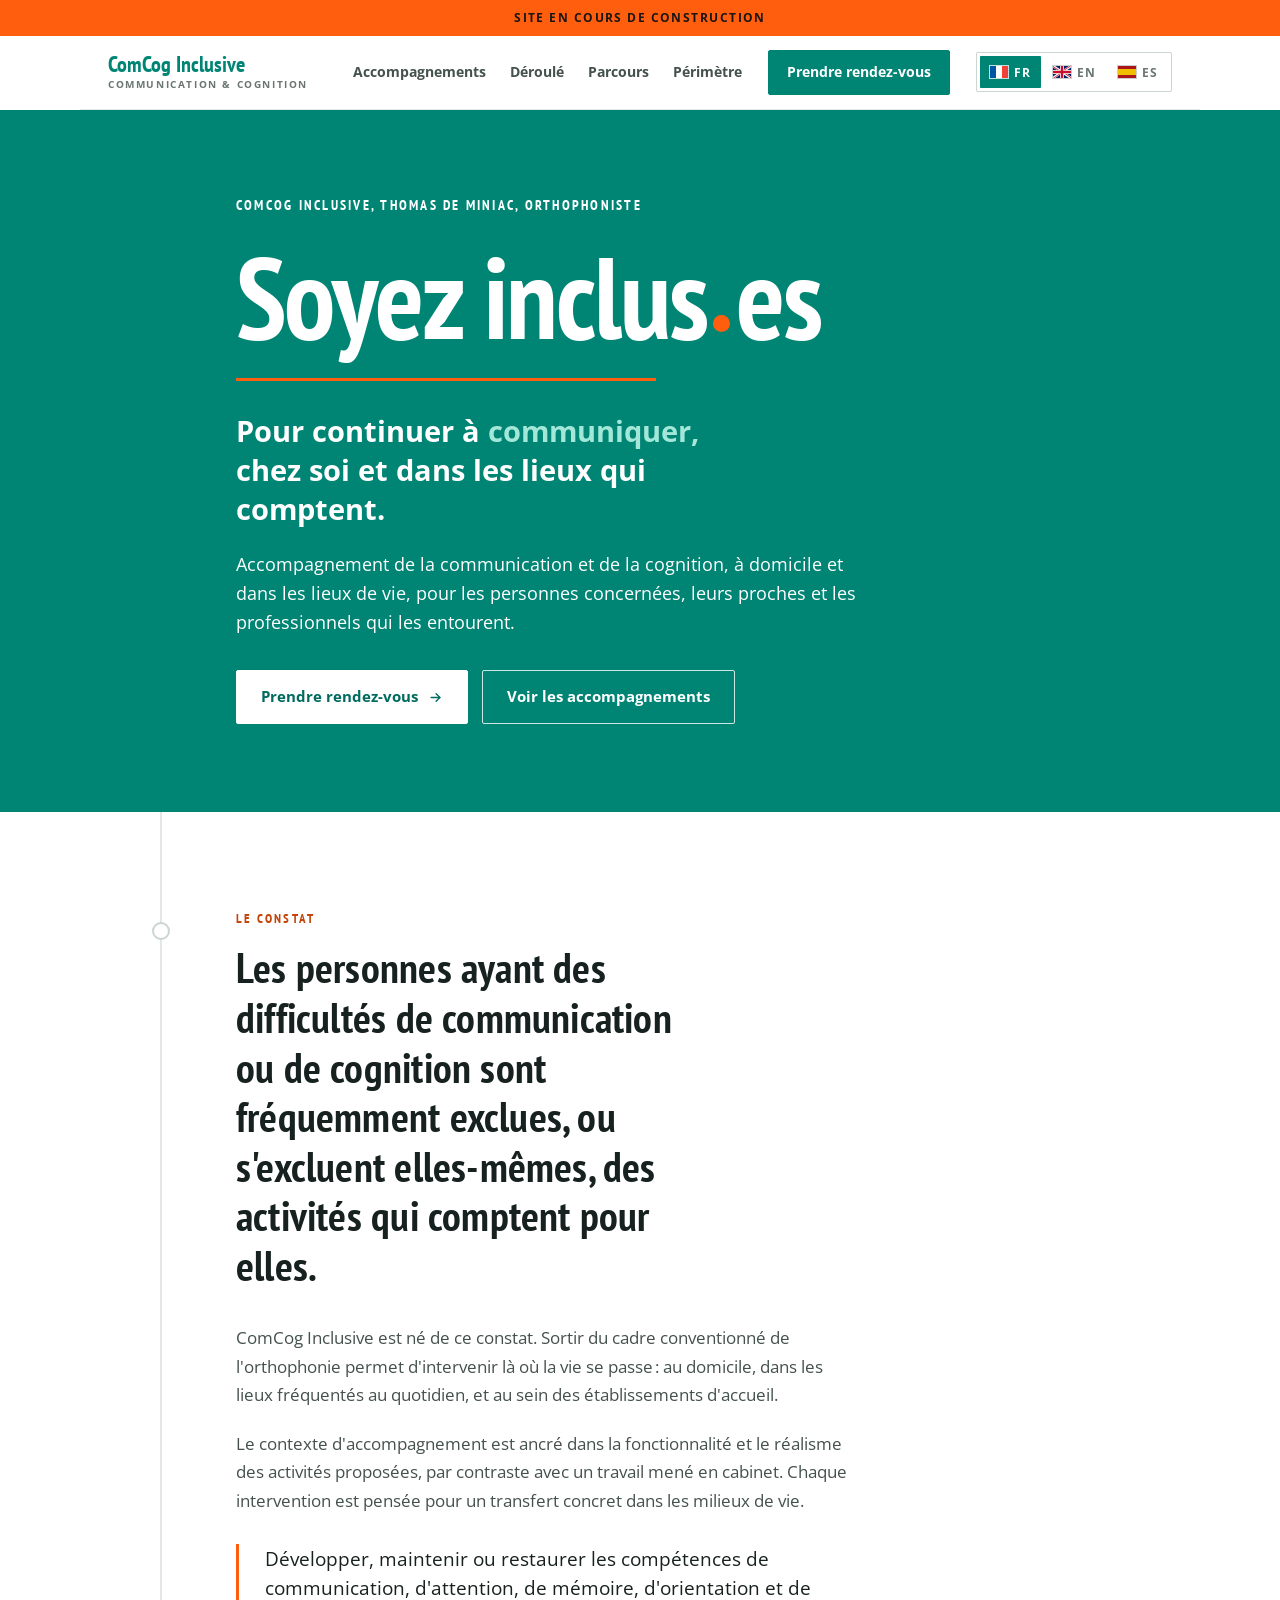
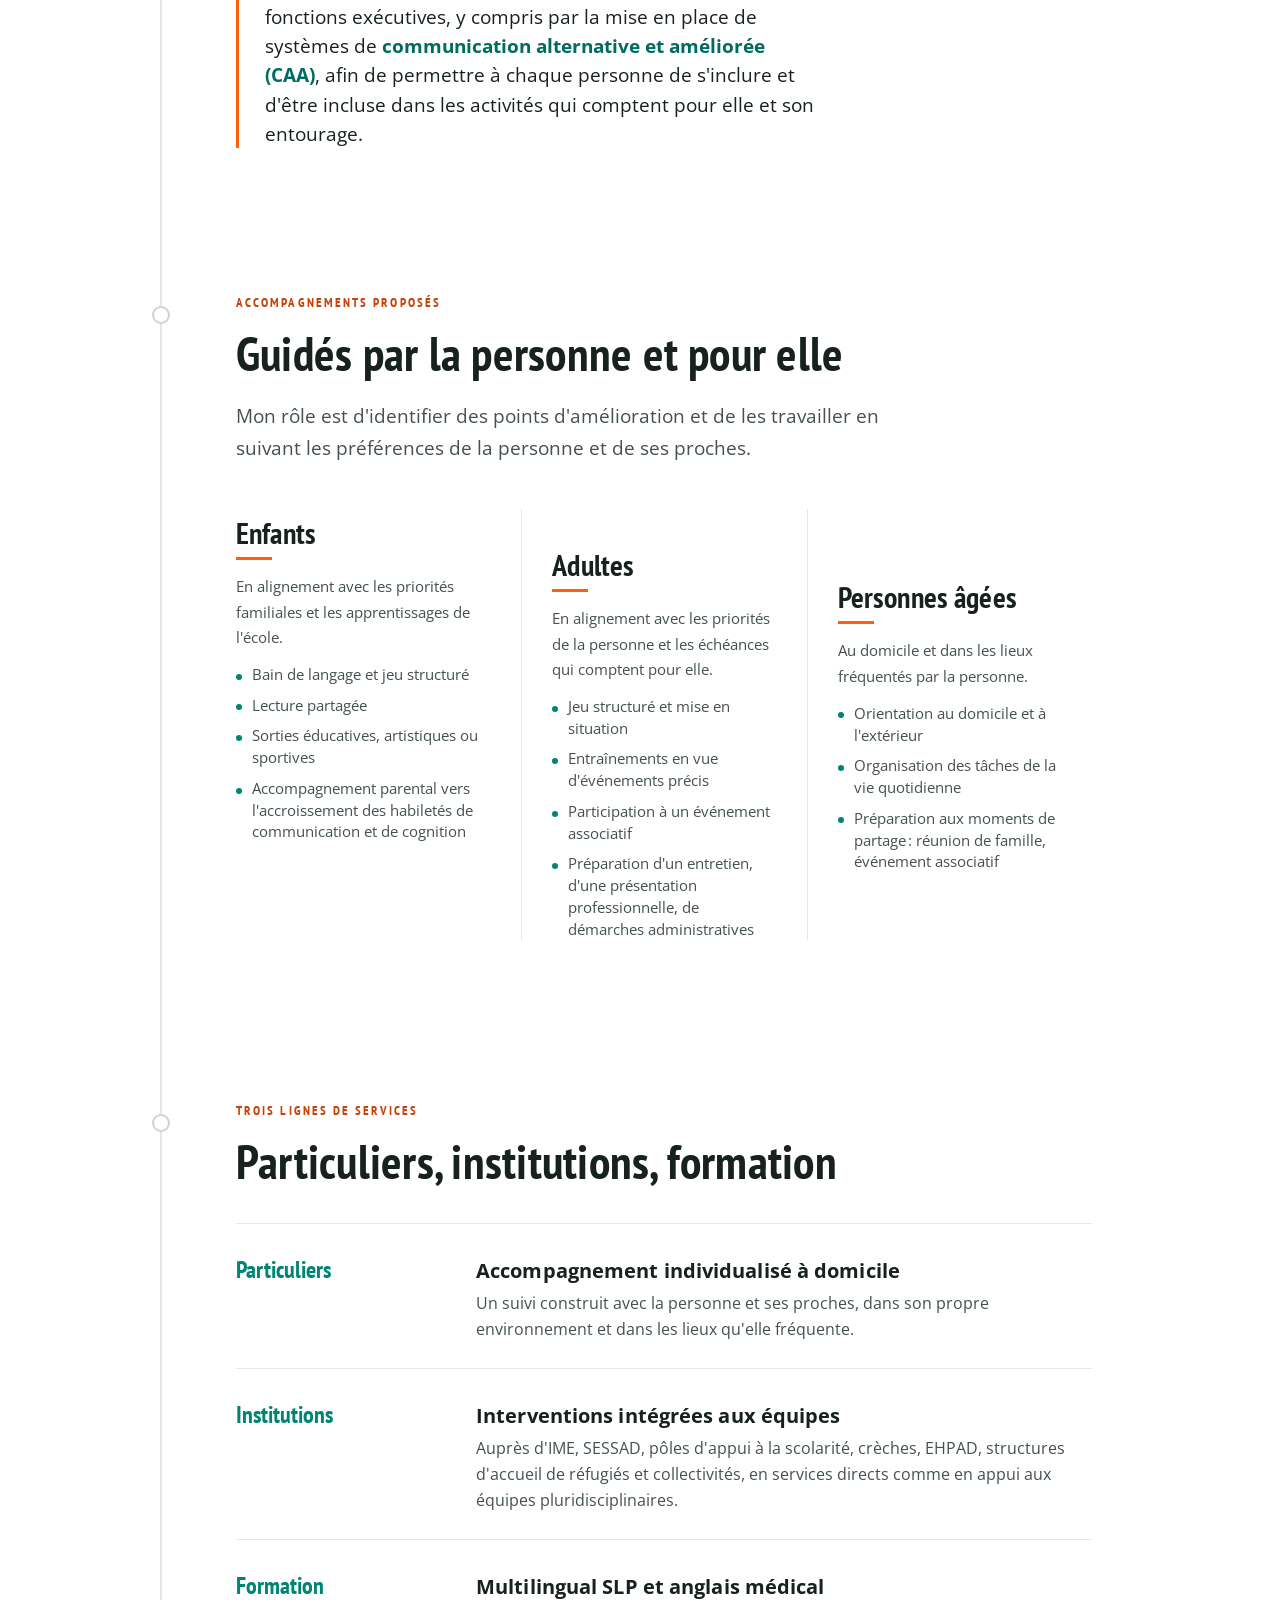
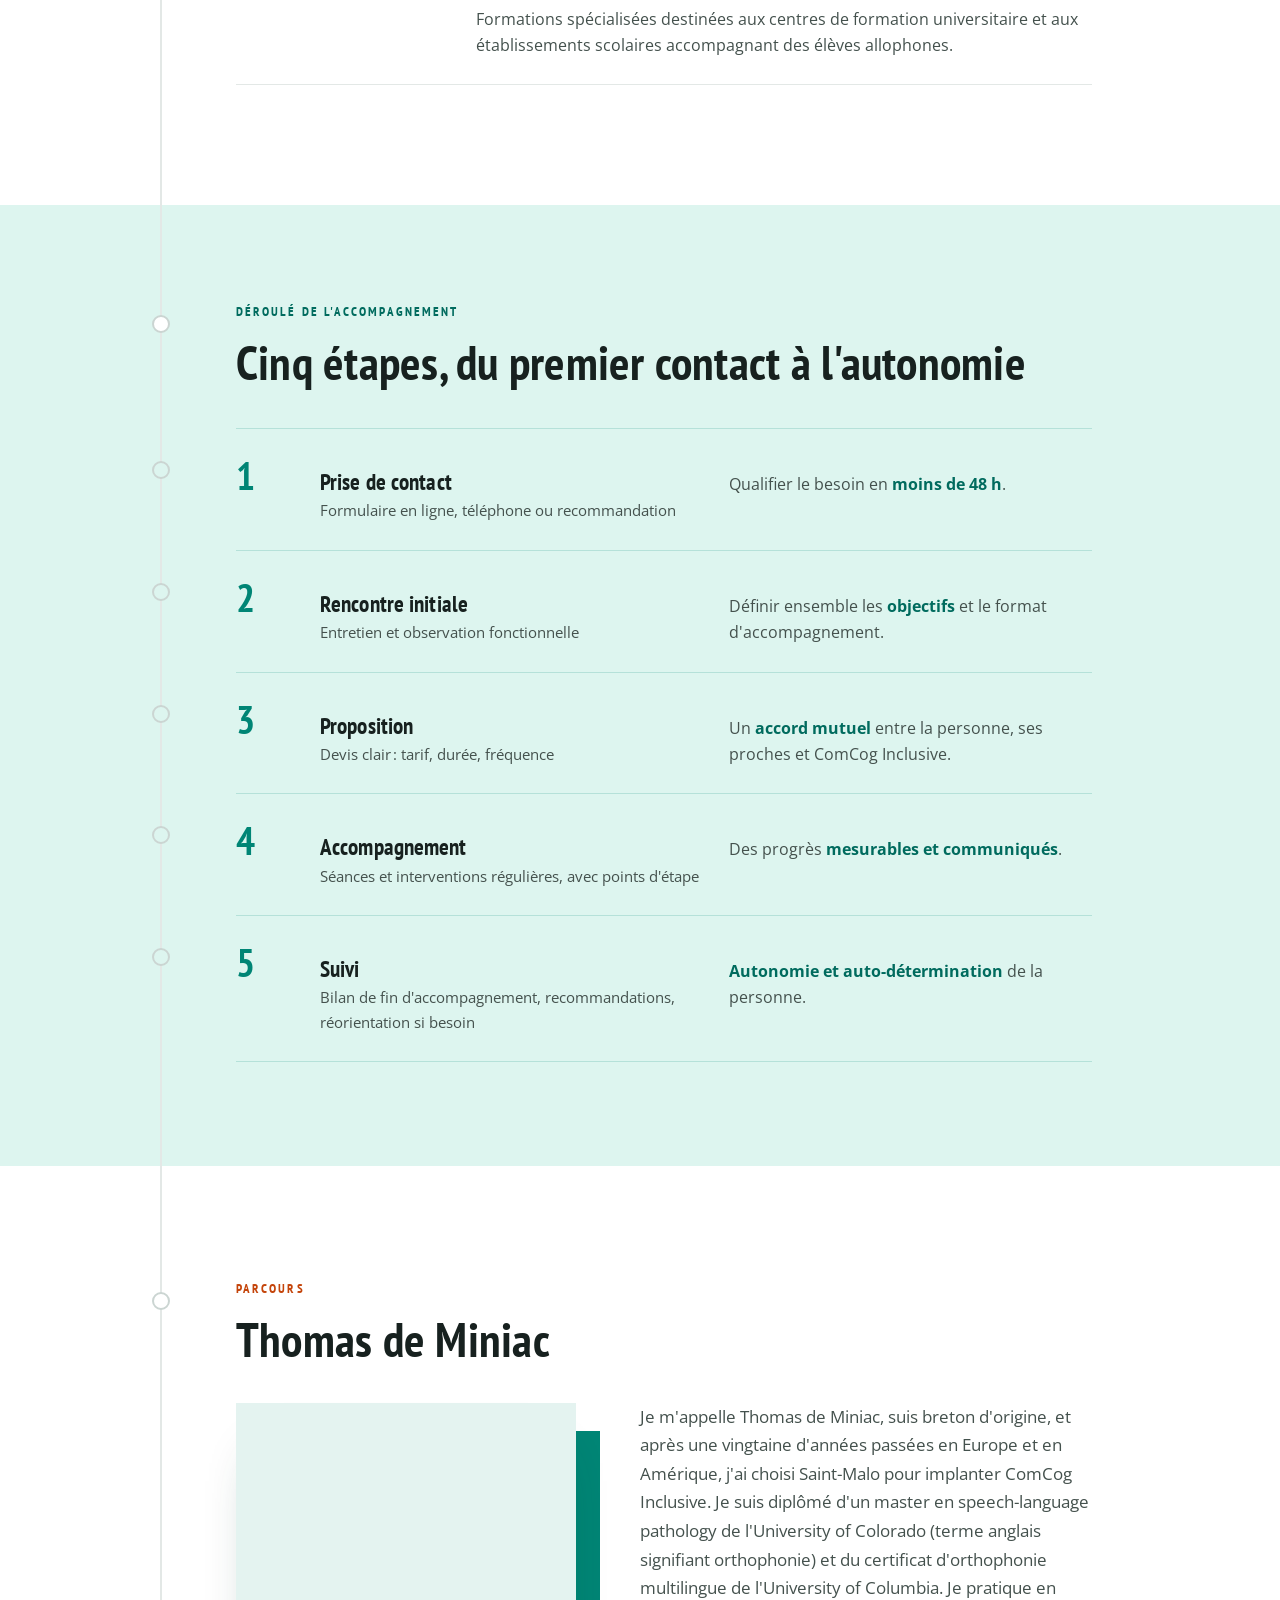
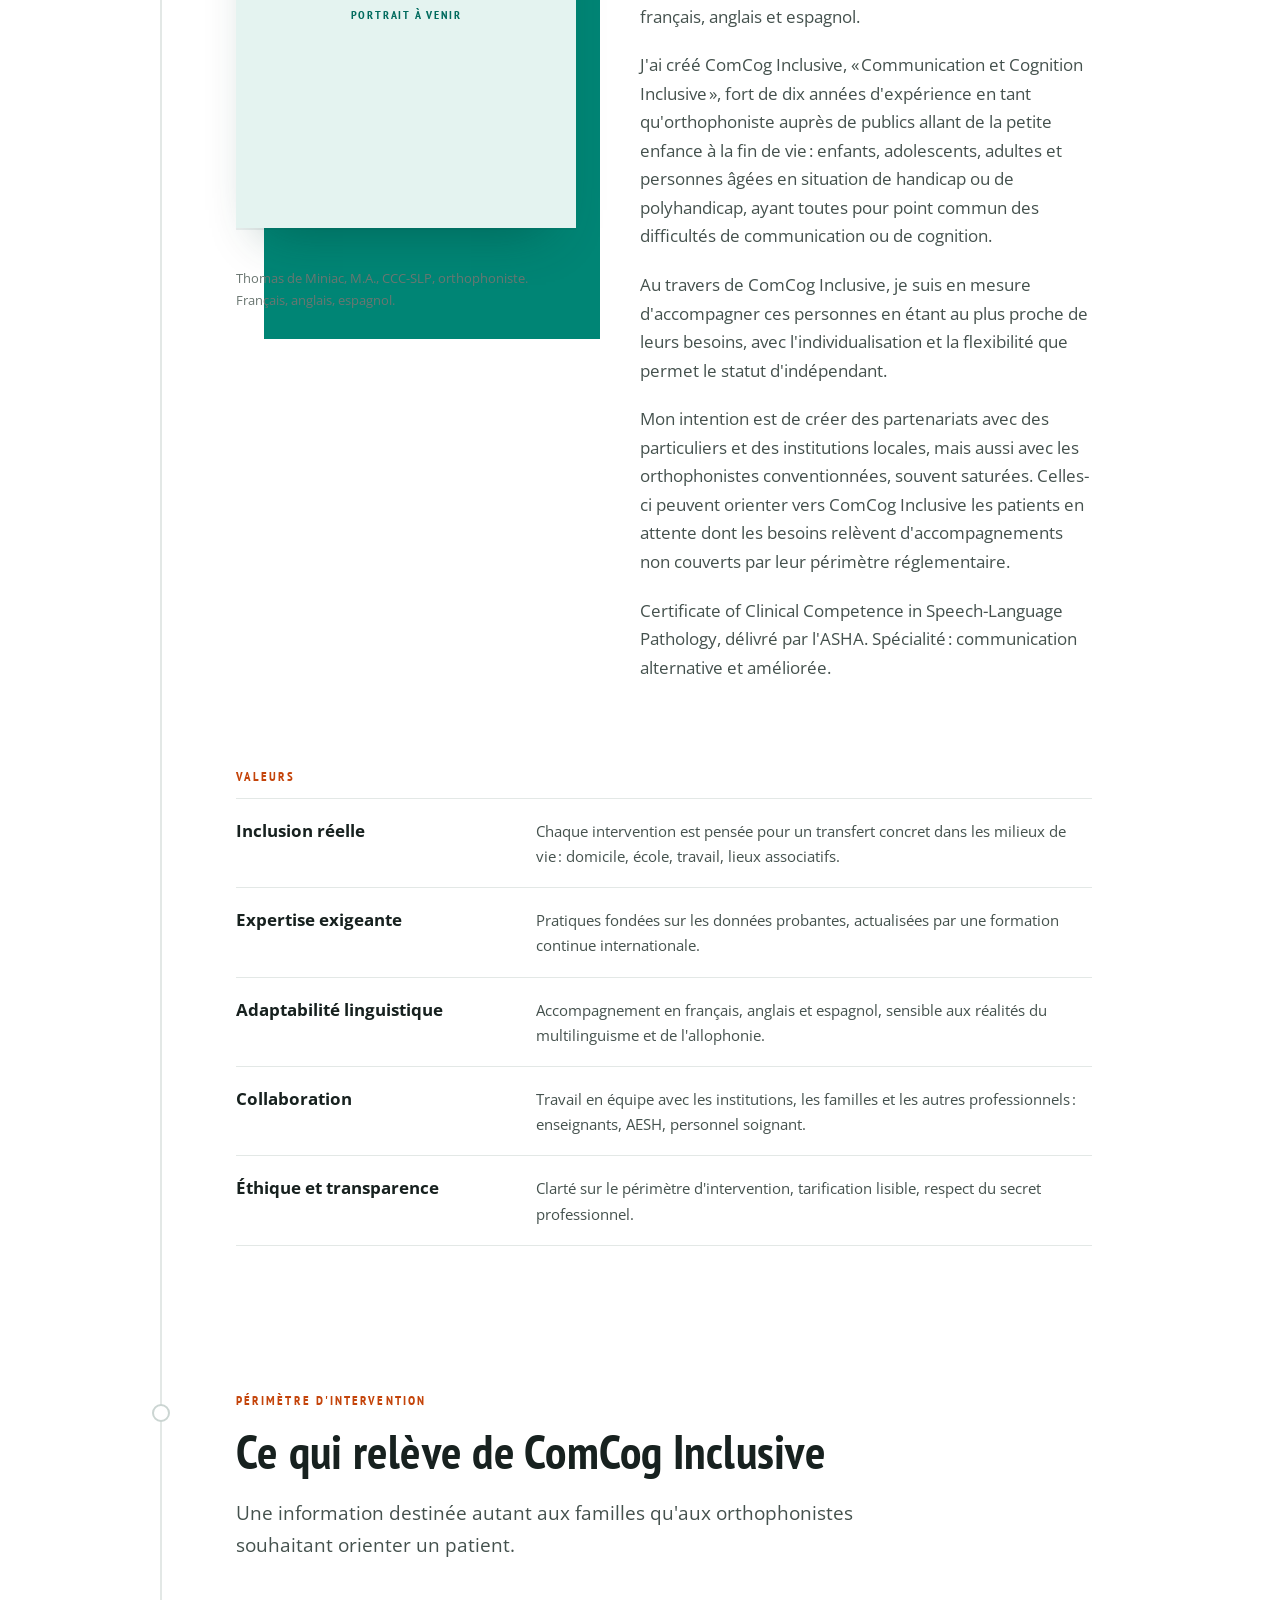
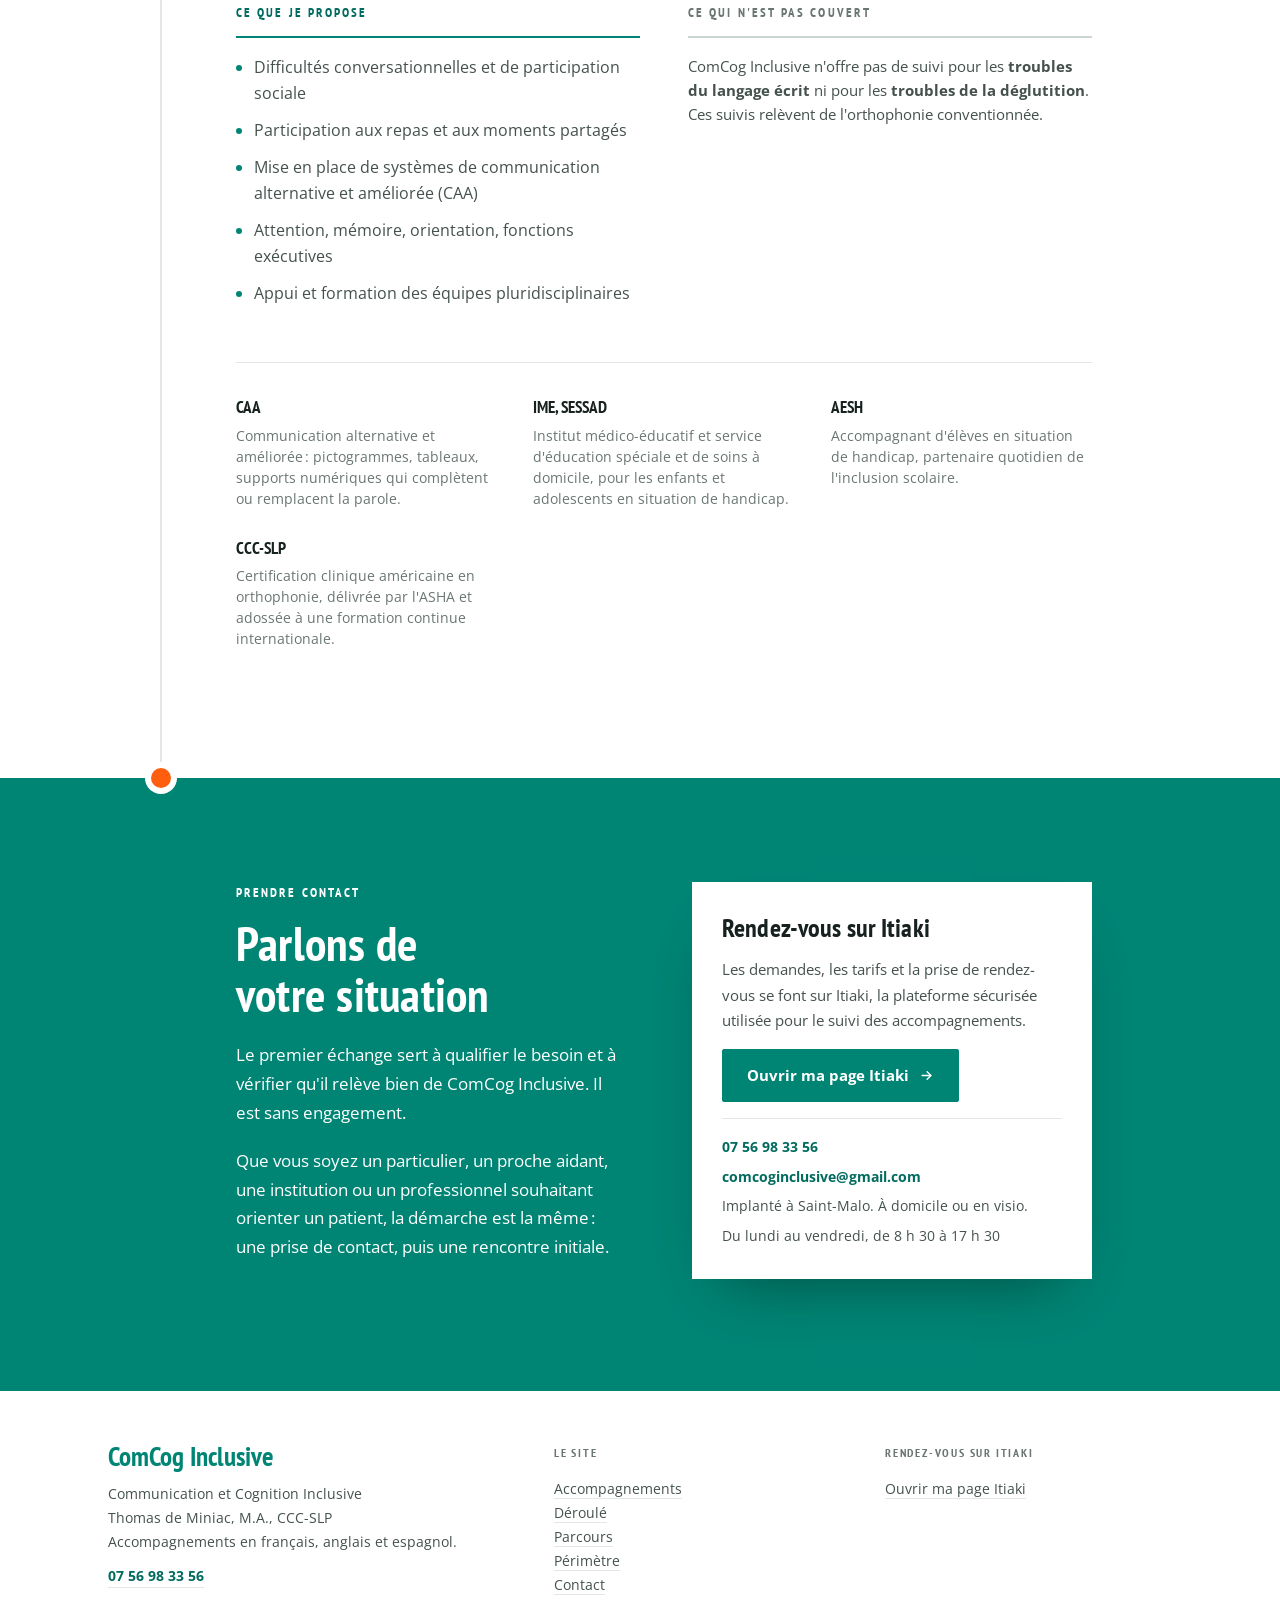
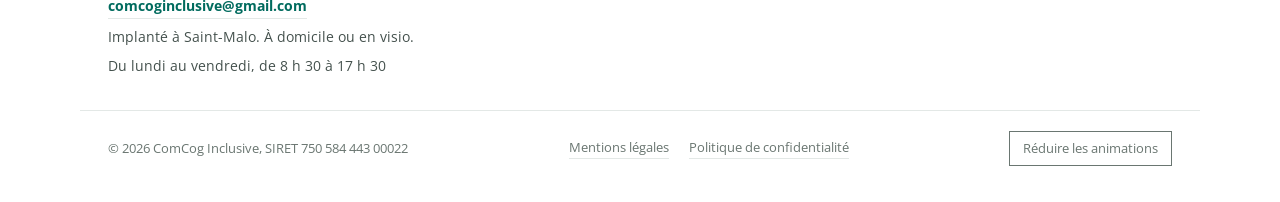
==== index.html @ 43be89d0 "Add files via upload" ====
<!DOCTYPE html>
<html lang="fr">
<head>
<meta charset="utf-8">
<meta name="viewport" content="width=device-width,initial-scale=1">
<title>ComCog Inclusive, communication et cognition à Saint-Malo</title>
<meta name="description" content="Implanté à Saint-Malo, Thomas de Miniac accompagne à domicile ou en visio les personnes ayant des difficultés de communication ou de cognition, leurs proches et les professionnels qui les entourent. En français, anglais et espagnol.">
<meta name="theme-color" content="#008575">
<meta property="og:type" content="website">
<meta property="og:locale" content="fr_FR">
<meta property="og:site_name" content="ComCog Inclusive">
<meta property="og:title" content="ComCog Inclusive, communication et cognition à Saint-Malo">
<meta property="og:description" content="Implanté à Saint-Malo, Thomas de Miniac accompagne à domicile ou en visio les personnes ayant des difficultés de communication ou de cognition, leurs proches et les professionnels qui les entourent. En français, anglais et espagnol.">
<link rel="icon" href="favicon.ico" sizes="32x32">
<link rel="icon" href="favicon.svg" type="image/svg+xml">
<link rel="apple-touch-icon" href="apple-touch-icon.png">
<link rel="preload" href="fonts/PTSansNarrow-Bold.ttf" as="font" type="font/ttf" crossorigin>
<link rel="preload" href="fonts/OpenSans-Regular.ttf" as="font" type="font/ttf" crossorigin>
<link rel="stylesheet" href="css/styles.css">
<script>
  document.documentElement.className += ' js ready';
  try {
    var l = localStorage.getItem('comcog-lang');
    if (l === 'en' || l === 'es' || l === 'fr') document.documentElement.setAttribute('data-lang', l);
    if (localStorage.getItem('comcog-motion') === 'calm') document.documentElement.setAttribute('data-motion', 'calm');
  } catch (e) {}
</script>
</head>
<body>
<a class="skip" href="#top"><span class="l-fr" lang="fr">Aller au contenu</span><span class="l-en" lang="en">Skip to content</span><span class="l-es" lang="es">Ir al contenido</span></a>
<header class="topbar">
  <div class="notice"><span class="l-fr" lang="fr">Site en cours de construction</span><span class="l-en" lang="en">Site under construction</span><span class="l-es" lang="es">Sitio en construcción</span></div>
  <nav class="nav" aria-label="Navigation principale">
    <a class="brand" href="#top"><span class="brand__name">ComCog Inclusive</span><span class="brand__sub">Communication &amp; Cognition</span></a>
    <div class="nav__links"><a href="#accompagnements"><span class="l-fr" lang="fr">Accompagnements</span><span class="l-en" lang="en">Services</span><span class="l-es" lang="es">Acompañamientos</span></a><a href="#deroule"><span class="l-fr" lang="fr">Déroulé</span><span class="l-en" lang="en">Pathway</span><span class="l-es" lang="es">Recorrido</span></a><a href="#parcours"><span class="l-fr" lang="fr">Parcours</span><span class="l-en" lang="en">Background</span><span class="l-es" lang="es">Trayectoria</span></a><a href="#perimetre"><span class="l-fr" lang="fr">Périmètre</span><span class="l-en" lang="en">Scope</span><span class="l-es" lang="es">Alcance</span></a></div>
    <a class="btn btn--teal btn--sm" href="https://rdv.itiaki.com/comcog-inclusive" target="_blank" rel="noopener"><span class="l-fr" lang="fr">Prendre rendez-vous</span><span class="l-en" lang="en">Book an appointment</span><span class="l-es" lang="es">Pedir cita</span><span class="l-fr sr-only" lang="fr"> (ouvre une nouvelle fenêtre)</span><span class="l-en sr-only" lang="en"> (opens in a new window)</span><span class="l-es sr-only" lang="es"> (se abre en una ventana nueva)</span></a>
    <div class="lang" role="group" aria-label="Langue / Language / Idioma"><button type="button" data-lang="fr" lang="fr" aria-pressed="true"><svg class="flag" viewBox="0 0 3 2" aria-hidden="true" focusable="false"><path fill="#0055A4" d="M0 0h1v2H0z"/><path fill="#fff" d="M1 0h1v2H1z"/><path fill="#EF4135" d="M2 0h1v2H2z"/></svg><span class="lang__code">FR</span><span class="sr-only"> Français</span></button><button type="button" data-lang="en" lang="en" aria-pressed="false"><svg class="flag" viewBox="0 0 60 40" aria-hidden="true" focusable="false"><clipPath id="uk-t"><path d="M30,20h30v20zv20h-30zh-30v-20zv-20h30z"/></clipPath><path fill="#012169" d="M0,0v40h60v-40z"/><path stroke="#fff" stroke-width="8" d="M0,0L60,40M60,0L0,40"/><path stroke="#C8102E" stroke-width="5" clip-path="url(#uk-t)" d="M0,0L60,40M60,0L0,40"/><path stroke="#fff" stroke-width="13" d="M30,0v40M0,20h60"/><path stroke="#C8102E" stroke-width="8" d="M30,0v40M0,20h60"/></svg><span class="lang__code">EN</span><span class="sr-only"> English</span></button><button type="button" data-lang="es" lang="es" aria-pressed="false"><svg class="flag" viewBox="0 0 3 2" aria-hidden="true" focusable="false"><path fill="#AA151B" d="M0 0h3v2H0z"/><path fill="#F1BF00" d="M0 .5h3v1H0z"/></svg><span class="lang__code">ES</span><span class="sr-only"> Español</span></button></div>
  </nav>
</header>
<main id="top">
<section class="hero"><div class="shell">
  <p class="l-fr hero__kicker" lang="fr">ComCog Inclusive, Thomas de Miniac, orthophoniste</p><p class="l-en hero__kicker" lang="en">ComCog Inclusive, Thomas de Miniac, speech-language pathologist</p><p class="l-es hero__kicker" lang="es">ComCog Inclusive, Thomas de Miniac, terapista del habla y del lenguaje</p>
  <h1><span class="wipe" data-wipe-delay="60"><span class="l-fr" lang="fr">Soyez inclus<span class="pt" aria-hidden="true"></span>es</span><span class="l-en" lang="en">Be included</span><span class="l-es" lang="es">Sea incluido<span class="pt" aria-hidden="true"></span>a</span></span></h1>
  <div class="hero__rule" aria-hidden="true"></div>
  <p class="hero__phrase"><span class="wipe" data-wipe-delay="500"><span class="l-fr" lang="fr">Pour continuer à </span><span class="l-en" lang="en">To keep on </span><span class="l-es" lang="es">Para seguir </span><span class="cycle" id="cycle">communiquer,</span> <span class="l-fr cycle-tail" lang="fr">chez soi et dans les lieux qui comptent.</span><span class="l-en cycle-tail" lang="en">at home and in the places that matter.</span><span class="l-es cycle-tail" lang="es">en casa y en los lugares que importan.</span></span></p>
  <p class="hero__lede"><span class="wipe" data-wipe-delay="650"><span class="l-fr" lang="fr">Accompagnement de la communication et de la cognition, à domicile et dans les lieux de vie, pour les personnes concernées, leurs proches et les professionnels qui les entourent.</span><span class="l-en" lang="en">Support for communication and cognition, at home and in everyday settings, for the people concerned, their loved ones and the professionals around them.</span><span class="l-es" lang="es">Acompañamiento de la comunicación y la cognición, a domicilio y en los lugares de vida, para las personas afectadas, sus seres queridos y los profesionales que las rodean.</span></span></p>
  <div class="hero__cta">
    <a class="btn btn--white" href="https://rdv.itiaki.com/comcog-inclusive" target="_blank" rel="noopener"><span class="l-fr" lang="fr">Prendre rendez-vous</span><span class="l-en" lang="en">Book an appointment</span><span class="l-es" lang="es">Pedir cita</span><span class="l-fr sr-only" lang="fr"> (ouvre une nouvelle fenêtre)</span><span class="l-en sr-only" lang="en"> (opens in a new window)</span><span class="l-es sr-only" lang="es"> (se abre en una ventana nueva)</span><svg viewBox="0 0 24 24" aria-hidden="true"><path d="M5 12h14"/><path d="M13 6l6 6-6 6"/></svg></a>
    <a class="btn btn--outline-white" href="#accompagnements"><span class="l-fr" lang="fr">Voir les accompagnements</span><span class="l-en" lang="en">See the services</span><span class="l-es" lang="es">Ver los acompañamientos</span></a>
  </div>
</div></section>
<div class="track"><div class="spine" aria-hidden="true"><div class="spine__fill" id="spine"></div></div>
<section class="sec s-constat"><div class="shell">
  <div class="sec__head"><span class="node" aria-hidden="true"></span><p class="l-fr label" lang="fr">Le constat</p><p class="l-en label" lang="en">The observation</p><p class="l-es label" lang="es">La constatación</p></div>
  <h2 class="constat"><span class="wipe"><span class="l-fr" lang="fr">Les personnes ayant des difficultés de communication ou de cognition sont fréquemment exclues, ou s'excluent elles-mêmes, des activités qui comptent pour elles.</span><span class="l-en" lang="en">People with communication or cognitive difficulties are frequently excluded, or exclude themselves, from the activities that matter to them.</span><span class="l-es" lang="es">Las personas con dificultades de comunicación o cognición son frecuentemente excluidas, o se autoexcluyen, de las actividades que les importan.</span></span></h2>
  <div class="stack body"><p class="l-fr" lang="fr">ComCog Inclusive est né de ce constat. Sortir du cadre conventionné de l'orthophonie permet d'intervenir là où la vie se passe : au domicile, dans les lieux fréquentés au quotidien, et au sein des établissements d'accueil.</p><p class="l-en" lang="en">ComCog Inclusive grew out of this observation. Stepping outside the publicly reimbursed speech-language pathology system makes it possible to work where life happens: at home, in everyday activity settings, and within care facilities.</p><p class="l-es" lang="es">ComCog Inclusive nació de esta constatación. Salir del sistema público de patología del habla y el lenguaje permite intervenir donde ocurre la vida: en el domicilio, en los lugares frecuentados a diario y dentro de los centros de acogida.</p><p class="l-fr" lang="fr">Le contexte d'accompagnement est ancré dans la fonctionnalité et le réalisme des activités proposées, par contraste avec un travail mené en cabinet. Chaque intervention est pensée pour un transfert concret dans les milieux de vie.</p><p class="l-en" lang="en">The support model is grounded in functionality and real-world relevance, in contrast to care delivered in a clinical office setting. Every intervention is designed for concrete transfer into daily environments.</p><p class="l-es" lang="es">El enfoque del acompañamiento está anclado en la funcionalidad y el realismo de las actividades propuestas, en contraste con las intervenciones realizadas en consultorio. Cada intervención está pensada para lograr una transferencia concreta a los entornos de vida.</p><div class="mission"><p class="l-fr" lang="fr">Développer, maintenir ou restaurer les compétences de communication, d'attention, de mémoire, d'orientation et de fonctions exécutives, y compris par la mise en place de systèmes de <strong>communication alternative et améliorée (CAA)</strong>, afin de permettre à chaque personne de s'inclure et d'être incluse dans les activités qui comptent pour elle et son entourage.</p><p class="l-en" lang="en">Develop, maintain, or restore communication, attention, memory, orientation, and executive-function skills, including through the implementation of <strong>augmentative and alternative communication (AAC)</strong> systems, so that every person can include themselves, and be included, in the activities that matter to them and to those around them.</p><p class="l-es" lang="es">Desarrollar, mantener o restaurar las competencias de comunicación, atención, memoria, orientación y funciones ejecutivas, incluyendo la implementación de sistemas de <strong>comunicación aumentativa y alternativa (CAA)</strong>, para permitir que cada persona pueda incluirse y ser incluida en las actividades que le importan a ella y a su entorno.</p></div></div>
</div></section>
<section class="sec s-accomp" id="accompagnements"><div class="shell">
  <div class="sec__head"><span class="node" aria-hidden="true"></span><p class="l-fr label" lang="fr">Accompagnements proposés</p><p class="l-en label" lang="en">Services offered</p><p class="l-es label" lang="es">Acompañamientos propuestos</p><h2 class="h-sec"><span class="wipe"><span class="l-fr" lang="fr">Guidés par la personne et pour elle</span><span class="l-en" lang="en">Guided by the person and for the person</span><span class="l-es" lang="es">Guiados por la persona y para ella</span></span></h2></div>
  <p class="l-fr lede" lang="fr">Mon rôle est d'identifier des points d'amélioration et de les travailler en suivant les préférences de la personne et de ses proches.</p><p class="l-en lede" lang="en">My role is to identify areas for improvement and to work on them according to the preferences of the person and their loved ones.</p><p class="l-es lede" lang="es">Mi rol es identificar puntos de mejora y trabajarlos siguiendo las preferencias de la persona y de sus seres queridos.</p>
  <div class="cols">
    <article class="col"><h3><span class="l-fr" lang="fr">Enfants</span><span class="l-en" lang="en">Children</span><span class="l-es" lang="es">Niños</span></h3><p class="l-fr" lang="fr">En alignement avec les priorités familiales et les apprentissages de l'école.</p><p class="l-en" lang="en">Aligned with family priorities and school learning.</p><p class="l-es" lang="es">En alineación con las prioridades familiares y los aprendizajes escolares.</p><ul><li class="l-fr" lang="fr">Bain de langage et jeu structuré</li><li class="l-fr" lang="fr">Lecture partagée</li><li class="l-fr" lang="fr">Sorties éducatives, artistiques ou sportives</li><li class="l-fr" lang="fr">Accompagnement parental vers l'accroissement des habiletés de communication et de cognition</li><li class="l-en" lang="en">Language immersion and structured play</li><li class="l-en" lang="en">Shared reading</li><li class="l-en" lang="en">Educational, artistic or sports outings</li><li class="l-en" lang="en">Parent coaching to build communication and cognitive skills</li><li class="l-es" lang="es">Baño de lenguaje y juego estructurado</li><li class="l-es" lang="es">Lectura compartida</li><li class="l-es" lang="es">Salidas educativas, artísticas o deportivas</li><li class="l-es" lang="es">Acompañamiento parental para fortalecer las habilidades de comunicación y cognición</li></ul></article>
    <article class="col"><h3><span class="l-fr" lang="fr">Adultes</span><span class="l-en" lang="en">Adults</span><span class="l-es" lang="es">Adultos</span></h3><p class="l-fr" lang="fr">En alignement avec les priorités de la personne et les échéances qui comptent pour elle.</p><p class="l-en" lang="en">Aligned with the person's priorities and the events that matter to them.</p><p class="l-es" lang="es">En alineación con las prioridades de la persona y los eventos que le importan.</p><ul><li class="l-fr" lang="fr">Jeu structuré et mise en situation</li><li class="l-fr" lang="fr">Entraînements en vue d'événements précis</li><li class="l-fr" lang="fr">Participation à un événement associatif</li><li class="l-fr" lang="fr">Préparation d'un entretien, d'une présentation professionnelle, de démarches administratives</li><li class="l-en" lang="en">Structured play, role-play and real-life simulations</li><li class="l-en" lang="en">Training geared toward specific events</li><li class="l-en" lang="en">Taking part in a community event</li><li class="l-en" lang="en">Preparing for an interview, a professional presentation or administrative procedures</li><li class="l-es" lang="es">Juego estructurado y simulaciones de situaciones reales</li><li class="l-es" lang="es">Entrenamientos orientados a eventos específicos</li><li class="l-es" lang="es">Participación en un evento comunitario</li><li class="l-es" lang="es">Preparación de una entrevista, una presentación profesional o trámites administrativos</li></ul></article>
    <article class="col"><h3><span class="l-fr" lang="fr">Personnes âgées</span><span class="l-en" lang="en">Older adults</span><span class="l-es" lang="es">Personas mayores</span></h3><p class="l-fr" lang="fr">Au domicile et dans les lieux fréquentés par la personne.</p><p class="l-en" lang="en">At home and in the places the person frequents.</p><p class="l-es" lang="es">En el domicilio y en los lugares que frecuenta la persona.</p><ul><li class="l-fr" lang="fr">Orientation au domicile et à l'extérieur</li><li class="l-fr" lang="fr">Organisation des tâches de la vie quotidienne</li><li class="l-fr" lang="fr">Préparation aux moments de partage : réunion de famille, événement associatif</li><li class="l-en" lang="en">Orientation at home and in frequently visited places</li><li class="l-en" lang="en">Organization of daily living tasks</li><li class="l-en" lang="en">Preparation for shared moments: family gatherings, community events</li><li class="l-es" lang="es">Orientación en el domicilio y en los lugares frecuentados</li><li class="l-es" lang="es">Organización de las tareas de la vida diaria</li><li class="l-es" lang="es">Preparación para momentos de convivencia: reuniones familiares, eventos comunitarios</li></ul></article>
  </div>
</div></section>
<section class="sec s-lignes"><div class="shell">
  <div class="sec__head"><span class="node" aria-hidden="true"></span><p class="l-fr label" lang="fr">Trois lignes de services</p><p class="l-en label" lang="en">Three service lines</p><p class="l-es label" lang="es">Tres líneas de servicio</p><h2 class="h-sec"><span class="wipe"><span class="l-fr" lang="fr">Particuliers, institutions, formation</span><span class="l-en" lang="en">Individuals, institutions, training</span><span class="l-es" lang="es">Particulares, instituciones, formación</span></span></h2></div>
  <div class="lines">
    <div class="line"><div class="line__k"><span class="l-fr" lang="fr">Particuliers</span><span class="l-en" lang="en">Individuals</span><span class="l-es" lang="es">Particulares</span></div><div><h3><span class="l-fr" lang="fr">Accompagnement individualisé à domicile</span><span class="l-en" lang="en">Individualized in-home support</span><span class="l-es" lang="es">Acompañamiento individualizado a domicilio</span></h3><p class="l-fr" lang="fr">Un suivi construit avec la personne et ses proches, dans son propre environnement et dans les lieux qu'elle fréquente.</p><p class="l-en" lang="en">Support built with the person and their loved ones, in their own environment and in the places they frequent.</p><p class="l-es" lang="es">Un seguimiento construido con la persona y sus seres queridos, en su propio entorno y en los lugares que frecuenta.</p></div></div>
    <div class="line"><div class="line__k"><span class="l-fr" lang="fr">Institutions</span><span class="l-en" lang="en">Institutions</span><span class="l-es" lang="es">Instituciones</span></div><div><h3><span class="l-fr" lang="fr">Interventions intégrées aux équipes</span><span class="l-en" lang="en">Interventions integrated within teams</span><span class="l-es" lang="es">Intervenciones integradas en los equipos</span></h3><p class="l-fr" lang="fr">Auprès d'IME, SESSAD, pôles d'appui à la scolarité, crèches, EHPAD, structures d'accueil de réfugiés et collectivités, en services directs comme en appui aux équipes pluridisciplinaires.</p><p class="l-en" lang="en">Within specialized day centers, early-intervention services, school-support hubs, childcare centers, long-term care facilities, refugee reception centers and local government bodies, in direct services as well as in support of multidisciplinary teams.</p><p class="l-es" lang="es">En centros especializados para la infancia, servicios de atención temprana, dispositivos de apoyo escolar, guarderías, residencias de larga estancia, centros de acogida para refugiados y organismos públicos locales, en servicios directos y en apoyo a los equipos multidisciplinarios.</p></div></div>
    <div class="line"><div class="line__k"><span class="l-fr" lang="fr">Formation</span><span class="l-en" lang="en">Training</span><span class="l-es" lang="es">Formación</span></div><div><h3><span class="l-fr" lang="fr">Multilingual SLP et anglais médical</span><span class="l-en" lang="en">Multilingual SLP and medical English</span><span class="l-es" lang="es">Multilingual SLP e inglés médico</span></h3><p class="l-fr" lang="fr">Formations spécialisées destinées aux centres de formation universitaire et aux établissements scolaires accompagnant des élèves allophones.</p><p class="l-en" lang="en">Specialized training for university training centers and schools supporting multilingual and language-minority students.</p><p class="l-es" lang="es">Formaciones especializadas dirigidas a centros de formación universitaria y establecimientos escolares que acompañan a estudiantes alófonos.</p></div></div>
  </div>
</div></section>
<section class="sec s-deroule" id="deroule"><div class="shell">
  <div class="sec__head"><span class="node" aria-hidden="true"></span><p class="l-fr label" lang="fr">Déroulé de l'accompagnement</p><p class="l-en label" lang="en">Support pathway</p><p class="l-es label" lang="es">Recorrido del acompañamiento</p><h2 class="h-sec"><span class="wipe"><span class="l-fr" lang="fr">Cinq étapes, du premier contact à l'autonomie</span><span class="l-en" lang="en">Five stages, from first contact to autonomy</span><span class="l-es" lang="es">Cinco etapas, del primer contacto a la autonomía</span></span></h2></div>
  <div class="steps">
    <div class="step"><span class="node" aria-hidden="true"></span><div class="step__row"><div class="step__n">1</div><div><h3><span class="l-fr" lang="fr">Prise de contact</span><span class="l-en" lang="en">First contact</span><span class="l-es" lang="es">Primer contacto</span></h3><div class="l-fr step__action" lang="fr">Formulaire en ligne, téléphone ou recommandation</div><div class="l-en step__action" lang="en">Online form, phone call or referral</div><div class="l-es step__action" lang="es">Formulario en línea, llamada telefónica o recomendación</div></div><div class="l-fr step__goal" lang="fr">Qualifier le besoin en <strong>moins de 48 h</strong>.</div><div class="l-en step__goal" lang="en">Qualify the need in <strong>under 48 hours</strong>.</div><div class="l-es step__goal" lang="es">Calificar la necesidad en <strong>menos de 48 horas</strong>.</div></div></div>
    <div class="step"><span class="node" aria-hidden="true"></span><div class="step__row"><div class="step__n">2</div><div><h3><span class="l-fr" lang="fr">Rencontre initiale</span><span class="l-en" lang="en">Initial meeting</span><span class="l-es" lang="es">Encuentro inicial</span></h3><div class="l-fr step__action" lang="fr">Entretien et observation fonctionnelle</div><div class="l-en step__action" lang="en">Interview and functional observation</div><div class="l-es step__action" lang="es">Entrevista y observación funcional</div></div><div class="l-fr step__goal" lang="fr">Définir ensemble les <strong>objectifs</strong> et le format d'accompagnement.</div><div class="l-en step__goal" lang="en">Define the <strong>goals</strong> and support format together.</div><div class="l-es step__goal" lang="es">Definir juntos los <strong>objetivos</strong> y el formato de acompañamiento.</div></div></div>
    <div class="step"><span class="node" aria-hidden="true"></span><div class="step__row"><div class="step__n">3</div><div><h3><span class="l-fr" lang="fr">Proposition</span><span class="l-en" lang="en">Proposal</span><span class="l-es" lang="es">Propuesta</span></h3><div class="l-fr step__action" lang="fr">Devis clair : tarif, durée, fréquence</div><div class="l-en step__action" lang="en">Clear quote: rate, duration, frequency</div><div class="l-es step__action" lang="es">Presupuesto claro: tarifa, duración y frecuencia</div></div><div class="l-fr step__goal" lang="fr">Un <strong>accord mutuel</strong> entre la personne, ses proches et ComCog Inclusive.</div><div class="l-en step__goal" lang="en">A <strong>mutual agreement</strong> between the person, their loved ones and ComCog Inclusive.</div><div class="l-es step__goal" lang="es">Un <strong>acuerdo mutuo</strong> entre la persona, sus seres queridos y ComCog Inclusive.</div></div></div>
    <div class="step"><span class="node" aria-hidden="true"></span><div class="step__row"><div class="step__n">4</div><div><h3><span class="l-fr" lang="fr">Accompagnement</span><span class="l-en" lang="en">Support</span><span class="l-es" lang="es">Acompañamiento</span></h3><div class="l-fr step__action" lang="fr">Séances et interventions régulières, avec points d'étape</div><div class="l-en step__action" lang="en">Regular sessions and interventions, with progress check-ins</div><div class="l-es step__action" lang="es">Sesiones e intervenciones regulares, con puntos de seguimiento</div></div><div class="l-fr step__goal" lang="fr">Des progrès <strong>mesurables et communiqués</strong>.</div><div class="l-en step__goal" lang="en"><strong>Measurable, communicated</strong> progress.</div><div class="l-es step__goal" lang="es">Progreso <strong>medible y comunicado</strong>.</div></div></div>
    <div class="step"><span class="node" aria-hidden="true"></span><div class="step__row"><div class="step__n">5</div><div><h3><span class="l-fr" lang="fr">Suivi</span><span class="l-en" lang="en">Follow-up</span><span class="l-es" lang="es">Seguimiento</span></h3><div class="l-fr step__action" lang="fr">Bilan de fin d'accompagnement, recommandations, réorientation si besoin</div><div class="l-en step__action" lang="en">Closing observations, recommendations, referral if needed</div><div class="l-es step__action" lang="es">Evaluación de cierre, recomendación, reorientación si es necesario</div></div><div class="l-fr step__goal" lang="fr"><strong>Autonomie et auto-détermination</strong> de la personne.</div><div class="l-en step__goal" lang="en"><strong>Autonomy and self-determination</strong> of the person.</div><div class="l-es step__goal" lang="es"><strong>Autonomía y autodeterminación</strong> de la persona.</div></div></div>
  </div>
</div></section>
<section class="sec s-parcours" id="parcours"><div class="shell">
  <div class="sec__head"><span class="node" aria-hidden="true"></span><p class="l-fr label" lang="fr">Parcours</p><p class="l-en label" lang="en">Background</p><p class="l-es label" lang="es">Trayectoria</p><h2 class="h-sec"><span class="wipe">Thomas de Miniac</span></h2></div>
  <div class="about">
    <figure class="portrait"><div class="portrait__panel" aria-hidden="true"></div>
      <div class="portrait__frame"><div class="portrait__ph"><span class="l-fr portrait__note" lang="fr">Portrait à venir</span><span class="l-en portrait__note" lang="en">Portrait to come</span><span class="l-es portrait__note" lang="es">Retrato próximamente</span></div></div>
      <figcaption class="portrait__cap"><span class="l-fr" lang="fr">Thomas de Miniac, M.A., CCC-SLP, orthophoniste. Français, anglais, espagnol.</span><span class="l-en" lang="en">Thomas de Miniac, M.A., CCC-SLP, speech-language pathologist. French, English, Spanish.</span><span class="l-es" lang="es">Thomas de Miniac, M.A., CCC-SLP, terapista del habla y del lenguaje. Francés, inglés, español.</span></figcaption>
    </figure>
    <div class="stack body"><p class="l-fr" lang="fr">Je m'appelle Thomas de Miniac, suis breton d'origine, et après une vingtaine d'années passées en Europe et en Amérique, j'ai choisi Saint-Malo pour implanter ComCog Inclusive. Je suis diplômé d'un master en speech-language pathology de l'University of Colorado (terme anglais signifiant orthophonie) et du certificat d'orthophonie multilingue de l'University of Columbia. Je pratique en français, anglais et espagnol.</p><p class="l-en" lang="en">My name is Thomas de Miniac. I am originally from Brittany, and after some twenty years spent in Europe and the Americas, I chose Saint-Malo as the place to establish ComCog Inclusive. I hold a master's degree in speech-language pathology from the University of Colorado and a certificate in multilingual speech-language pathology from the University of Columbia. I practice in French, English, and Spanish.</p><p class="l-es" lang="es">Me llamo Thomas de Miniac, soy de origen bretón y, luego de unos veinte años en Europa y en América, elegí Saint-Malo para establecer ComCog Inclusive. Tengo una maestría en speech-language pathology (término en inglés que designa la patología del habla y el lenguaje) de la University of Colorado y el certificado de patología del habla y el lenguaje multilingüe de la University of Columbia. Ejerzo en francés, inglés y español.</p><p class="l-fr" lang="fr">J'ai créé ComCog Inclusive, « Communication et Cognition Inclusive », fort de dix années d'expérience en tant qu'orthophoniste auprès de publics allant de la petite enfance à la fin de vie : enfants, adolescents, adultes et personnes âgées en situation de handicap ou de polyhandicap, ayant toutes pour point commun des difficultés de communication ou de cognition.</p><p class="l-en" lang="en">I founded ComCog Inclusive, “Inclusive Communication and Cognition”, after ten years of practice as a speech-language pathologist, working with people from early childhood to end of life: children, adolescents, adults and older people with disabilities or multiple disabilities, all of whom shared communication or cognitive difficulties in common.</p><p class="l-es" lang="es">Creé ComCog Inclusive, «Comunicación y Cognición Inclusiva», luego de diez años de experiencia como speech-language pathologist, atendiendo a personas desde la primera infancia hasta el final de la vida: niños, adolescentes, adultos y personas mayores en situación de discapacidad o discapacidad múltiple, todas ellas con dificultades de comunicación o cognición en común.</p><p class="l-fr" lang="fr">Au travers de ComCog Inclusive, je suis en mesure d'accompagner ces personnes en étant au plus proche de leurs besoins, avec l'individualisation et la flexibilité que permet le statut d'indépendant.</p><p class="l-en" lang="en">Through ComCog Inclusive, I am able to support these people by staying as close as possible to their needs, with the individualization and flexibility that working as an independent practitioner allows.</p><p class="l-es" lang="es">A través de ComCog Inclusive, puedo acompañar a estas personas estando lo más cerca posible de sus necesidades, con la individualización y la flexibilidad que permite el estatus de profesional independiente.</p><p class="l-fr" lang="fr">Mon intention est de créer des partenariats avec des particuliers et des institutions locales, mais aussi avec les orthophonistes conventionnées, souvent saturées. Celles-ci peuvent orienter vers ComCog Inclusive les patients en attente dont les besoins relèvent d'accompagnements non couverts par leur périmètre réglementaire.</p><p class="l-en" lang="en">My intention is to build partnerships with private individuals and local institutions, as well as with publicly reimbursed speech-language pathologists, who are often overbooked or who cannot support English speakers. They can refer waitlisted patients to ComCog Inclusive when those patients' needs fall outside their regulatory scope of practice.</p><p class="l-es" lang="es">Mi intención es crear alianzas con particulares e instituciones locales, así como con terapistas del habla y del lenguaje del sistema público, que suelen estar saturadas o que no pueden acompañar a los hispanohablantes. Ellas pueden derivar hacia ComCog Inclusive a los pacientes en lista de espera cuyas necesidades no estén cubiertas por su alcance regulatorio.</p><p class="l-fr" lang="fr">Certificate of Clinical Competence in Speech-Language Pathology, délivré par l'ASHA. Spécialité : communication alternative et améliorée.</p><p class="l-en" lang="en">Certificate of Clinical Competence in Speech-Language Pathology, issued by ASHA. Specialty: augmentative and alternative communication.</p><p class="l-es" lang="es">Certificate of Clinical Competence in Speech-Language Pathology, otorgado por la ASHA. Especialidad: comunicación aumentativa y alternativa.</p></div>
  </div>
  <h3 class="label values__label"><span class="l-fr" lang="fr">Valeurs</span><span class="l-en" lang="en">Values</span><span class="l-es" lang="es">Valores</span></h3>
  <div class="values"><div class="value"><b><span class="l-fr" lang="fr">Inclusion réelle</span><span class="l-en" lang="en">Real-world inclusion</span><span class="l-es" lang="es">Inclusión real</span></b><p class="l-fr" lang="fr">Chaque intervention est pensée pour un transfert concret dans les milieux de vie : domicile, école, travail, lieux associatifs.</p><p class="l-en" lang="en">Every intervention is designed for concrete transfer into daily environments: home, school, workplace, community settings.</p><p class="l-es" lang="es">Cada intervención está pensada para lograr una transferencia concreta a los entornos de vida: hogar, escuela, trabajo, espacios comunitarios.</p></div><div class="value"><b><span class="l-fr" lang="fr">Expertise exigeante</span><span class="l-en" lang="en">Rigorous expertise</span><span class="l-es" lang="es">Excelencia exigente</span></b><p class="l-fr" lang="fr">Pratiques fondées sur les données probantes, actualisées par une formation continue internationale.</p><p class="l-en" lang="en">Evidence-based practice, kept current through ongoing international professional development.</p><p class="l-es" lang="es">Prácticas basadas en evidencia, actualizadas mediante formación continua internacional.</p></div><div class="value"><b><span class="l-fr" lang="fr">Adaptabilité linguistique</span><span class="l-en" lang="en">Linguistic adaptability</span><span class="l-es" lang="es">Adaptabilidad lingüística</span></b><p class="l-fr" lang="fr">Accompagnement en français, anglais et espagnol, sensible aux réalités du multilinguisme et de l'allophonie.</p><p class="l-en" lang="en">Services delivered in French, English and Spanish, attentive to the realities of multilingualism and language-minority populations.</p><p class="l-es" lang="es">Atención en francés, inglés y español, sensible a las realidades del multilingüismo y la alofonía.</p></div><div class="value"><b><span class="l-fr" lang="fr">Collaboration</span><span class="l-en" lang="en">Collaboration</span><span class="l-es" lang="es">Colaboración</span></b><p class="l-fr" lang="fr">Travail en équipe avec les institutions, les familles et les autres professionnels : enseignants, AESH, personnel soignant.</p><p class="l-en" lang="en">Teamwork with institutions, families and other professionals: teachers, classroom aides, care staff.</p><p class="l-es" lang="es">Trabajo en equipo con instituciones, familias y otros profesionales: docentes, auxiliares escolares, personal de cuidado.</p></div><div class="value"><b><span class="l-fr" lang="fr">Éthique et transparence</span><span class="l-en" lang="en">Ethics and transparency</span><span class="l-es" lang="es">Ética y transparencia</span></b><p class="l-fr" lang="fr">Clarté sur le périmètre d'intervention, tarification lisible, respect du secret professionnel.</p><p class="l-en" lang="en">Clear scope of practice, transparent pricing, strict professional confidentiality.</p><p class="l-es" lang="es">Claridad sobre el alcance de la intervención, tarificación clara, estricta confidencialidad profesional.</p></div></div>
</div></section>
<section class="sec s-perimetre" id="perimetre"><div class="shell">
  <div class="sec__head"><span class="node" aria-hidden="true"></span><p class="l-fr label" lang="fr">Périmètre d'intervention</p><p class="l-en label" lang="en">Scope of practice</p><p class="l-es label" lang="es">Alcance de la intervención</p><h2 class="h-sec"><span class="wipe"><span class="l-fr" lang="fr">Ce qui relève de ComCog Inclusive</span><span class="l-en" lang="en">What ComCog Inclusive covers</span><span class="l-es" lang="es">Lo que abarca ComCog Inclusive</span></span></h2></div>
  <p class="l-fr lede" lang="fr">Une information destinée autant aux familles qu'aux orthophonistes souhaitant orienter un patient.</p><p class="l-en lede" lang="en">Information intended for families as well as for speech-language pathologists wishing to refer a patient.</p><p class="l-es lede" lang="es">Una información dirigida tanto a las familias como a los terapistas que deseen derivar a un paciente.</p>
  <div class="scope">
    <div class="scope__col"><div class="scope__head"><span class="l-fr" lang="fr">Ce que je propose</span><span class="l-en" lang="en">What I offer</span><span class="l-es" lang="es">Lo que ofrezco</span></div><ul><li class="l-fr" lang="fr">Difficultés conversationnelles et de participation sociale</li><li class="l-fr" lang="fr">Participation aux repas et aux moments partagés</li><li class="l-fr" lang="fr">Mise en place de systèmes de communication alternative et améliorée (CAA)</li><li class="l-fr" lang="fr">Attention, mémoire, orientation, fonctions exécutives</li><li class="l-fr" lang="fr">Appui et formation des équipes pluridisciplinaires</li><li class="l-en" lang="en">Conversational difficulties and social participation</li><li class="l-en" lang="en">Participation in mealtimes and shared moments</li><li class="l-en" lang="en">Implementation of augmentative and alternative communication (AAC) systems</li><li class="l-en" lang="en">Attention, memory, orientation, executive functions</li><li class="l-en" lang="en">Support and training for multidisciplinary teams</li><li class="l-es" lang="es">Dificultades conversacionales y de participación social</li><li class="l-es" lang="es">Participación en las comidas y en los momentos compartidos</li><li class="l-es" lang="es">Implementación de sistemas de comunicación aumentativa y alternativa (CAA)</li><li class="l-es" lang="es">Atención, memoria, orientación, funciones ejecutivas</li><li class="l-es" lang="es">Apoyo y formación de los equipos multidisciplinarios</li></ul></div>
    <div class="scope__col scope__col--out"><div class="scope__head"><span class="l-fr" lang="fr">Ce qui n'est pas couvert</span><span class="l-en" lang="en">What is not covered</span><span class="l-es" lang="es">Lo que no está cubierto</span></div><p class="l-fr scope__note" lang="fr">ComCog Inclusive n'offre pas de suivi pour les <strong>troubles du langage écrit</strong> ni pour les <strong>troubles de la déglutition</strong>. Ces suivis relèvent de l'orthophonie conventionnée.</p><p class="l-en scope__note" lang="en">ComCog Inclusive does not provide services for <strong>literacy-based disorders</strong> or <strong>swallowing disorders</strong>. These fall under publicly reimbursed speech-language pathology.</p><p class="l-es scope__note" lang="es">ComCog Inclusive no ofrece seguimiento para los <strong>trastornos del lenguaje escrito</strong> ni de la <strong>deglución</strong>. Estos corresponden al sistema público.</p></div>
  </div>
  <div class="gloss"><div><b><span class="l-fr" lang="fr">CAA</span><span class="l-en" lang="en">AAC</span><span class="l-es" lang="es">CAA</span></b><p class="l-fr" lang="fr">Communication alternative et améliorée : pictogrammes, tableaux, supports numériques qui complètent ou remplacent la parole.</p><p class="l-en" lang="en">Augmentative and alternative communication: pictograms, boards and digital tools that complement or replace speech.</p><p class="l-es" lang="es">Comunicación aumentativa y alternativa: pictogramas, tableros y soportes digitales que complementan o reemplazan el habla.</p></div><div><b><span class="l-fr" lang="fr">IME, SESSAD</span><span class="l-en" lang="en">IME, SESSAD</span><span class="l-es" lang="es">IME, SESSAD</span></b><p class="l-fr" lang="fr">Institut médico-éducatif et service d'éducation spéciale et de soins à domicile, pour les enfants et adolescents en situation de handicap.</p><p class="l-en" lang="en">French specialized day centers and early-intervention services for children and adolescents with disabilities.</p><p class="l-es" lang="es">Centros especializados y servicios de atención temprana franceses para niños y adolescentes en situación de discapacidad.</p></div><div><b><span class="l-fr" lang="fr">AESH</span><span class="l-en" lang="en">AESH</span><span class="l-es" lang="es">AESH</span></b><p class="l-fr" lang="fr">Accompagnant d'élèves en situation de handicap, partenaire quotidien de l'inclusion scolaire.</p><p class="l-en" lang="en">Classroom aide for students with disabilities, a daily partner in inclusive education.</p><p class="l-es" lang="es">Auxiliar escolar para alumnos en situación de discapacidad, aliado cotidiano de la educación inclusiva.</p></div><div><b><span class="l-fr" lang="fr">CCC-SLP</span><span class="l-en" lang="en">CCC-SLP</span><span class="l-es" lang="es">CCC-SLP</span></b><p class="l-fr" lang="fr">Certification clinique américaine en orthophonie, délivrée par l'ASHA et adossée à une formation continue internationale.</p><p class="l-en" lang="en">American clinical certification in speech-language pathology, issued by ASHA and backed by ongoing international professional development.</p><p class="l-es" lang="es">Certificación clínica estadounidense en patología del habla y el lenguaje, otorgada por la ASHA y respaldada por una formación continua internacional.</p></div></div>
</div></section>
<span class="track__end" aria-hidden="true"></span>
</div>
<section class="s-contact" id="contact"><div class="shell"><div class="contact">
  <div><p class="l-fr label" lang="fr">Prendre contact</p><p class="l-en label" lang="en">Get in touch</p><p class="l-es label" lang="es">Ponerse en contacto</p><h2 class="h-sec"><span class="wipe"><span class="l-fr" lang="fr">Parlons de votre situation</span><span class="l-en" lang="en">Let's talk about your situation</span><span class="l-es" lang="es">Hablemos de su situación</span></span></h2>
    <div class="stack body"><p class="l-fr" lang="fr">Le premier échange sert à qualifier le besoin et à vérifier qu'il relève bien de ComCog Inclusive. Il est sans engagement.</p><p class="l-en" lang="en">The first conversation is there to qualify the need and check that it falls within ComCog Inclusive's scope. It is without obligation.</p><p class="l-es" lang="es">El primer intercambio sirve para calificar la necesidad y verificar que corresponde al alcance de ComCog Inclusive. No implica compromiso.</p><p class="l-fr" lang="fr">Que vous soyez un particulier, un proche aidant, une institution ou un professionnel souhaitant orienter un patient, la démarche est la même : une prise de contact, puis une rencontre initiale.</p><p class="l-en" lang="en">Whether you are a private individual, a family caregiver, an institution or a professional wishing to refer a patient, the process is the same: a first contact, then an initial meeting.</p><p class="l-es" lang="es">Ya sea usted un particular, un cuidador familiar, una institución o un profesional que desea derivar a un paciente, el proceso es el mismo: un primer contacto y luego un encuentro inicial.</p></div></div>
  <aside class="booking"><h3><span class="l-fr" lang="fr">Rendez-vous sur Itiaki</span><span class="l-en" lang="en">Appointments on Itiaki</span><span class="l-es" lang="es">Citas en Itiaki</span></h3><p class="l-fr" lang="fr">Les demandes, les tarifs et la prise de rendez-vous se font sur Itiaki, la plateforme sécurisée utilisée pour le suivi des accompagnements.</p><p class="l-en" lang="en">Requests, rates and appointments are handled through Itiaki, the secure platform used to follow each support plan.</p><p class="l-es" lang="es">Las solicitudes, tarifas y citas se gestionan a través de Itiaki, la plataforma segura utilizada para el seguimiento de los acompañamientos.</p>
    <a class="btn btn--teal" href="https://rdv.itiaki.com/comcog-inclusive" target="_blank" rel="noopener"><span class="l-fr" lang="fr">Ouvrir ma page Itiaki</span><span class="l-en" lang="en">Open my Itiaki page</span><span class="l-es" lang="es">Abrir mi página Itiaki</span><span class="l-fr sr-only" lang="fr"> (ouvre une nouvelle fenêtre)</span><span class="l-en sr-only" lang="en"> (opens in a new window)</span><span class="l-es sr-only" lang="es"> (se abre en una ventana nueva)</span><svg viewBox="0 0 24 24" aria-hidden="true"><path d="M5 12h14"/><path d="M13 6l6 6-6 6"/></svg></a>
    <div class="contactlist"><a href="tel:+33756983356">07 56 98 33 56</a><a href="mailto:comcoginclusive@gmail.com">comcoginclusive@gmail.com</a><span class="l-fr" lang="fr">Implanté à Saint-Malo. À domicile ou en visio.</span><span class="l-en" lang="en">Based in Saint-Malo, France. At home or by video call.</span><span class="l-es" lang="es">Con sede en Saint-Malo, Francia. A domicilio o por videollamada.</span><span class="l-fr" lang="fr">Du lundi au vendredi, de 8 h 30 à 17 h 30</span><span class="l-en" lang="en">Monday to Friday, 8:30 am to 5:30 pm</span><span class="l-es" lang="es">De lunes a viernes, de 8:30 a 17:30</span></div>
  </aside>
</div></div></section>
</main>
<footer class="foot"><div class="foot__inner">
  <div><div class="foot__brand">ComCog Inclusive</div><p class="l-fr" lang="fr">Communication et Cognition Inclusive<br>Thomas de Miniac, M.A., CCC-SLP<br>Accompagnements en français, anglais et espagnol.</p><p class="l-en" lang="en">Inclusive Communication and Cognition<br>Thomas de Miniac, M.A., CCC-SLP<br>Services in French, English and Spanish.</p><p class="l-es" lang="es">Comunicación y Cognición Inclusiva<br>Thomas de Miniac, M.A., CCC-SLP<br>Acompañamientos en francés, inglés y español.</p><div class="contactlist"><a href="tel:+33756983356">07 56 98 33 56</a><a href="mailto:comcoginclusive@gmail.com">comcoginclusive@gmail.com</a><span class="l-fr" lang="fr">Implanté à Saint-Malo. À domicile ou en visio.</span><span class="l-en" lang="en">Based in Saint-Malo, France. At home or by video call.</span><span class="l-es" lang="es">Con sede en Saint-Malo, Francia. A domicilio o por videollamada.</span><span class="l-fr" lang="fr">Du lundi au vendredi, de 8 h 30 à 17 h 30</span><span class="l-en" lang="en">Monday to Friday, 8:30 am to 5:30 pm</span><span class="l-es" lang="es">De lunes a viernes, de 8:30 a 17:30</span></div></div>
  <div><h4><span class="l-fr" lang="fr">Le site</span><span class="l-en" lang="en">The site</span><span class="l-es" lang="es">El sitio</span></h4><ul><li><a href="#accompagnements"><span class="l-fr" lang="fr">Accompagnements</span><span class="l-en" lang="en">Services</span><span class="l-es" lang="es">Acompañamientos</span></a></li><li><a href="#deroule"><span class="l-fr" lang="fr">Déroulé</span><span class="l-en" lang="en">Pathway</span><span class="l-es" lang="es">Recorrido</span></a></li><li><a href="#parcours"><span class="l-fr" lang="fr">Parcours</span><span class="l-en" lang="en">Background</span><span class="l-es" lang="es">Trayectoria</span></a></li><li><a href="#perimetre"><span class="l-fr" lang="fr">Périmètre</span><span class="l-en" lang="en">Scope</span><span class="l-es" lang="es">Alcance</span></a></li><li><a href="#contact"><span class="l-fr" lang="fr">Contact</span><span class="l-en" lang="en">Contact</span><span class="l-es" lang="es">Contacto</span></a></li></ul></div>
  <div><h4><span class="l-fr" lang="fr">Rendez-vous sur Itiaki</span><span class="l-en" lang="en">Appointments on Itiaki</span><span class="l-es" lang="es">Citas en Itiaki</span></h4><ul><li><a href="https://rdv.itiaki.com/comcog-inclusive" target="_blank" rel="noopener"><span class="l-fr" lang="fr">Ouvrir ma page Itiaki</span><span class="l-en" lang="en">Open my Itiaki page</span><span class="l-es" lang="es">Abrir mi página Itiaki</span><span class="l-fr sr-only" lang="fr"> (ouvre une nouvelle fenêtre)</span><span class="l-en sr-only" lang="en"> (opens in a new window)</span><span class="l-es sr-only" lang="es"> (se abre en una ventana nueva)</span></a></li></ul></div>
</div>
<div class="foot__legal"><span>© 2026 ComCog Inclusive, SIRET 750 584 443 00022</span><span class="foot__links"><a href="mentions-legales.html"><span class="l-fr" lang="fr">Mentions légales</span><span class="l-en" lang="en">Legal notice</span><span class="l-es" lang="es">Aviso legal</span></a><a href="politique-confidentialite.html"><span class="l-fr" lang="fr">Politique de confidentialité</span><span class="l-en" lang="en">Privacy policy</span><span class="l-es" lang="es">Política de privacidad</span></a></span><button class="motion-toggle" type="button" id="motion-toggle">Réduire les animations</button></div>
</footer>
<script src="js/main.js" onerror="document.documentElement.classList.remove(&#39;js&#39;)"></script>
</body>
</html>
---- css/styles.css ----
/* ---------- polices hébergées sur le site : aucune requête vers un tiers ---------- */
@font-face{font-family:"Open Sans";src:url("../fonts/OpenSans-Regular.ttf") format("truetype");font-weight:400;font-style:normal;font-display:swap}
@font-face{font-family:"Open Sans";src:url("../fonts/OpenSans-Bold.ttf") format("truetype");font-weight:600 700;font-style:normal;font-display:swap}
@font-face{font-family:"PT Sans Narrow";src:url("../fonts/PTSansNarrow-Bold.ttf") format("truetype");font-weight:700;font-style:normal;font-display:swap}

/* ============================================================
   ComCog Inclusive, maquette B « Le fil »
   Un seul trait orange continu traverse la page et se dessine au fil
   du défilement, à partir du bloc blanc. Blocs de couleur pleine largeur.
   ============================================================ */
:root{
  color-scheme:light;
  --ink:#17211F;--ink-soft:#44514D;--ink-mute:#6A7671;
  --teal:#008575;--teal-deep:#006B5E;--teal-pale:#E4F3F0;
  --menthe:#A3E7D9;--menthe-band:#DDF5EF;
  --orange:#FF5E0E;--orange-ink:#C4440A;
  --sable:#CFC194;--brun:#695D46;
  --rule:#E3E8E6;--rule-firm:#CBD5D2;
  --shell:960px;--gutter:76px;--measure:62ch;
  --ease-out:cubic-bezier(.22,1,.36,1);--ease-soft:cubic-bezier(.2,.7,.3,1);--wipe:.7s;
}
*{box-sizing:border-box}
html{scroll-behavior:smooth;overflow-x:clip}
body{margin:0;background:#fff;color:var(--ink);font-family:"Open Sans","Segoe UI",system-ui,-apple-system,sans-serif;font-size:17px;line-height:1.68;-webkit-font-smoothing:antialiased}
h1,h2,h3{font-family:"PT Sans Narrow","Arial Narrow",Arial,system-ui,sans-serif;font-weight:700;line-height:1.06;letter-spacing:.005em;text-wrap:balance;margin:0}
p{margin:0}
a{color:inherit}
:focus-visible{outline:2.5px solid var(--orange);outline-offset:3px;border-radius:2px}
.hero :focus-visible,.s-contact :focus-visible{outline-color:#fff}
.booking :focus-visible{outline-color:var(--orange-ink)}

/* ---------- révélation par balayage : le texte est à sa place dès la première image,
   seul le masque bouge. Les deux états sont des inset() interpolables ; l'état de repos
   déborde un peu pour ne jamais rogner les jambages. Sans JS, jamais masqué. ---------- */
.wipe{display:inline-block;clip-path:inset(-.25em -.25em -.25em -.25em);transition:clip-path var(--wipe) var(--ease-out)}
.js .wipe:not(.seen){clip-path:inset(-.25em 100% -.25em -.25em)}

/* ---------- bannière + navigation ---------- */
.topbar{position:sticky;top:0;z-index:60;background:#fff}
.notice{background:var(--orange);color:#1A1512;text-align:center;padding:8px 20px;font-size:12px;font-weight:700;letter-spacing:.12em;text-transform:uppercase}
.nav{max-width:1120px;margin:0 auto;padding:14px 28px;display:flex;align-items:center;gap:26px;border-bottom:1px solid var(--rule)}
.brand{text-decoration:none;margin-right:auto;display:flex;flex-direction:column;gap:1px}
.brand__name{font-family:"PT Sans Narrow",sans-serif;font-size:22px;font-weight:700;color:var(--teal);line-height:1}
.brand__sub{font-size:10px;letter-spacing:.16em;text-transform:uppercase;color:var(--ink-mute);font-weight:700}
.nav__links{display:flex;gap:24px}
.nav__links a{text-decoration:none;font-size:13.5px;font-weight:600;color:var(--ink-soft);position:relative;padding-block:4px}
.nav__links a::after{content:"";position:absolute;left:0;right:0;bottom:0;height:2px;background:var(--orange);transform:scaleX(0);transform-origin:center;transition:transform .3s var(--ease-out)}
.nav__links a:hover{color:var(--ink)}
.nav__links a:hover::after,.nav__links a:focus-visible::after{transform:scaleX(1)}

/* ---------- boutons : ils se remplissent depuis la gauche ---------- */
.btn{position:relative;isolation:isolate;overflow:hidden;display:inline-flex;align-items:center;gap:10px;font-family:"Open Sans",sans-serif;font-size:15px;font-weight:700;text-decoration:none;padding:13px 24px;border-radius:2px;border:1.5px solid transparent;cursor:pointer;transition:color .22s var(--ease-soft),border-color .22s var(--ease-soft)}
.btn::before{content:"";position:absolute;inset:0;z-index:-1;transform:scaleX(0);transform-origin:left;transition:transform .32s var(--ease-out)}
.btn:hover::before,.btn:focus-visible::before{transform:scaleX(1)}
.btn svg{width:1em;height:1em;flex:0 0 auto;fill:none;stroke:currentColor;stroke-width:2.2;stroke-linecap:round;stroke-linejoin:round}
.btn--teal{background:var(--teal);color:#fff;border-color:var(--teal)}
.btn--teal::before{background:var(--teal-deep)}
.btn--white{background:#fff;color:var(--teal-deep);border-color:#fff}
.btn--white::before{background:var(--menthe)}
.btn--outline-white{background:transparent;color:#fff;border-color:rgba(255,255,255,.8)}
.btn--outline-white::before{background:var(--teal-deep)}
.btn--outline-white:hover{border-color:#fff}
.btn--sm{padding:10px 18px;font-size:13.5px}
.motion-toggle{font:inherit;font-size:12.5px;color:var(--ink-mute);background:none;border:1px solid var(--ink-mute);padding:6px 13px;cursor:pointer;transition:border-color .18s,color .18s}
.motion-toggle:hover{border-color:var(--teal);color:var(--teal)}

/* ---------- gabarit et fil ---------- */
.shell{position:relative;max-width:var(--shell);margin:0 auto;padding:0 28px 0 var(--gutter)}
.track{position:relative}
.spine{position:absolute;top:0;bottom:0;left:calc(50% - 480px);width:2px;background:var(--rule);z-index:1}
.spine__fill{position:absolute;inset:0;background:var(--orange);transform-origin:top;transform:scaleY(0)}
html:not(.js) .spine__fill{transform:none}
.node{position:absolute;z-index:2;left:calc(-1 * var(--gutter) - 8px);width:18px;height:18px;border-radius:50%;background:#fff;border:2px solid var(--rule-firm);transition:border-color .35s var(--ease-soft),background .35s var(--ease-soft),transform .35s var(--ease-out)}
.node.lit{border-color:var(--orange);background:var(--orange);transform:scale(1.15)}
html:not(.js) .node{border-color:var(--orange);background:var(--orange)}
.sec{position:relative}
.sec__head{position:relative}
.sec__head .node{top:14px}
.label{font-family:"PT Sans Narrow",sans-serif;font-size:13px;font-weight:700;letter-spacing:.16em;text-transform:uppercase;color:var(--orange-ink);margin-bottom:14px}
.h-sec{font-size:clamp(34px,4.8vw,48px);color:var(--ink);margin-bottom:22px}
.lede{font-size:19px;color:var(--ink-soft);max-width:var(--measure)}
.body{max-width:var(--measure);color:var(--ink-soft)}
.stack{display:flex;flex-direction:column;gap:20px}
section,main{scroll-margin-top:118px}

/* ---------- héros : bloc teal, typographique ---------- */
.hero{background:var(--teal);color:#fff;padding-block:84px 88px;position:relative;overflow:hidden}
.hero__kicker{font-family:"PT Sans Narrow",sans-serif;font-size:14px;font-weight:700;letter-spacing:.16em;text-transform:uppercase;color:#fff;margin-bottom:26px}
.hero h1{font-size:clamp(60px,9vw,118px);letter-spacing:-.018em;line-height:.94;color:#fff}
.hero h1 .pt{display:inline-block;width:.15em;height:.15em;border-radius:50%;background:var(--orange);vertical-align:.06em;margin-inline:.05em}
.hero__rule{width:min(420px,60%);height:3px;background:var(--orange);margin:26px 0 30px;transform-origin:left;transform:scaleX(0)}
html:not(.js) .hero__rule{transform:none}
.hero__phrase{font-size:clamp(22px,2.6vw,29px);line-height:1.35;font-weight:600;max-width:30ch;color:#fff;margin-bottom:22px}
.hero__phrase .cycle{color:var(--menthe);display:inline-block;transition:opacity .38s var(--ease-soft),clip-path .38s var(--ease-out);clip-path:inset(-.25em -.25em -.25em -.25em)}
.hero__phrase .cycle.is-out{opacity:0;clip-path:inset(-.25em -.25em -.25em 100%)}
/* la suite de la phrase passe à la ligne : le mot peut changer de longueur sans rien déplacer */
.cycle-tail{display:block}
.hero__lede{font-size:18px;line-height:1.6;max-width:var(--measure);color:#fff}
.hero__cta{display:flex;gap:14px;flex-wrap:wrap;margin-top:34px}

/* chorégraphie d'entrée : un seul geste, close à ~1,2 s, armée avant le premier paint */
html.js.ready .hero__rule{animation:sweep .6s var(--ease-out) .35s both}
html.js.ready .hero__cta .btn{animation:fill-in .5s var(--ease-out) .75s backwards}
html.js.ready .hero__cta .btn:nth-child(2){animation-delay:.85s}
@keyframes sweep{from{transform:scaleX(0)}to{transform:scaleX(1)}}
@keyframes fill-in{from{clip-path:inset(0 100% 0 0)}to{clip-path:inset(0 0 0 0)}}

/* ---------- le constat ---------- */
.s-constat{padding-block:96px 104px}
.constat{font-family:"PT Sans Narrow",sans-serif;font-size:clamp(28px,3.8vw,42px);line-height:1.18;color:var(--ink);max-width:22ch;margin-bottom:34px}
.mission{border-left:3px solid var(--orange);padding-left:26px;max-width:58ch;margin-top:8px}
.mission p{font-size:18.5px;line-height:1.58;color:var(--ink)}
.mission strong{color:var(--teal-deep)}

/* ---------- accompagnements : trois colonnes sans boîte, en escalier ---------- */
.s-accomp{padding-block:40px 120px}
.cols{display:grid;grid-template-columns:repeat(3,minmax(0,1fr));gap:0;margin-top:44px}
.col{padding:8px 30px 0 0;display:flex;flex-direction:column;gap:14px}
.col+.col{padding-left:30px;border-left:1px solid var(--rule)}
.col:nth-child(2){padding-top:40px}
.col:nth-child(3){padding-top:72px}
.col h3{font-size:30px;color:var(--ink);position:relative;padding-bottom:12px}
.col h3::after{content:"";position:absolute;left:0;bottom:0;width:36px;height:3px;background:var(--orange);transition:width .4s var(--ease-out)}
.col:hover h3::after{width:100%}
.col>p{font-size:15px;color:var(--ink-soft)}
.col ul{margin:0;padding:0;list-style:none;display:flex;flex-direction:column;gap:9px}
.col li{font-size:14.5px;color:var(--ink-soft);padding-left:16px;position:relative;line-height:1.5}
.col li::before{content:"";position:absolute;left:0;top:.66em;width:6px;height:6px;border-radius:50%;background:var(--teal)}

/* ---------- lignes de service ---------- */
.s-lignes{padding-block:40px 120px}
.lines{margin-top:36px;border-top:1px solid var(--rule)}
.line{display:grid;grid-template-columns:minmax(0,200px) minmax(0,1fr);gap:8px 40px;padding:26px 0;border-bottom:1px solid var(--rule);align-items:baseline}
.line__k{font-family:"PT Sans Narrow",sans-serif;font-size:24px;font-weight:700;color:var(--teal)}
.line h3{font-size:20px;color:var(--ink);margin-bottom:6px;font-family:"Open Sans",sans-serif;font-weight:700;line-height:1.3}
.line p{font-size:15.5px;color:var(--ink-soft)}

/* ---------- déroulé : bande menthe, les étapes sont les perles du fil ---------- */
.s-deroule{background:var(--menthe-band);padding-block:96px 104px}
.s-deroule .label{color:var(--teal-deep)}
.steps{margin-top:40px;display:flex;flex-direction:column}
.step{position:relative;padding:26px 0;border-top:1px solid rgba(0,133,117,.18)}
.step:last-child{border-bottom:1px solid rgba(0,133,117,.18)}
.step .node{top:32px;background:var(--menthe-band)}
.step .node.lit{background:var(--orange)}
.step__row{display:grid;grid-template-columns:56px minmax(0,1.05fr) minmax(0,1fr);gap:8px 28px;align-items:baseline}
.step__n{font-family:"PT Sans Narrow",sans-serif;font-size:40px;font-weight:700;color:var(--teal);line-height:1;font-variant-numeric:tabular-nums}
.step h3{font-size:23px;color:var(--ink);margin-bottom:5px}
.step__action{font-size:14.5px;color:var(--ink-soft)}
.step__goal{font-size:15.5px;color:var(--ink-soft)}
.step__goal strong{color:var(--teal-deep)}

/* ---------- parcours : portrait posé sur un panneau teal ---------- */
.s-parcours{padding-block:112px 104px}
.about{display:grid;grid-template-columns:minmax(0,340px) minmax(0,1fr);gap:64px;align-items:start;margin-top:38px}
.portrait{position:relative;margin:0}
.portrait__panel{position:absolute;inset:28px -24px -28px 28px;background:var(--teal);z-index:0}
.portrait__frame{position:relative;z-index:1;aspect-ratio:4/5;background:var(--teal-pale);overflow:hidden;box-shadow:0 2px 0 rgba(0,60,52,.08),0 30px 50px -30px rgba(0,60,52,.45)}
.portrait__frame img{width:100%;height:100%;object-fit:cover;display:block}
.portrait__ph{position:absolute;inset:0;display:flex;align-items:center;justify-content:center;text-align:center;padding:28px}
.portrait__note{font-family:"PT Sans Narrow",sans-serif;font-size:12px;font-weight:700;letter-spacing:.15em;text-transform:uppercase;color:var(--teal-deep)}
.portrait__cap{position:relative;z-index:2;margin-top:40px;font-size:13px;color:var(--ink-mute)}
.values__label{margin-top:88px}
.values{border-top:1px solid var(--rule)}
.value{display:grid;grid-template-columns:minmax(0,260px) minmax(0,1fr);gap:6px 40px;padding:18px 0;border-bottom:1px solid var(--rule);align-items:baseline}
.value b{font-size:16.5px;color:var(--ink)}
.value p{font-size:15px;color:var(--ink-soft)}

/* ---------- périmètre ---------- */
.s-perimetre{padding-block:40px 128px}
.scope{display:grid;grid-template-columns:repeat(2,minmax(0,1fr));gap:48px;margin-top:40px}
.scope__col{display:flex;flex-direction:column;gap:16px}
.scope__head{font-family:"PT Sans Narrow",sans-serif;font-size:13px;font-weight:700;letter-spacing:.16em;text-transform:uppercase;padding-bottom:12px;border-bottom:2px solid var(--teal);color:var(--teal-deep)}
.scope__col--out .scope__head{border-bottom-color:var(--rule-firm);color:var(--ink-mute)}
.scope ul{margin:0;padding:0;list-style:none;display:flex;flex-direction:column;gap:11px}
.scope li{font-size:15.5px;color:var(--ink-soft);padding-left:18px;position:relative}
.scope li::before{content:"";position:absolute;left:0;top:.7em;width:6px;height:6px;border-radius:50%;background:var(--teal)}
.scope__note{font-size:15px;color:var(--ink-soft);line-height:1.6}
.gloss{display:grid;grid-template-columns:repeat(auto-fit,minmax(200px,1fr));gap:24px 36px;margin-top:56px;padding-top:30px;border-top:1px solid var(--rule)}
.gloss div{display:flex;flex-direction:column;gap:4px}
.gloss b{font-family:"PT Sans Narrow",sans-serif;font-size:17px;font-weight:700;color:var(--ink)}
.gloss p{font-size:13.5px;color:var(--ink-mute);line-height:1.55}
.track__end{position:absolute;z-index:2;left:calc(50% - 480px - 9px);bottom:-10px;width:20px;height:20px;border-radius:50%;background:var(--orange);box-shadow:0 0 0 6px #fff}

/* ---------- contact : bande teal ---------- */
.s-contact{background:var(--teal);color:#fff;padding-block:104px 112px}
.s-contact .label{color:#fff}
.s-contact .h-sec{color:#fff}
.contact{display:grid;grid-template-columns:minmax(0,1fr) minmax(0,400px);gap:64px;align-items:start}
.contact .body{color:#fff}
.booking{background:#fff;color:var(--ink);padding:32px 30px;display:flex;flex-direction:column;gap:16px;align-items:flex-start;box-shadow:0 30px 60px -30px rgba(0,40,35,.6)}
.booking h3{font-size:26px;color:var(--ink)}
.booking p{font-size:15px;color:var(--ink-soft)}
.booking__meta{font-size:13px;color:var(--ink-mute);width:100%;padding-top:16px;border-top:1px solid var(--rule)}
.todo{display:inline-flex;align-items:center;gap:6px;font-size:10.5px;font-weight:700;letter-spacing:.1em;text-transform:uppercase;color:var(--orange-ink);border:1px dashed var(--orange);padding:3px 8px;max-width:100%}

/* ---------- pied de page ---------- */
.foot{padding-block:52px 36px}
.foot__inner{max-width:1120px;margin:0 auto;padding-inline:28px;display:grid;grid-template-columns:minmax(0,1.4fr) minmax(0,1fr) minmax(0,1fr);gap:44px}
.foot h4{font-family:"PT Sans Narrow",sans-serif;font-size:12px;letter-spacing:.15em;text-transform:uppercase;color:var(--ink-mute);margin:0 0 14px;font-weight:700}
.foot p,.foot li{font-size:14px;color:var(--ink-soft);line-height:1.7}
.foot ul{margin:0;padding:0;list-style:none}
.foot a{color:var(--ink-soft);text-decoration:none;border-bottom:1px solid var(--rule)}
.foot a:hover{color:var(--teal);border-bottom-color:var(--teal)}
.foot__brand{font-family:"PT Sans Narrow",sans-serif;font-size:27px;font-weight:700;color:var(--teal);line-height:1;margin-bottom:12px}
.foot__legal{max-width:1120px;margin:32px auto 0;padding:20px 28px 0;border-top:1px solid var(--rule);display:flex;justify-content:space-between;gap:18px;flex-wrap:wrap;align-items:center;font-size:12.5px;color:var(--ink-mute)}

/* ---------- retrait complet du mouvement ---------- */
@media (prefers-reduced-motion:reduce){
  *,*::before,*::after{animation-duration:.01ms !important;animation-delay:0s !important;animation-iteration-count:1 !important;transition-duration:.01ms !important;scroll-behavior:auto !important}
  .js .wipe:not(.seen){clip-path:inset(-.25em -.25em -.25em -.25em)}
  .hero__rule{transform:none}
  .spine__fill{transform:none !important}
  .node{border-color:var(--orange);background:var(--orange)}
}
html[data-motion="calm"]{scroll-behavior:auto}
html[data-motion="calm"] *,html[data-motion="calm"] *::before,html[data-motion="calm"] *::after{animation-duration:.01ms !important;animation-delay:0s !important;animation-iteration-count:1 !important;transition-duration:.01ms !important}
html[data-motion="calm"] .wipe:not(.seen){clip-path:inset(-.25em -.25em -.25em -.25em)}
html[data-motion="calm"] .hero__rule{transform:none}
html[data-motion="calm"] .spine__fill{transform:none !important}
html[data-motion="calm"] .node{border-color:var(--orange);background:var(--orange)}
@media (hover:none){.btn:hover::before{transform:scaleX(0)}.col:hover h3::after{width:36px}}

/* ---------- adaptatif ---------- */
/* la barre du haut ne passe jamais sur deux lignes : libellés insécables, et on resserre dès qu'il y a moins de place */
.nav .btn,.nav__links a{white-space:nowrap}
@media (max-width:1180px){.nav{gap:18px}.nav__links{gap:16px}.brand__sub{display:none}}
@media (max-width:1023px){
  :root{--gutter:30px}
  .shell{max-width:none;margin:0 0 0 22px;padding:0 20px 0 var(--gutter)}
  .spine{left:22px}
  .track__end{left:13px}
  .cols{grid-template-columns:1fr;gap:28px}
  .col{padding-right:0}
  .col+.col{padding-left:0;border-left:0;border-top:1px solid var(--rule)}
  .col:nth-child(2),.col:nth-child(3){padding-top:24px}
  .about,.contact,.scope{grid-template-columns:1fr;gap:40px}
  .portrait{max-width:320px}
  .portrait__panel{inset:22px -10px -22px 22px}
  .line{grid-template-columns:1fr;gap:4px}
  .value{grid-template-columns:1fr;gap:3px}
  .step__row{grid-template-columns:44px 1fr;gap:6px 18px}
  .step__goal{grid-column:2}
  .nav__links{display:none}
  .foot__inner{grid-template-columns:1fr 1fr}
}
@media (max-width:620px){
  .nav,.foot__inner,.foot__legal{padding-inline:20px}
  .nav{gap:12px}
  .nav>.btn{display:none}
  .hero{padding-block:56px 64px}
  .s-constat,.s-deroule,.s-parcours,.s-contact{padding-block:64px}
  .s-accomp,.s-lignes,.s-perimetre{padding-block:24px 72px}
  .foot__inner{grid-template-columns:1fr}
  .foot__legal{flex-direction:column;align-items:flex-start}
}

/* ---------- langues : trois versions dans la page, une seule affichée ; sans JS, le français ---------- */
html:not([data-lang]) .l-en,html:not([data-lang]) .l-es,
html[data-lang="fr"] .l-en,html[data-lang="fr"] .l-es,
html[data-lang="en"] .l-fr,html[data-lang="en"] .l-es,
html[data-lang="es"] .l-fr,html[data-lang="es"] .l-en{display:none !important}
.lang{display:inline-flex;align-items:center;padding:3px;border:1px solid var(--rule-firm);border-radius:2px;gap:2px;flex:0 0 auto;background:#fff}
.lang button{font:700 11.5px/1 "Open Sans",sans-serif;letter-spacing:.08em;color:var(--ink-mute);background:none;border:0;border-radius:1px;padding:10px 10px;cursor:pointer;display:inline-flex;align-items:center;gap:6px;transition:background .18s,color .18s}
.lang button:hover{color:var(--ink)}
.lang button[aria-pressed="true"]{background:var(--teal);color:#fff}
.flag{display:block;width:18px;height:12px;flex:0 0 auto;box-shadow:0 0 0 1px rgba(23,33,31,.22)}
.lang button[aria-pressed="true"] .flag{box-shadow:0 0 0 1px rgba(255,255,255,.75)}
@media (max-width:620px){.lang button{padding:9px 7px;gap:5px}}
/* très petits écrans : drapeaux seuls, le code reste lu par les lecteurs d'écran */
@media (max-width:359px){.lang button{padding:10px 9px}.lang__code{position:absolute;width:1px;height:1px;overflow:hidden;clip:rect(0,0,0,0);white-space:nowrap}}
.sr-only{position:absolute;width:1px;height:1px;padding:0;margin:-1px;overflow:hidden;clip:rect(0,0,0,0);white-space:nowrap;border:0}
html:not(.js) .motion-toggle,html:not(.js) .lang{display:none}
@media (prefers-reduced-motion:reduce){.motion-toggle{display:none}}

.contactlist{display:flex;flex-direction:column;gap:6px;width:100%;padding-top:16px;border-top:1px solid var(--rule);font-size:14px;color:var(--ink-soft)}
.contactlist a{color:var(--teal-deep);font-weight:700;text-decoration:none;align-self:flex-start}
.contactlist a:hover{text-decoration:underline}
.foot .contactlist{border-top:0;padding-top:10px}

/* ---------- liens légaux du pied de page ---------- */
.foot__links{display:flex;gap:8px 20px;flex-wrap:wrap}
.foot__links a{color:var(--ink-mute);text-decoration:none;border-bottom:1px solid var(--rule)}
.foot__links a:hover{color:var(--teal);border-bottom-color:var(--teal)}

/* ---------- pages légales et page 404 ---------- */
.legal{max-width:780px;margin:0 auto;padding:72px 28px 104px}
.legal h1{font-size:clamp(40px,6vw,60px);color:var(--teal);letter-spacing:-.012em;margin-bottom:18px}
.legal__intro{font-size:19px;color:var(--ink);max-width:56ch;margin-bottom:12px}
.legal__note{font-size:14px;color:var(--ink-mute);margin-bottom:8px}
.legal h2{font-size:27px;color:var(--ink);margin:52px 0 14px;padding-top:22px;border-top:1px solid var(--rule)}
.legal p,.legal li{font-size:16px;line-height:1.7;color:var(--ink-soft)}
.legal p+p{margin-top:12px}
.legal ul{margin:12px 0 0;padding-left:20px;display:flex;flex-direction:column;gap:8px}
.legal a{color:var(--teal-deep);font-weight:600}
.legal strong{color:var(--ink)}
.legal code{font-family:ui-monospace,Consolas,monospace;font-size:.92em;background:var(--teal-pale);padding:1px 5px}
.legal__maj{margin-top:56px;font-size:13.5px;color:var(--ink-mute)}
.legal__back{margin-top:28px}
.legal .todo{margin-inline:2px;vertical-align:1px}
.btn--outline{background:transparent;color:var(--ink);border-color:var(--ink-mute)}
.btn--outline::before{background:var(--teal-pale)}
.btn--outline:hover{border-color:var(--teal);color:var(--teal-deep)}
.e404{min-height:52vh;display:flex;flex-direction:column;justify-content:center;align-items:flex-start;gap:18px}
@media (max-width:620px){.legal{padding:48px 20px 72px}}

/* ---------- lien d'évitement ---------- */
.skip{position:absolute;left:-9999px;top:0;z-index:300;background:#fff;color:var(--ink);padding:10px 16px;font-weight:700}
.skip:focus{left:8px;top:8px}

/* ---------- impression et export PDF ---------- */
@media print{
  .wipe{clip-path:none !important}
  .topbar{position:static}
  .notice,.lang,.motion-toggle,.spine,.node,.track__end,.hero__cta,.skip{display:none !important}
  .hero,.s-contact,.s-deroule{background:#fff !important;color:#000}
  .hero *,.s-contact *{color:#000 !important}
}
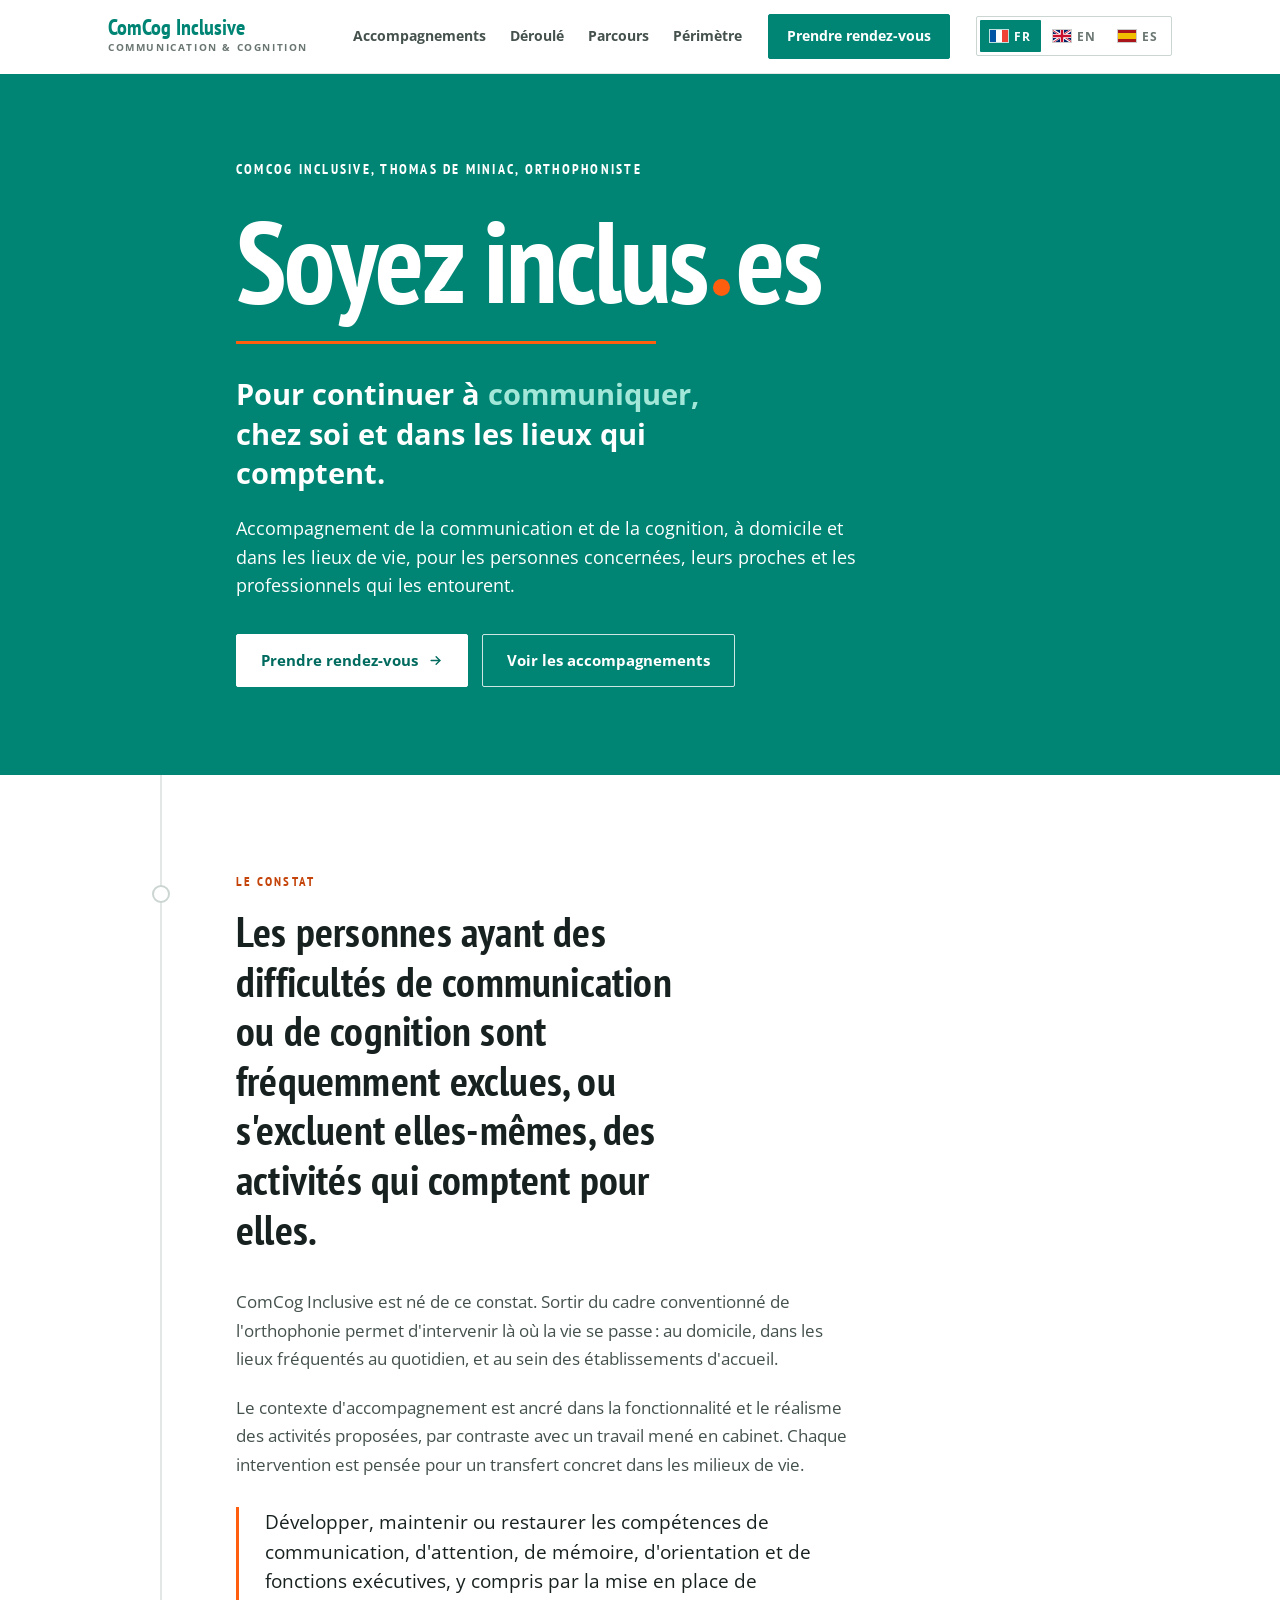
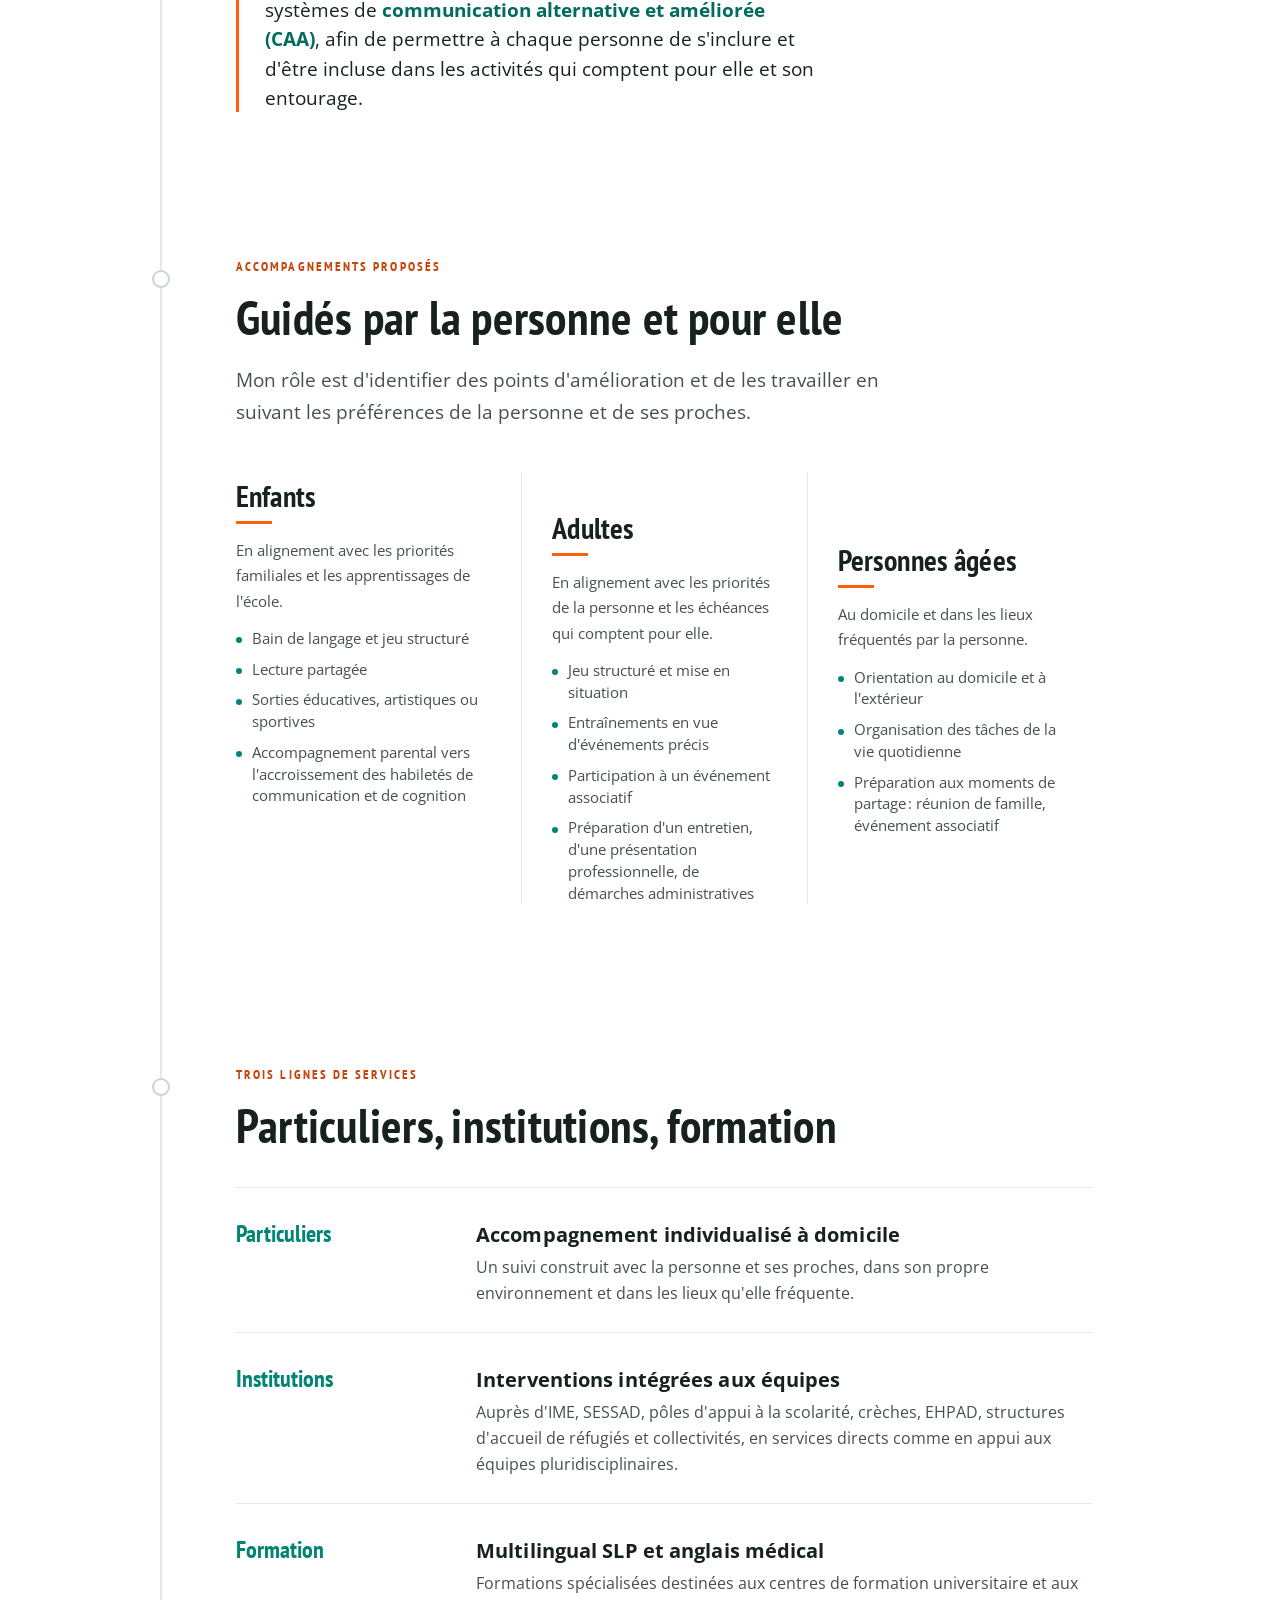
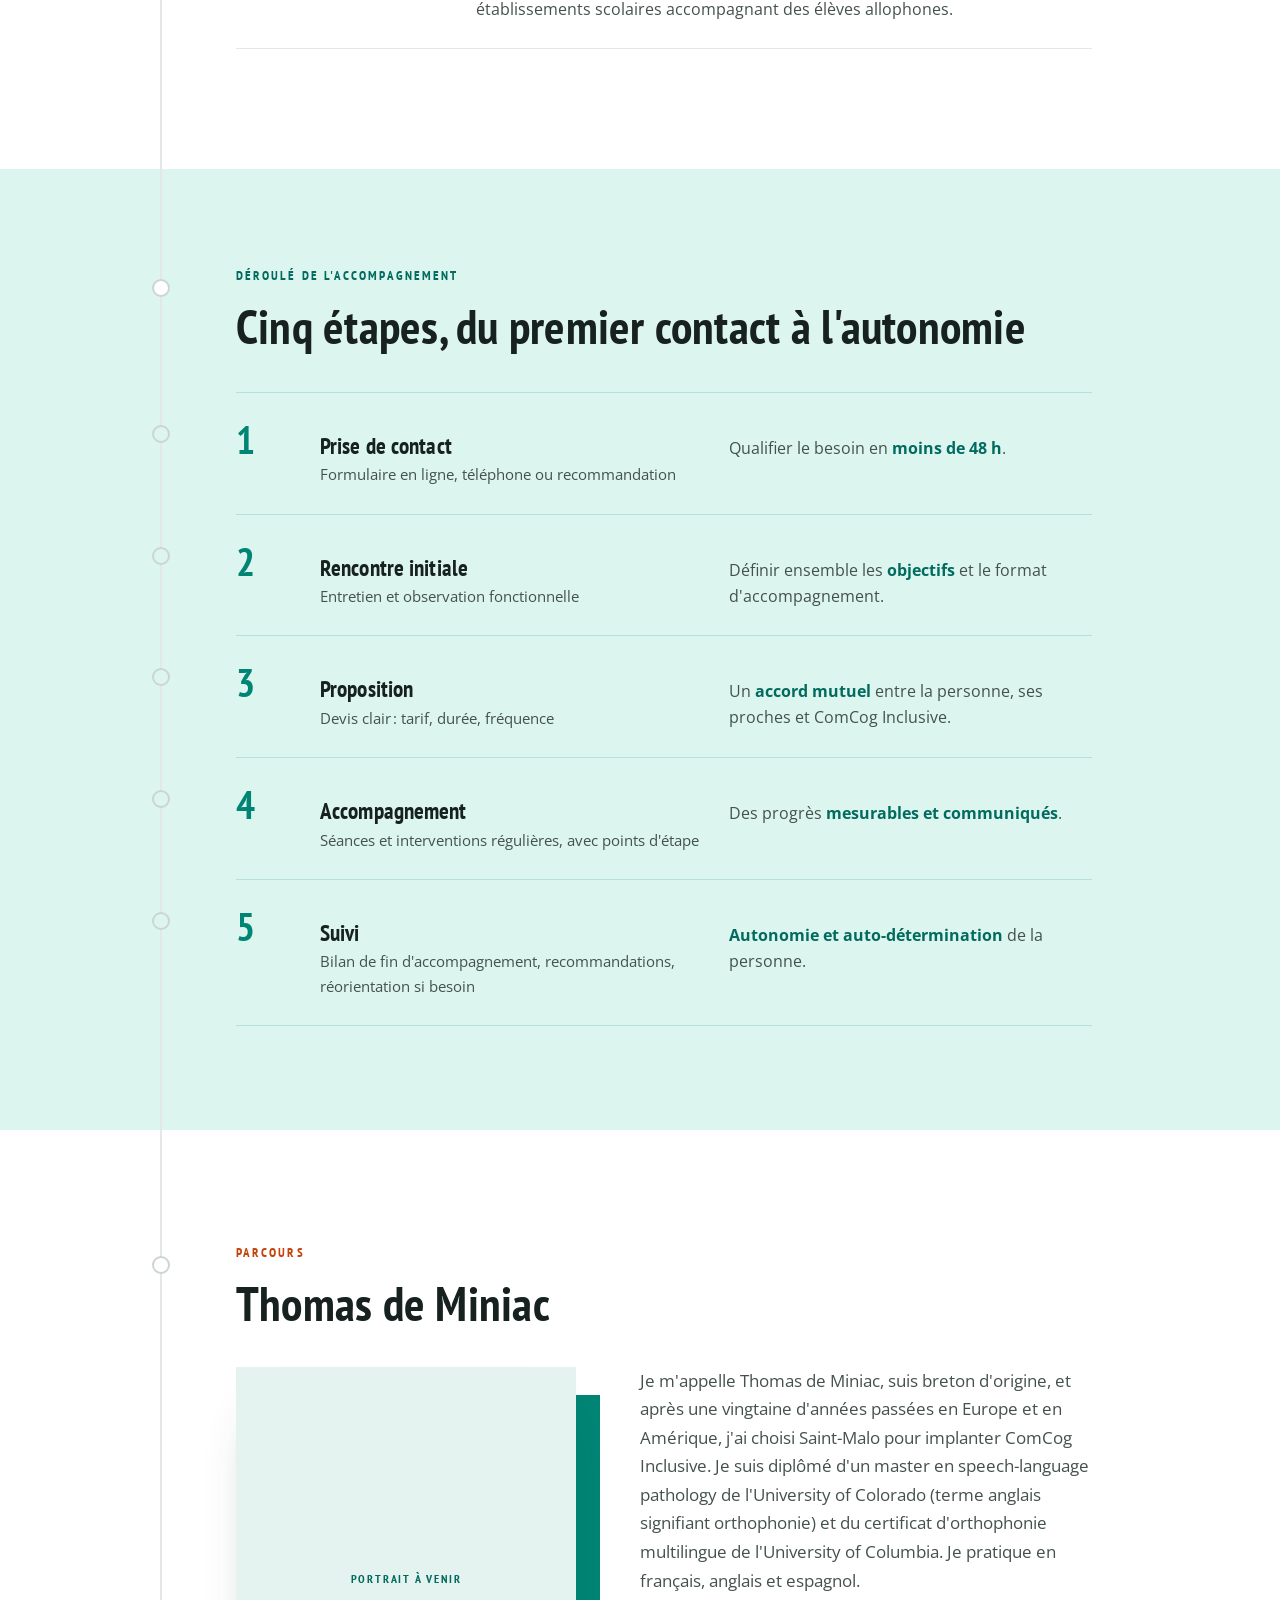
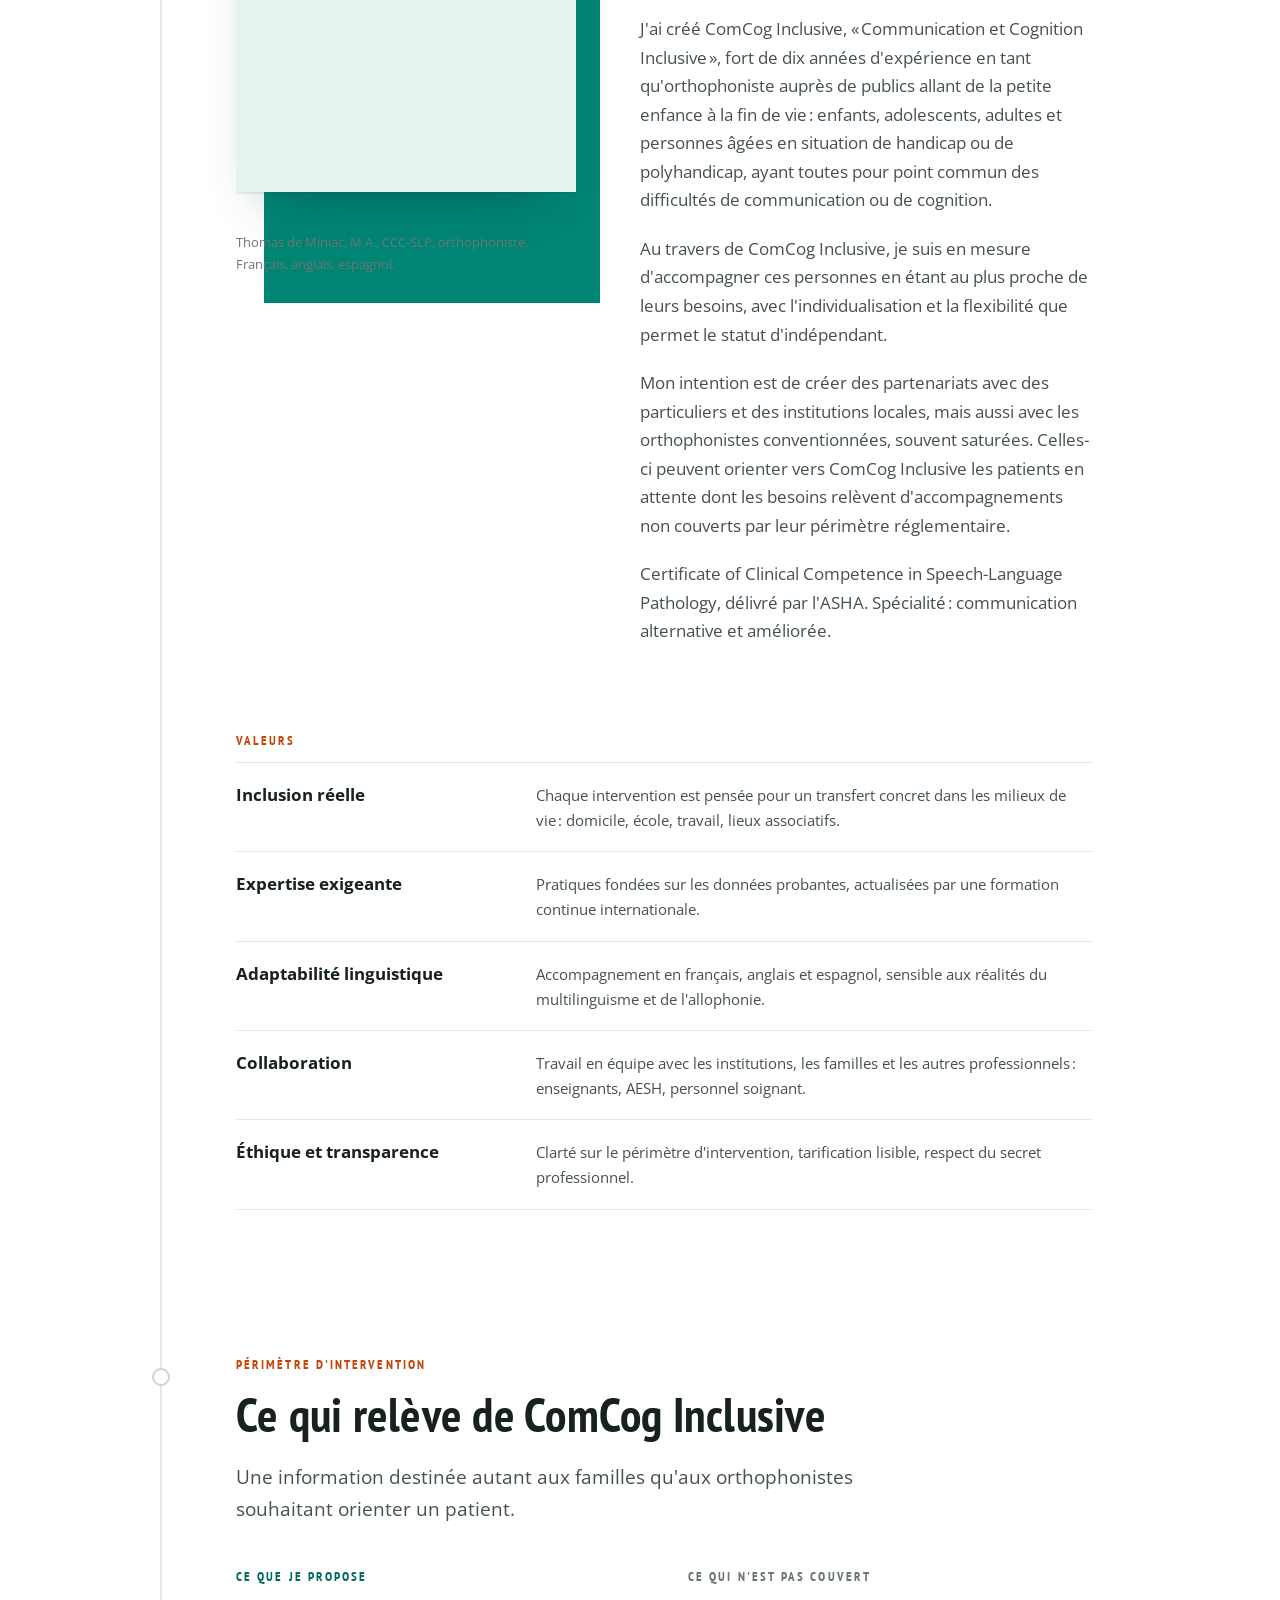
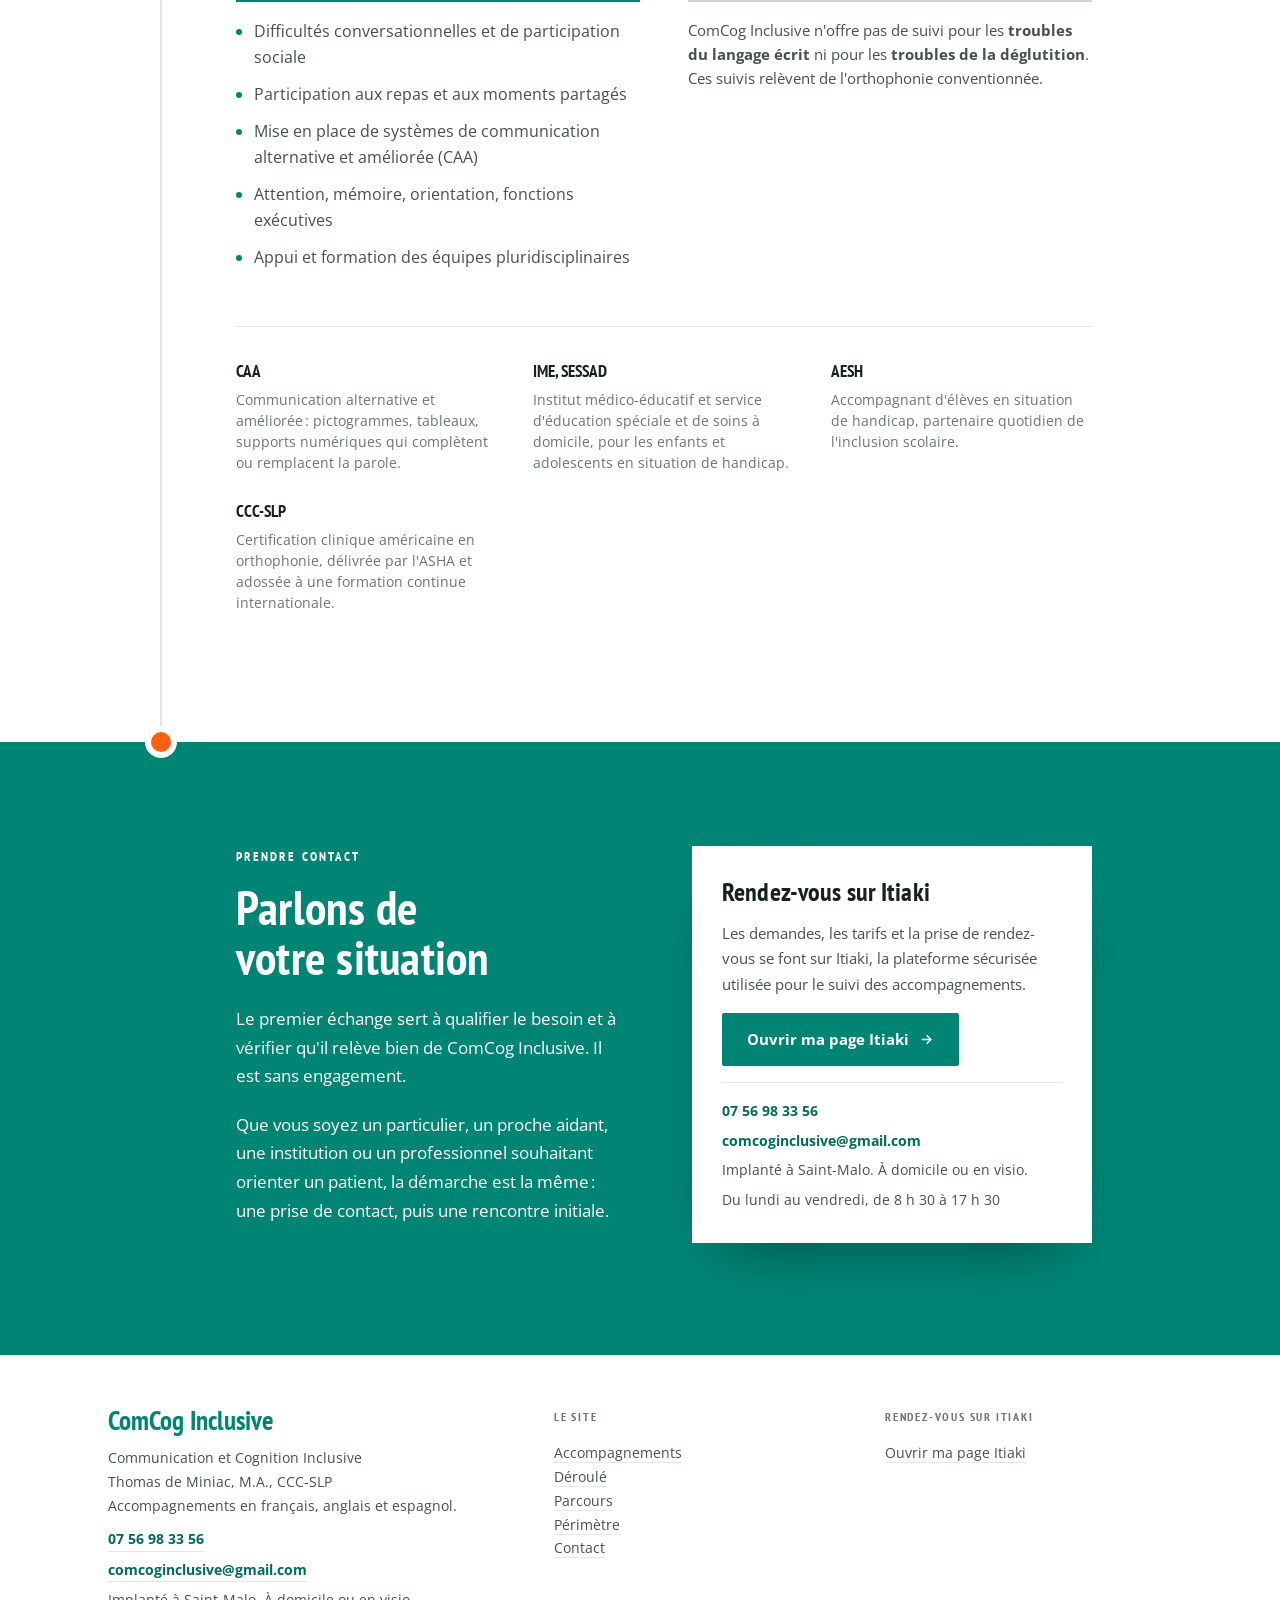
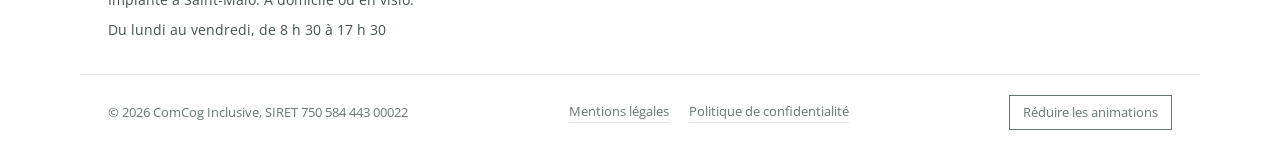
==== commit 9ae60ce4: "Add files via upload" ====
--- a/index.html
+++ b/index.html
@@ -29,7 +29,7 @@
 <body>
 <a class="skip" href="#top"><span class="l-fr" lang="fr">Aller au contenu</span><span class="l-en" lang="en">Skip to content</span><span class="l-es" lang="es">Ir al contenido</span></a>
 <header class="topbar">
-  <div class="notice"><span class="l-fr" lang="fr">Site en cours de construction</span><span class="l-en" lang="en">Site under construction</span><span class="l-es" lang="es">Sitio en construcción</span></div>
+  
   <nav class="nav" aria-label="Navigation principale">
     <a class="brand" href="#top"><span class="brand__name">ComCog Inclusive</span><span class="brand__sub">Communication &amp; Cognition</span></a>
     <div class="nav__links"><a href="#accompagnements"><span class="l-fr" lang="fr">Accompagnements</span><span class="l-en" lang="en">Services</span><span class="l-es" lang="es">Acompañamientos</span></a><a href="#deroule"><span class="l-fr" lang="fr">Déroulé</span><span class="l-en" lang="en">Pathway</span><span class="l-es" lang="es">Recorrido</span></a><a href="#parcours"><span class="l-fr" lang="fr">Parcours</span><span class="l-en" lang="en">Background</span><span class="l-es" lang="es">Trayectoria</span></a><a href="#perimetre"><span class="l-fr" lang="fr">Périmètre</span><span class="l-en" lang="en">Scope</span><span class="l-es" lang="es">Alcance</span></a></div>
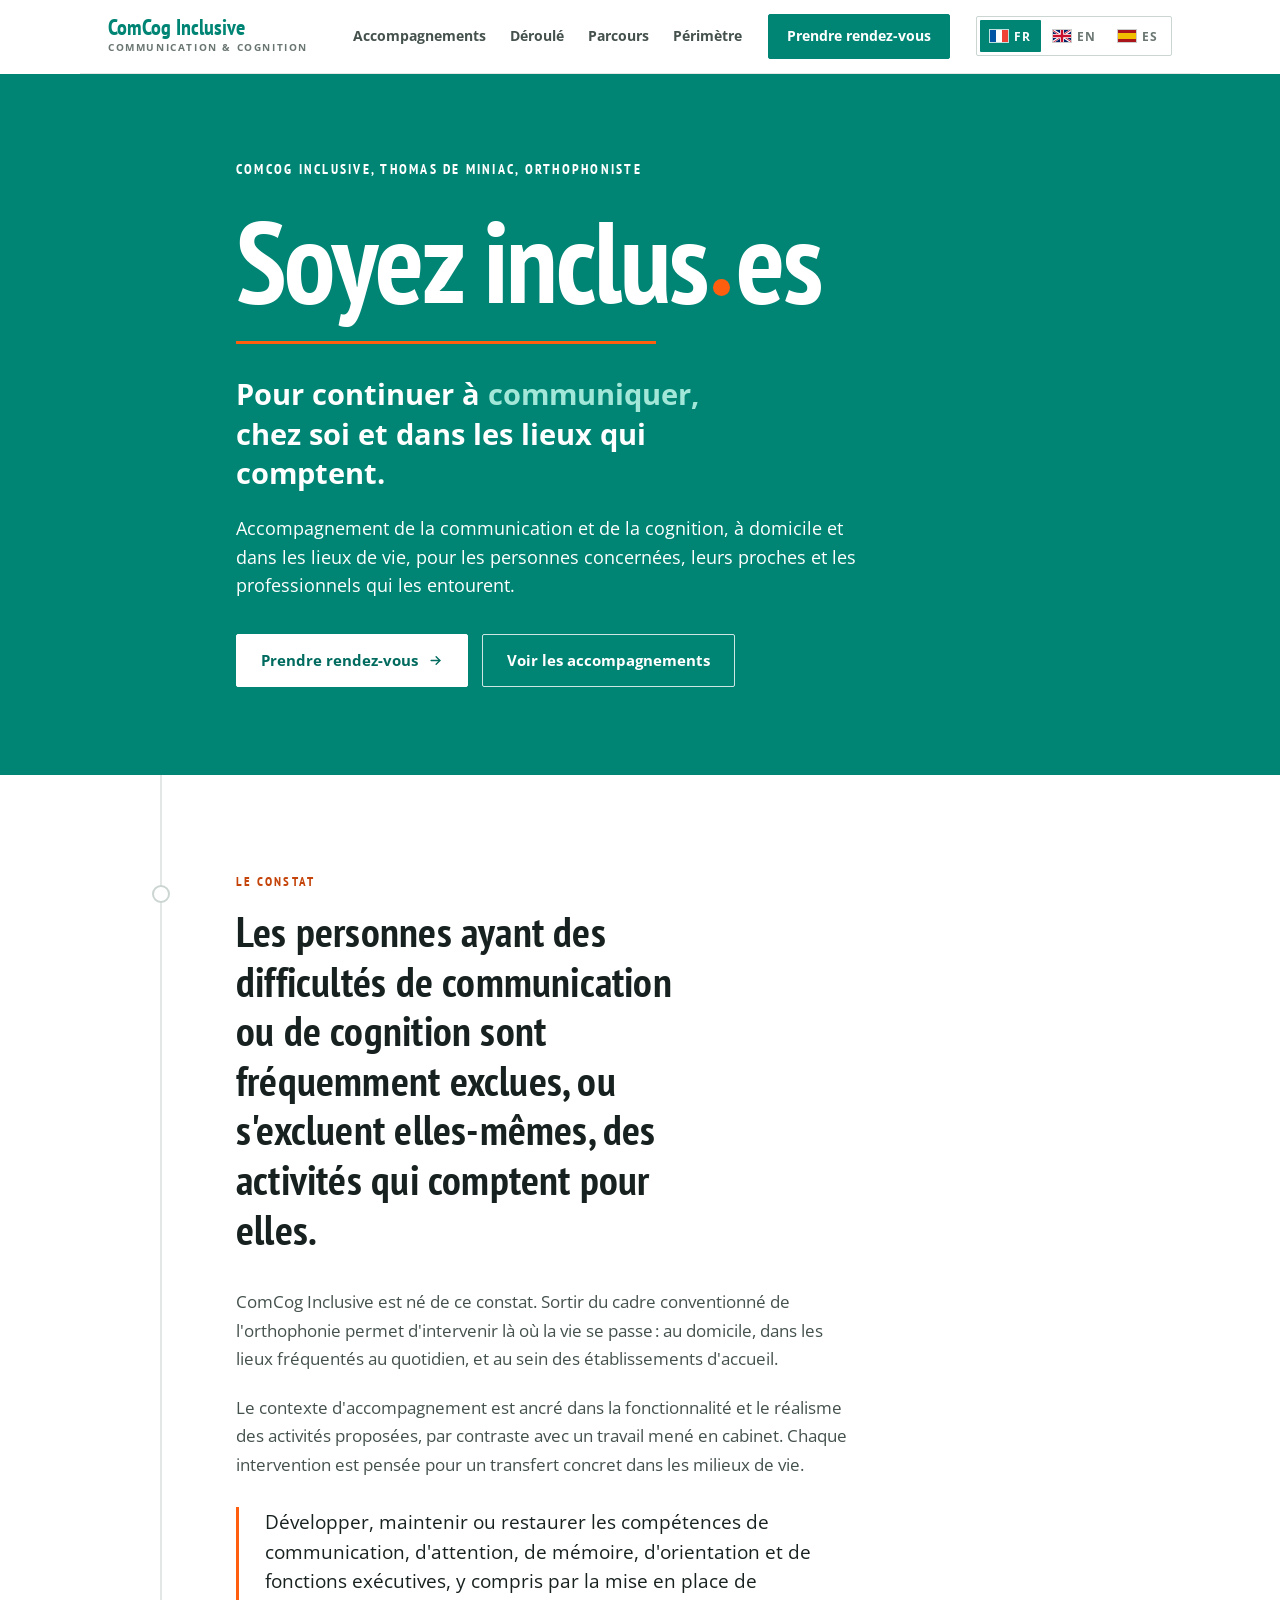
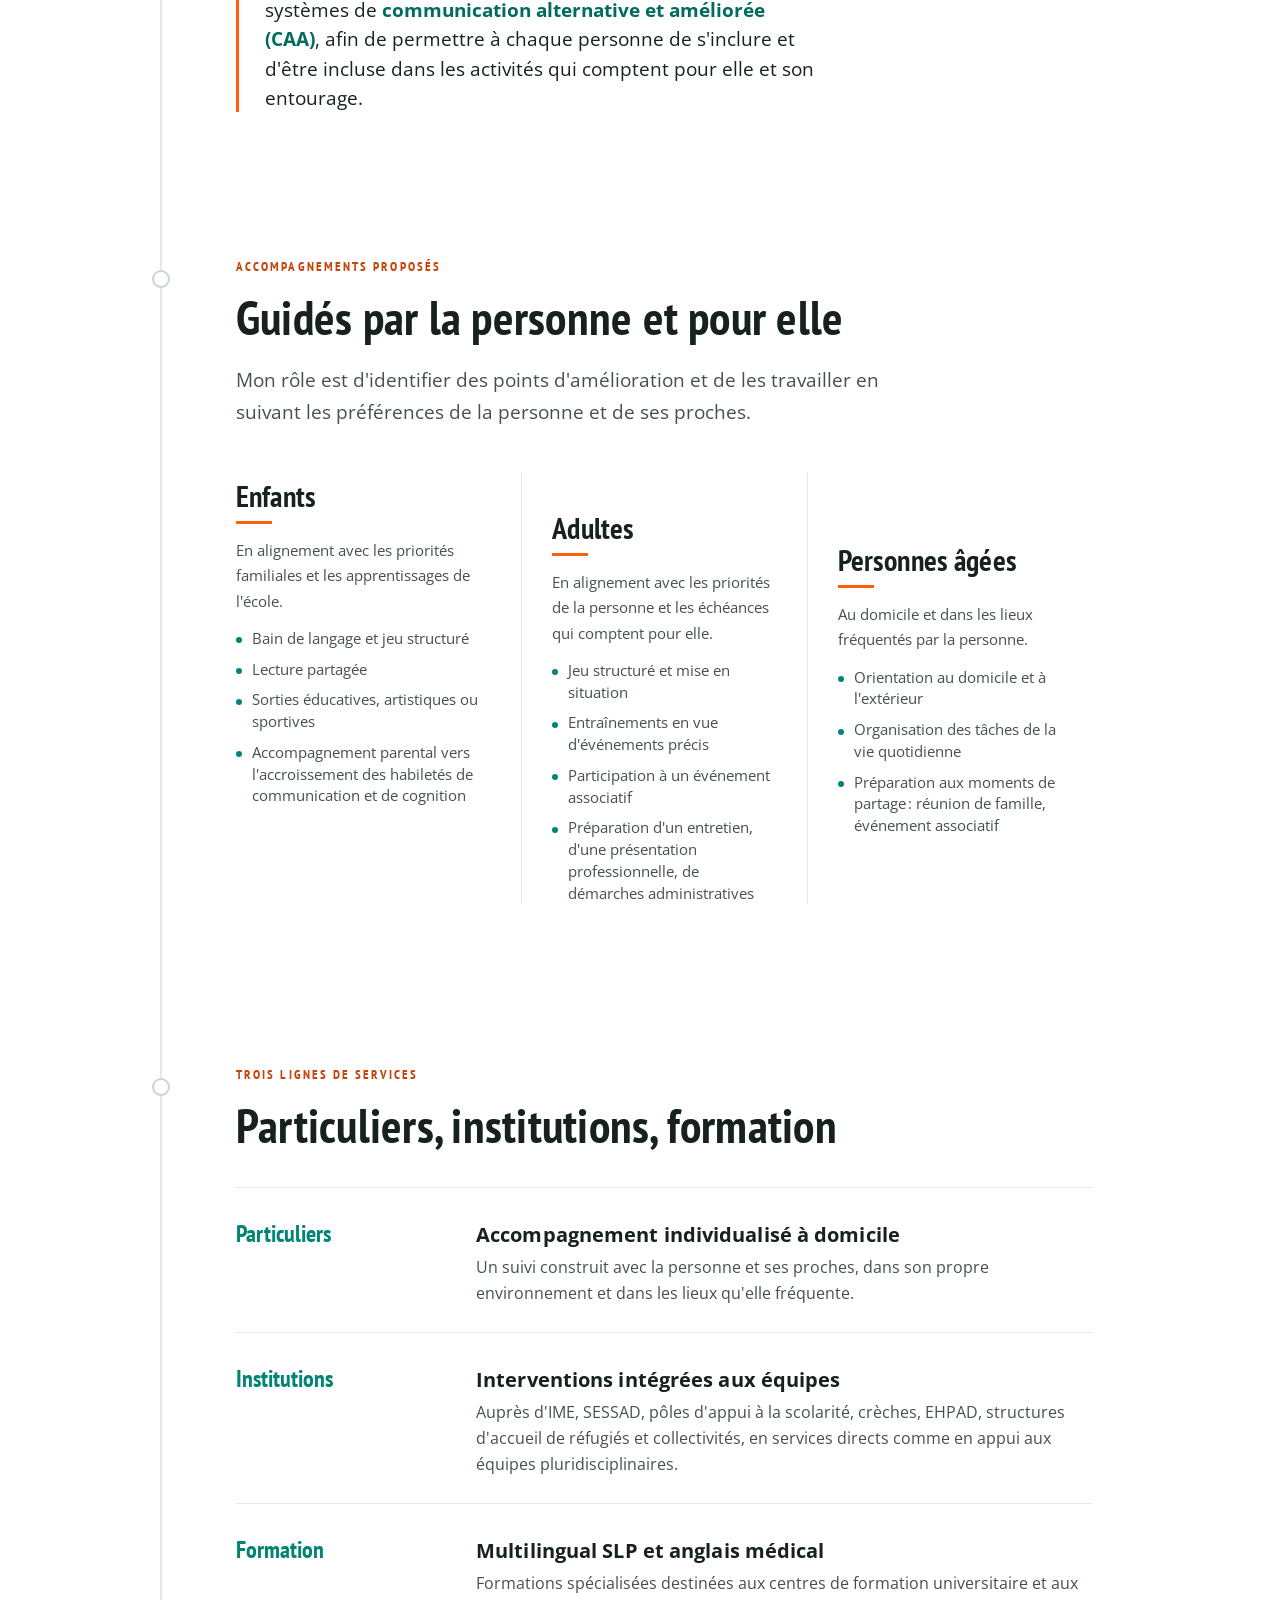
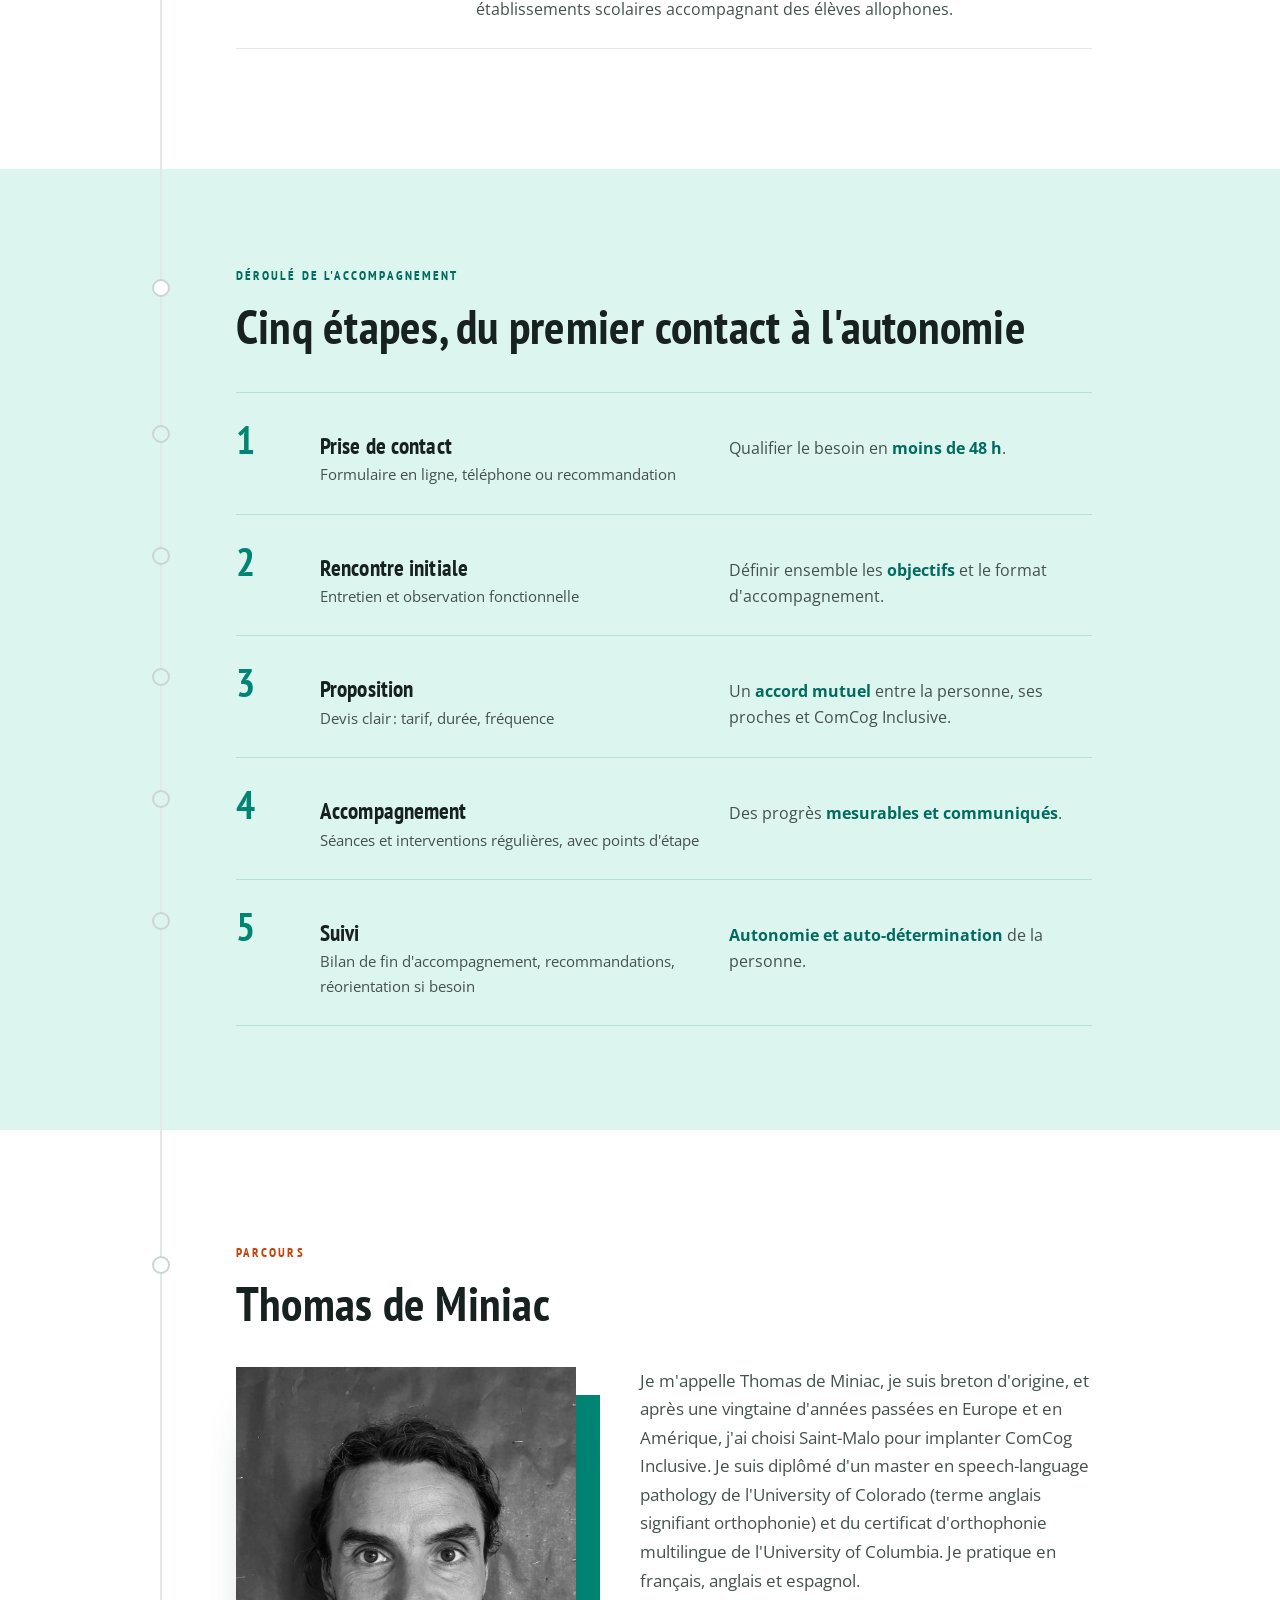
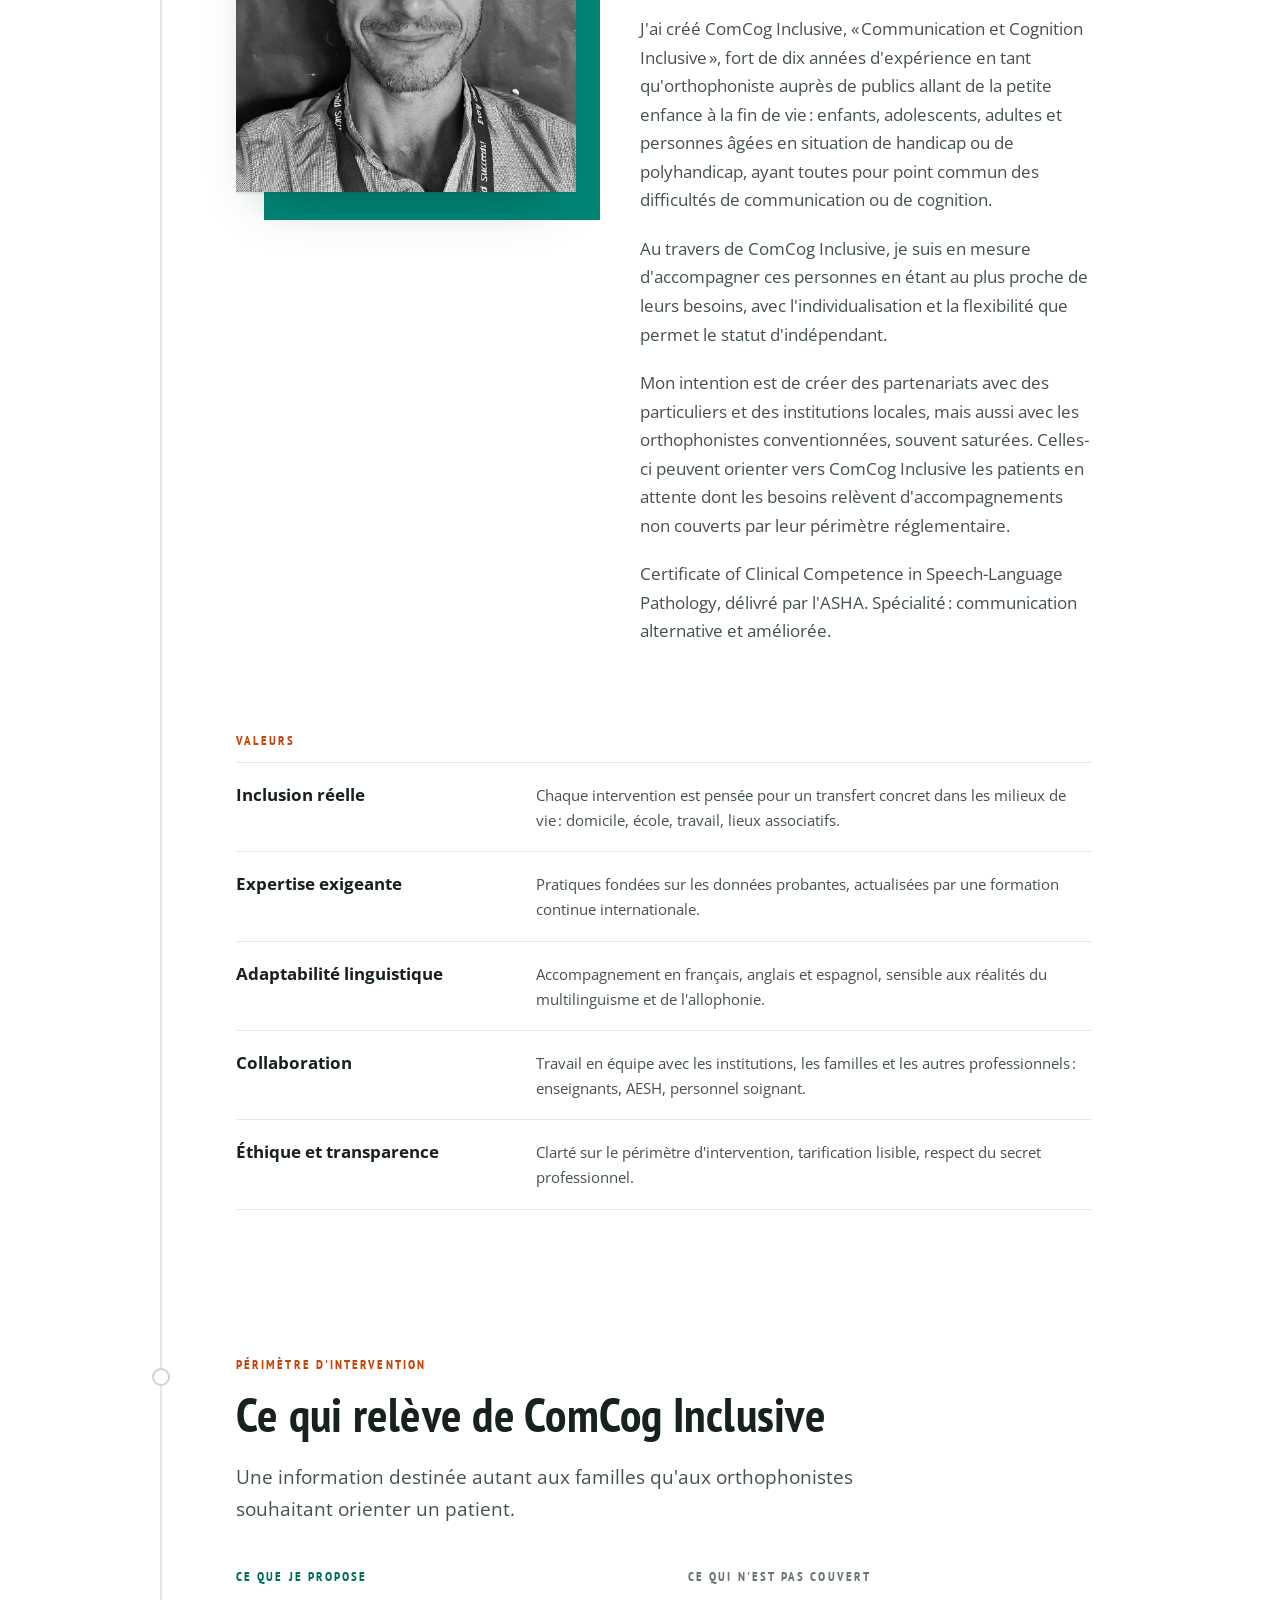
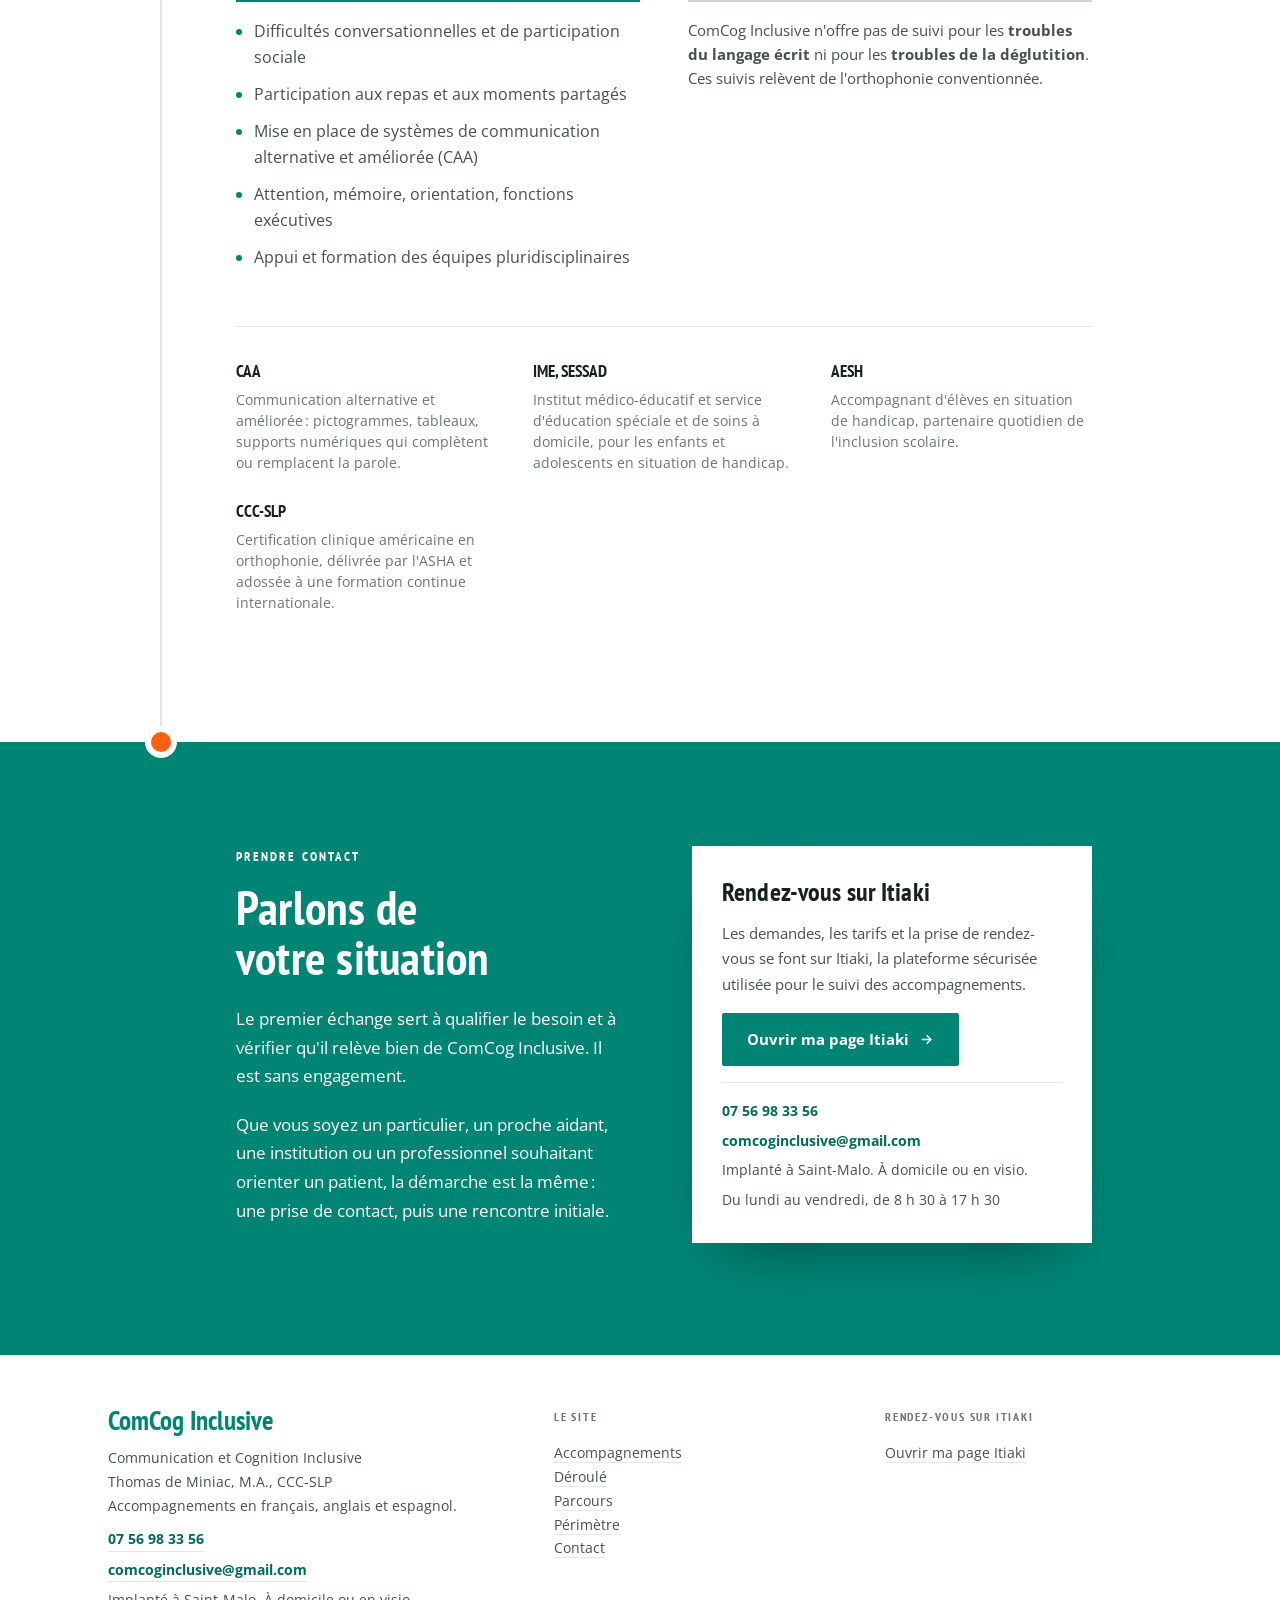
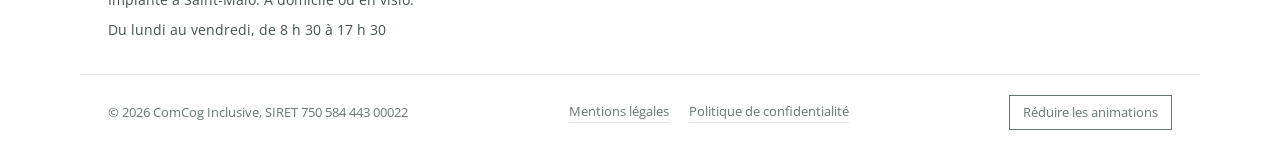
==== commit afc5b89f: "Add files via upload" ====
--- a/index.html
+++ b/index.html
@@ -86,10 +86,9 @@
   <div class="sec__head"><span class="node" aria-hidden="true"></span><p class="l-fr label" lang="fr">Parcours</p><p class="l-en label" lang="en">Background</p><p class="l-es label" lang="es">Trayectoria</p><h2 class="h-sec"><span class="wipe">Thomas de Miniac</span></h2></div>
   <div class="about">
     <figure class="portrait"><div class="portrait__panel" aria-hidden="true"></div>
-      <div class="portrait__frame"><div class="portrait__ph"><span class="l-fr portrait__note" lang="fr">Portrait à venir</span><span class="l-en portrait__note" lang="en">Portrait to come</span><span class="l-es portrait__note" lang="es">Retrato próximamente</span></div></div>
-      <figcaption class="portrait__cap"><span class="l-fr" lang="fr">Thomas de Miniac, M.A., CCC-SLP, orthophoniste. Français, anglais, espagnol.</span><span class="l-en" lang="en">Thomas de Miniac, M.A., CCC-SLP, speech-language pathologist. French, English, Spanish.</span><span class="l-es" lang="es">Thomas de Miniac, M.A., CCC-SLP, terapista del habla y del lenguaje. Francés, inglés, español.</span></figcaption>
+      <div class="portrait__frame"><img src="images/thomas.jpg" alt="Portrait de Thomas de Miniac" width="1000" height="1250" loading="lazy"></div>
     </figure>
-    <div class="stack body"><p class="l-fr" lang="fr">Je m'appelle Thomas de Miniac, suis breton d'origine, et après une vingtaine d'années passées en Europe et en Amérique, j'ai choisi Saint-Malo pour implanter ComCog Inclusive. Je suis diplômé d'un master en speech-language pathology de l'University of Colorado (terme anglais signifiant orthophonie) et du certificat d'orthophonie multilingue de l'University of Columbia. Je pratique en français, anglais et espagnol.</p><p class="l-en" lang="en">My name is Thomas de Miniac. I am originally from Brittany, and after some twenty years spent in Europe and the Americas, I chose Saint-Malo as the place to establish ComCog Inclusive. I hold a master's degree in speech-language pathology from the University of Colorado and a certificate in multilingual speech-language pathology from the University of Columbia. I practice in French, English, and Spanish.</p><p class="l-es" lang="es">Me llamo Thomas de Miniac, soy de origen bretón y, luego de unos veinte años en Europa y en América, elegí Saint-Malo para establecer ComCog Inclusive. Tengo una maestría en speech-language pathology (término en inglés que designa la patología del habla y el lenguaje) de la University of Colorado y el certificado de patología del habla y el lenguaje multilingüe de la University of Columbia. Ejerzo en francés, inglés y español.</p><p class="l-fr" lang="fr">J'ai créé ComCog Inclusive, « Communication et Cognition Inclusive », fort de dix années d'expérience en tant qu'orthophoniste auprès de publics allant de la petite enfance à la fin de vie : enfants, adolescents, adultes et personnes âgées en situation de handicap ou de polyhandicap, ayant toutes pour point commun des difficultés de communication ou de cognition.</p><p class="l-en" lang="en">I founded ComCog Inclusive, “Inclusive Communication and Cognition”, after ten years of practice as a speech-language pathologist, working with people from early childhood to end of life: children, adolescents, adults and older people with disabilities or multiple disabilities, all of whom shared communication or cognitive difficulties in common.</p><p class="l-es" lang="es">Creé ComCog Inclusive, «Comunicación y Cognición Inclusiva», luego de diez años de experiencia como speech-language pathologist, atendiendo a personas desde la primera infancia hasta el final de la vida: niños, adolescentes, adultos y personas mayores en situación de discapacidad o discapacidad múltiple, todas ellas con dificultades de comunicación o cognición en común.</p><p class="l-fr" lang="fr">Au travers de ComCog Inclusive, je suis en mesure d'accompagner ces personnes en étant au plus proche de leurs besoins, avec l'individualisation et la flexibilité que permet le statut d'indépendant.</p><p class="l-en" lang="en">Through ComCog Inclusive, I am able to support these people by staying as close as possible to their needs, with the individualization and flexibility that working as an independent practitioner allows.</p><p class="l-es" lang="es">A través de ComCog Inclusive, puedo acompañar a estas personas estando lo más cerca posible de sus necesidades, con la individualización y la flexibilidad que permite el estatus de profesional independiente.</p><p class="l-fr" lang="fr">Mon intention est de créer des partenariats avec des particuliers et des institutions locales, mais aussi avec les orthophonistes conventionnées, souvent saturées. Celles-ci peuvent orienter vers ComCog Inclusive les patients en attente dont les besoins relèvent d'accompagnements non couverts par leur périmètre réglementaire.</p><p class="l-en" lang="en">My intention is to build partnerships with private individuals and local institutions, as well as with publicly reimbursed speech-language pathologists, who are often overbooked or who cannot support English speakers. They can refer waitlisted patients to ComCog Inclusive when those patients' needs fall outside their regulatory scope of practice.</p><p class="l-es" lang="es">Mi intención es crear alianzas con particulares e instituciones locales, así como con terapistas del habla y del lenguaje del sistema público, que suelen estar saturadas o que no pueden acompañar a los hispanohablantes. Ellas pueden derivar hacia ComCog Inclusive a los pacientes en lista de espera cuyas necesidades no estén cubiertas por su alcance regulatorio.</p><p class="l-fr" lang="fr">Certificate of Clinical Competence in Speech-Language Pathology, délivré par l'ASHA. Spécialité : communication alternative et améliorée.</p><p class="l-en" lang="en">Certificate of Clinical Competence in Speech-Language Pathology, issued by ASHA. Specialty: augmentative and alternative communication.</p><p class="l-es" lang="es">Certificate of Clinical Competence in Speech-Language Pathology, otorgado por la ASHA. Especialidad: comunicación aumentativa y alternativa.</p></div>
+    <div class="stack body"><p class="l-fr" lang="fr">Je m'appelle Thomas de Miniac, je suis breton d'origine, et après une vingtaine d'années passées en Europe et en Amérique, j'ai choisi Saint-Malo pour implanter ComCog Inclusive. Je suis diplômé d'un master en speech-language pathology de l'University of Colorado (terme anglais signifiant orthophonie) et du certificat d'orthophonie multilingue de l'University of Columbia. Je pratique en français, anglais et espagnol.</p><p class="l-en" lang="en">My name is Thomas de Miniac. I am originally from Brittany, and after some twenty years spent in Europe and the Americas, I chose Saint-Malo as the place to establish ComCog Inclusive. I hold a master's degree in speech-language pathology from the University of Colorado and a certificate in multilingual speech-language pathology from the University of Columbia. I practice in French, English, and Spanish.</p><p class="l-es" lang="es">Me llamo Thomas de Miniac, soy de origen bretón y, luego de unos veinte años en Europa y en América, elegí Saint-Malo para establecer ComCog Inclusive. Tengo una maestría en speech-language pathology (término en inglés que designa la patología del habla y el lenguaje) de la University of Colorado y el certificado de patología del habla y el lenguaje multilingüe de la University of Columbia. Ejerzo en francés, inglés y español.</p><p class="l-fr" lang="fr">J'ai créé ComCog Inclusive, « Communication et Cognition Inclusive », fort de dix années d'expérience en tant qu'orthophoniste auprès de publics allant de la petite enfance à la fin de vie : enfants, adolescents, adultes et personnes âgées en situation de handicap ou de polyhandicap, ayant toutes pour point commun des difficultés de communication ou de cognition.</p><p class="l-en" lang="en">I founded ComCog Inclusive, “Inclusive Communication and Cognition”, after ten years of practice as a speech-language pathologist, working with people from early childhood to end of life: children, adolescents, adults and older people with disabilities or multiple disabilities, all of whom shared communication or cognitive difficulties in common.</p><p class="l-es" lang="es">Creé ComCog Inclusive, «Comunicación y Cognición Inclusiva», luego de diez años de experiencia como speech-language pathologist, atendiendo a personas desde la primera infancia hasta el final de la vida: niños, adolescentes, adultos y personas mayores en situación de discapacidad o discapacidad múltiple, todas ellas con dificultades de comunicación o cognición en común.</p><p class="l-fr" lang="fr">Au travers de ComCog Inclusive, je suis en mesure d'accompagner ces personnes en étant au plus proche de leurs besoins, avec l'individualisation et la flexibilité que permet le statut d'indépendant.</p><p class="l-en" lang="en">Through ComCog Inclusive, I am able to support these people by staying as close as possible to their needs, with the individualization and flexibility that working as an independent practitioner allows.</p><p class="l-es" lang="es">A través de ComCog Inclusive, puedo acompañar a estas personas estando lo más cerca posible de sus necesidades, con la individualización y la flexibilidad que permite el estatus de profesional independiente.</p><p class="l-fr" lang="fr">Mon intention est de créer des partenariats avec des particuliers et des institutions locales, mais aussi avec les orthophonistes conventionnées, souvent saturées. Celles-ci peuvent orienter vers ComCog Inclusive les patients en attente dont les besoins relèvent d'accompagnements non couverts par leur périmètre réglementaire.</p><p class="l-en" lang="en">My intention is to build partnerships with private individuals and local institutions, as well as with publicly reimbursed speech-language pathologists, who are often overbooked or who cannot support English speakers. They can refer waitlisted patients to ComCog Inclusive when those patients' needs fall outside their regulatory scope of practice.</p><p class="l-es" lang="es">Mi intención es crear alianzas con particulares e instituciones locales, así como con terapistas del habla y del lenguaje del sistema público, que suelen estar saturadas o que no pueden acompañar a los hispanohablantes. Ellas pueden derivar hacia ComCog Inclusive a los pacientes en lista de espera cuyas necesidades no estén cubiertas por su alcance regulatorio.</p><p class="l-fr" lang="fr">Certificate of Clinical Competence in Speech-Language Pathology, délivré par l'ASHA. Spécialité : communication alternative et améliorée.</p><p class="l-en" lang="en">Certificate of Clinical Competence in Speech-Language Pathology, issued by ASHA. Specialty: augmentative and alternative communication.</p><p class="l-es" lang="es">Certificate of Clinical Competence in Speech-Language Pathology, otorgado por la ASHA. Especialidad: comunicación aumentativa y alternativa.</p></div>
   </div>
   <h3 class="label values__label"><span class="l-fr" lang="fr">Valeurs</span><span class="l-en" lang="en">Values</span><span class="l-es" lang="es">Valores</span></h3>
   <div class="values"><div class="value"><b><span class="l-fr" lang="fr">Inclusion réelle</span><span class="l-en" lang="en">Real-world inclusion</span><span class="l-es" lang="es">Inclusión real</span></b><p class="l-fr" lang="fr">Chaque intervention est pensée pour un transfert concret dans les milieux de vie : domicile, école, travail, lieux associatifs.</p><p class="l-en" lang="en">Every intervention is designed for concrete transfer into daily environments: home, school, workplace, community settings.</p><p class="l-es" lang="es">Cada intervención está pensada para lograr una transferencia concreta a los entornos de vida: hogar, escuela, trabajo, espacios comunitarios.</p></div><div class="value"><b><span class="l-fr" lang="fr">Expertise exigeante</span><span class="l-en" lang="en">Rigorous expertise</span><span class="l-es" lang="es">Excelencia exigente</span></b><p class="l-fr" lang="fr">Pratiques fondées sur les données probantes, actualisées par une formation continue internationale.</p><p class="l-en" lang="en">Evidence-based practice, kept current through ongoing international professional development.</p><p class="l-es" lang="es">Prácticas basadas en evidencia, actualizadas mediante formación continua internacional.</p></div><div class="value"><b><span class="l-fr" lang="fr">Adaptabilité linguistique</span><span class="l-en" lang="en">Linguistic adaptability</span><span class="l-es" lang="es">Adaptabilidad lingüística</span></b><p class="l-fr" lang="fr">Accompagnement en français, anglais et espagnol, sensible aux réalités du multilinguisme et de l'allophonie.</p><p class="l-en" lang="en">Services delivered in French, English and Spanish, attentive to the realities of multilingualism and language-minority populations.</p><p class="l-es" lang="es">Atención en francés, inglés y español, sensible a las realidades del multilingüismo y la alofonía.</p></div><div class="value"><b><span class="l-fr" lang="fr">Collaboration</span><span class="l-en" lang="en">Collaboration</span><span class="l-es" lang="es">Colaboración</span></b><p class="l-fr" lang="fr">Travail en équipe avec les institutions, les familles et les autres professionnels : enseignants, AESH, personnel soignant.</p><p class="l-en" lang="en">Teamwork with institutions, families and other professionals: teachers, classroom aides, care staff.</p><p class="l-es" lang="es">Trabajo en equipo con instituciones, familias y otros profesionales: docentes, auxiliares escolares, personal de cuidado.</p></div><div class="value"><b><span class="l-fr" lang="fr">Éthique et transparence</span><span class="l-en" lang="en">Ethics and transparency</span><span class="l-es" lang="es">Ética y transparencia</span></b><p class="l-fr" lang="fr">Clarté sur le périmètre d'intervention, tarification lisible, respect du secret professionnel.</p><p class="l-en" lang="en">Clear scope of practice, transparent pricing, strict professional confidentiality.</p><p class="l-es" lang="es">Claridad sobre el alcance de la intervención, tarificación clara, estricta confidencialidad profesional.</p></div></div>
--- a/css/styles.css
+++ b/css/styles.css
@@ -160,7 +160,6 @@
 .portrait__frame img{width:100%;height:100%;object-fit:cover;display:block}
 .portrait__ph{position:absolute;inset:0;display:flex;align-items:center;justify-content:center;text-align:center;padding:28px}
 .portrait__note{font-family:"PT Sans Narrow",sans-serif;font-size:12px;font-weight:700;letter-spacing:.15em;text-transform:uppercase;color:var(--teal-deep)}
-.portrait__cap{position:relative;z-index:2;margin-top:40px;font-size:13px;color:var(--ink-mute)}
 .values__label{margin-top:88px}
 .values{border-top:1px solid var(--rule)}
 .value{display:grid;grid-template-columns:minmax(0,260px) minmax(0,1fr);gap:6px 40px;padding:18px 0;border-bottom:1px solid var(--rule);align-items:baseline}
@@ -236,7 +235,7 @@
   .col+.col{padding-left:0;border-left:0;border-top:1px solid var(--rule)}
   .col:nth-child(2),.col:nth-child(3){padding-top:24px}
   .about,.contact,.scope{grid-template-columns:1fr;gap:40px}
-  .portrait{max-width:320px}
+  .portrait{max-width:320px;margin-bottom:22px}
   .portrait__panel{inset:22px -10px -22px 22px}
   .line{grid-template-columns:1fr;gap:4px}
   .value{grid-template-columns:1fr;gap:3px}
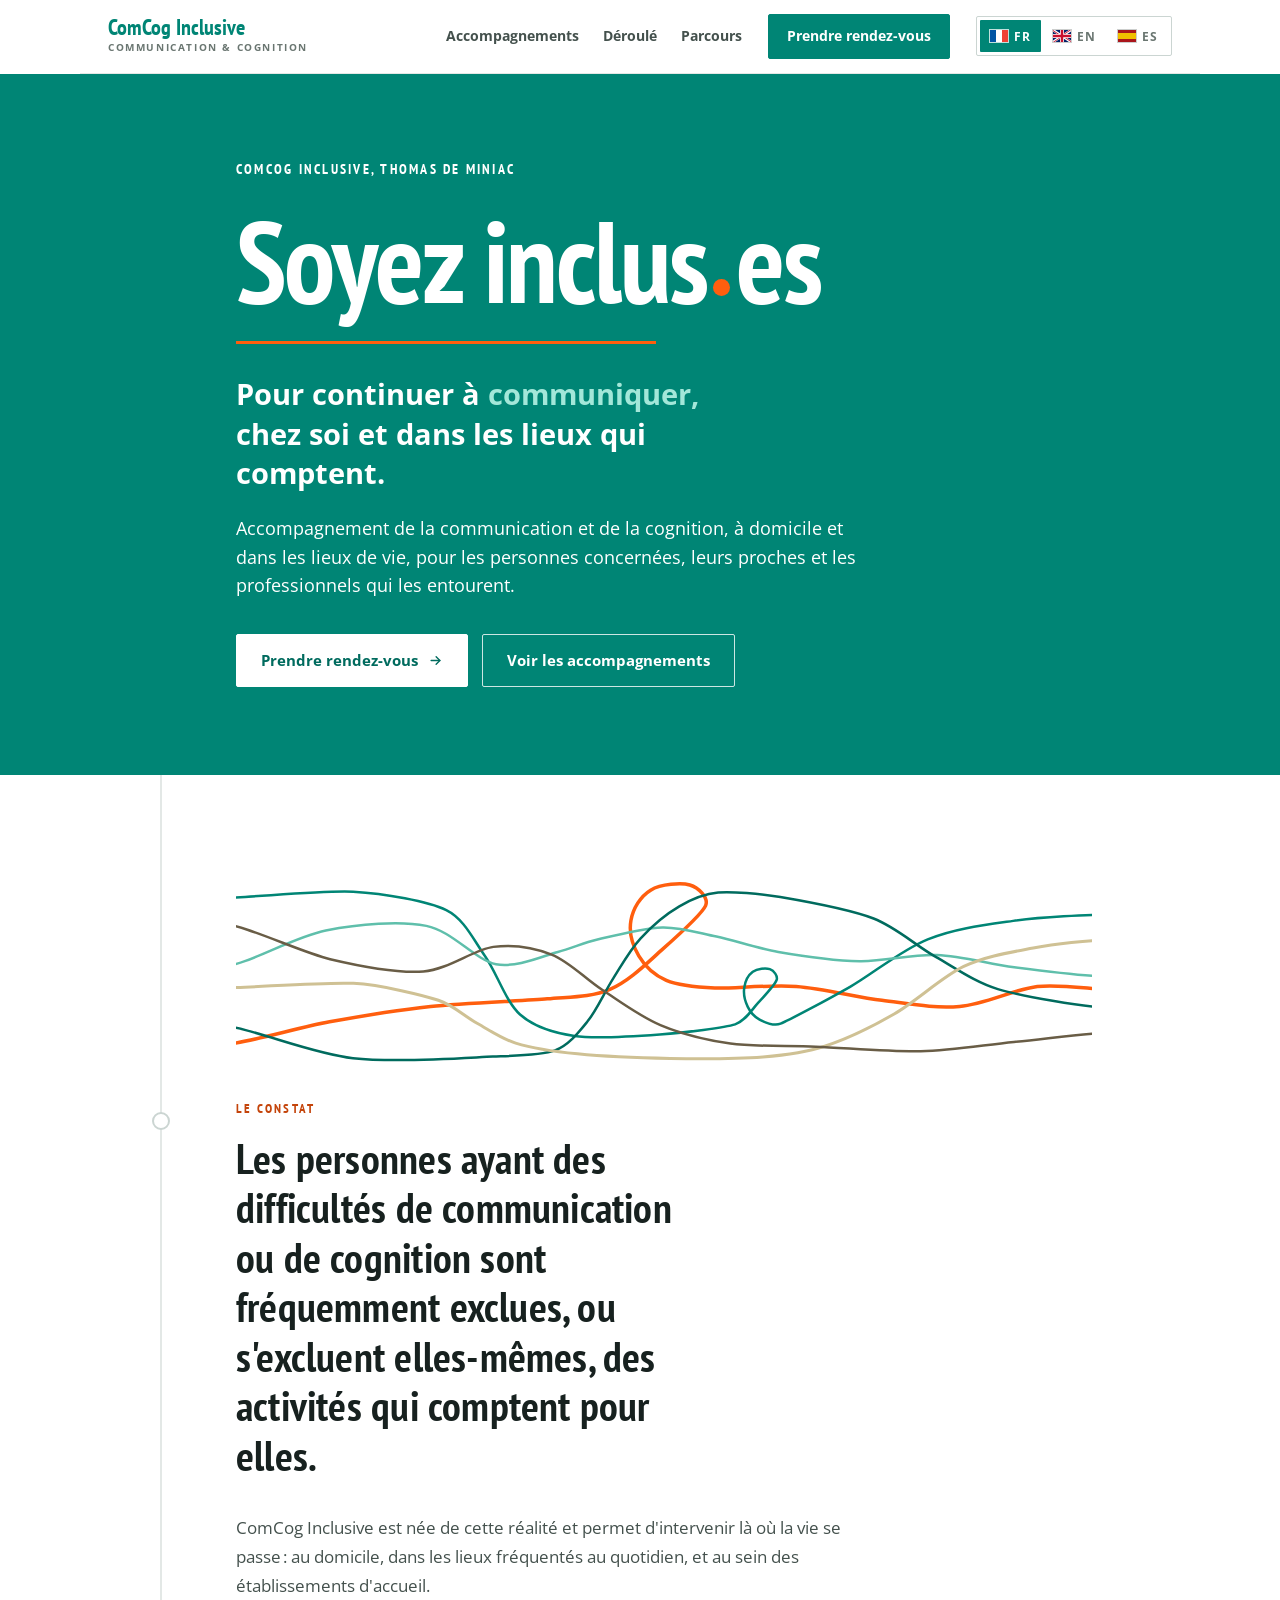
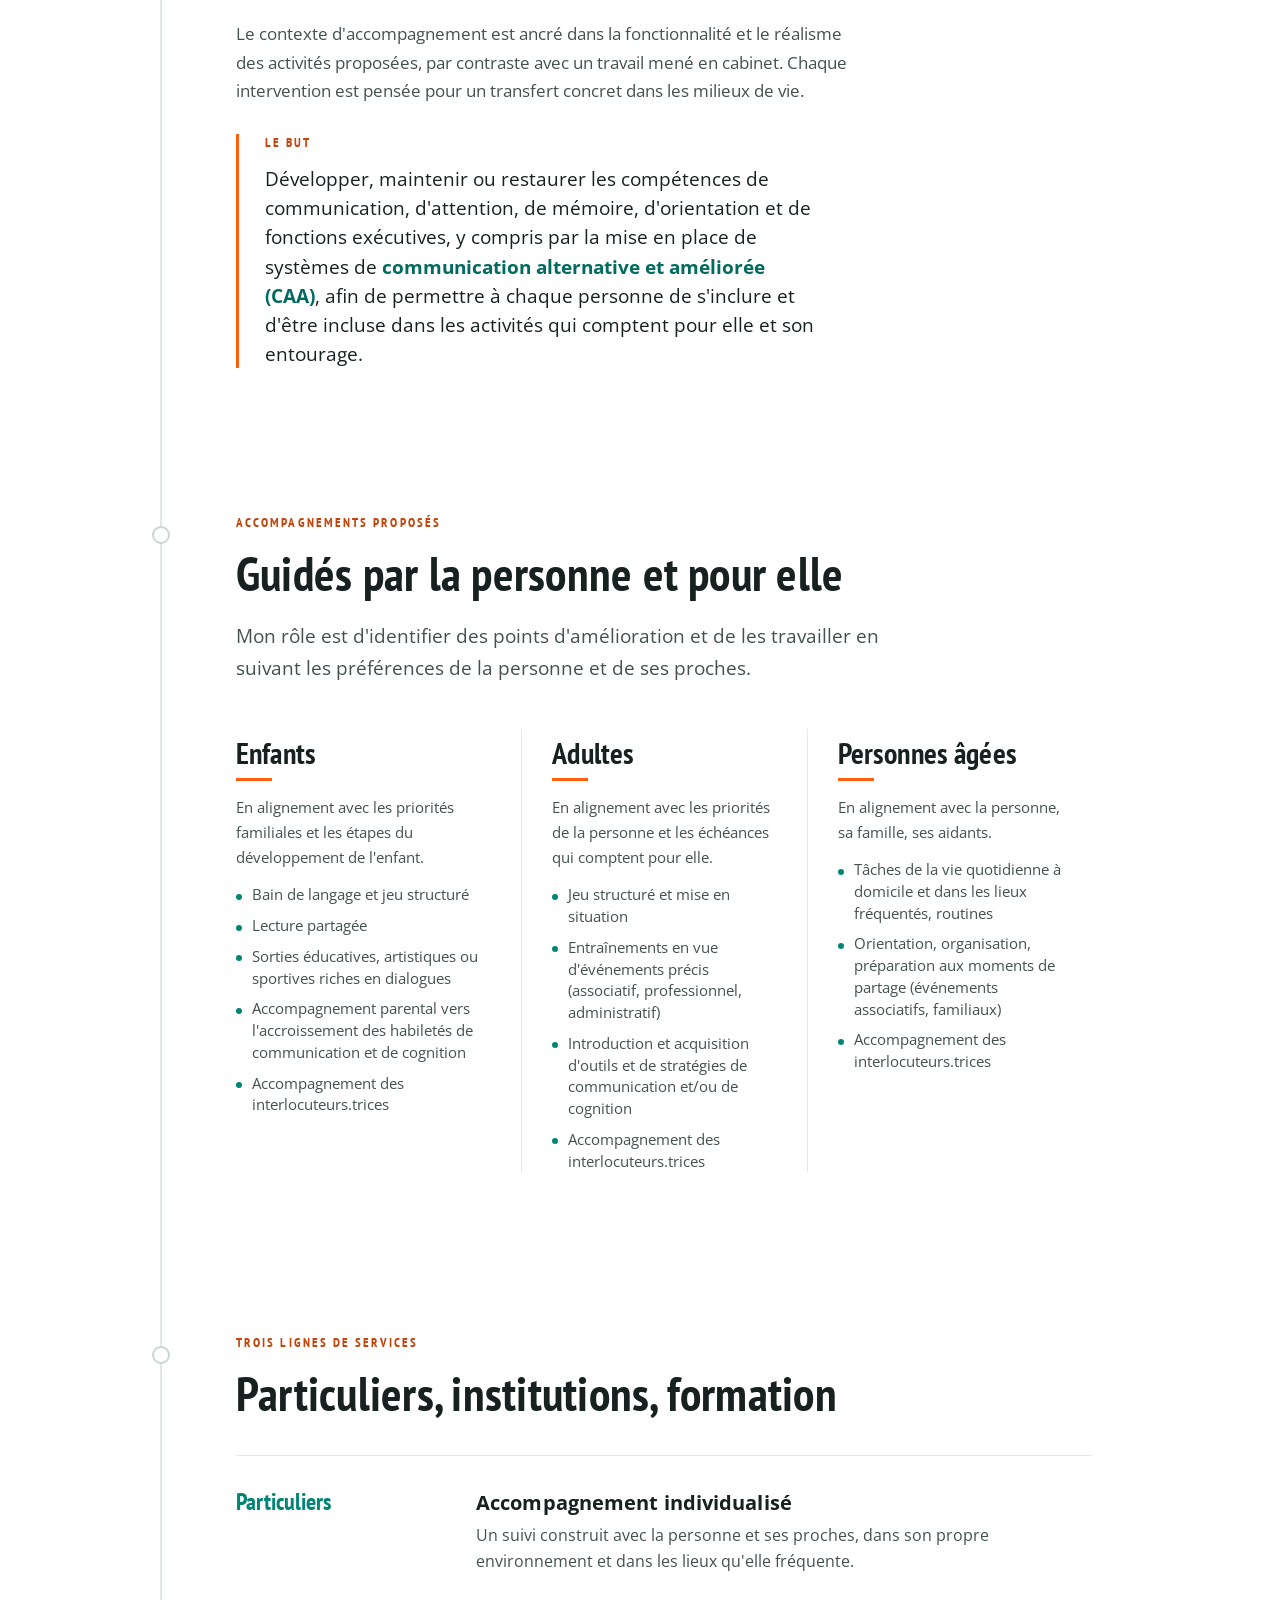
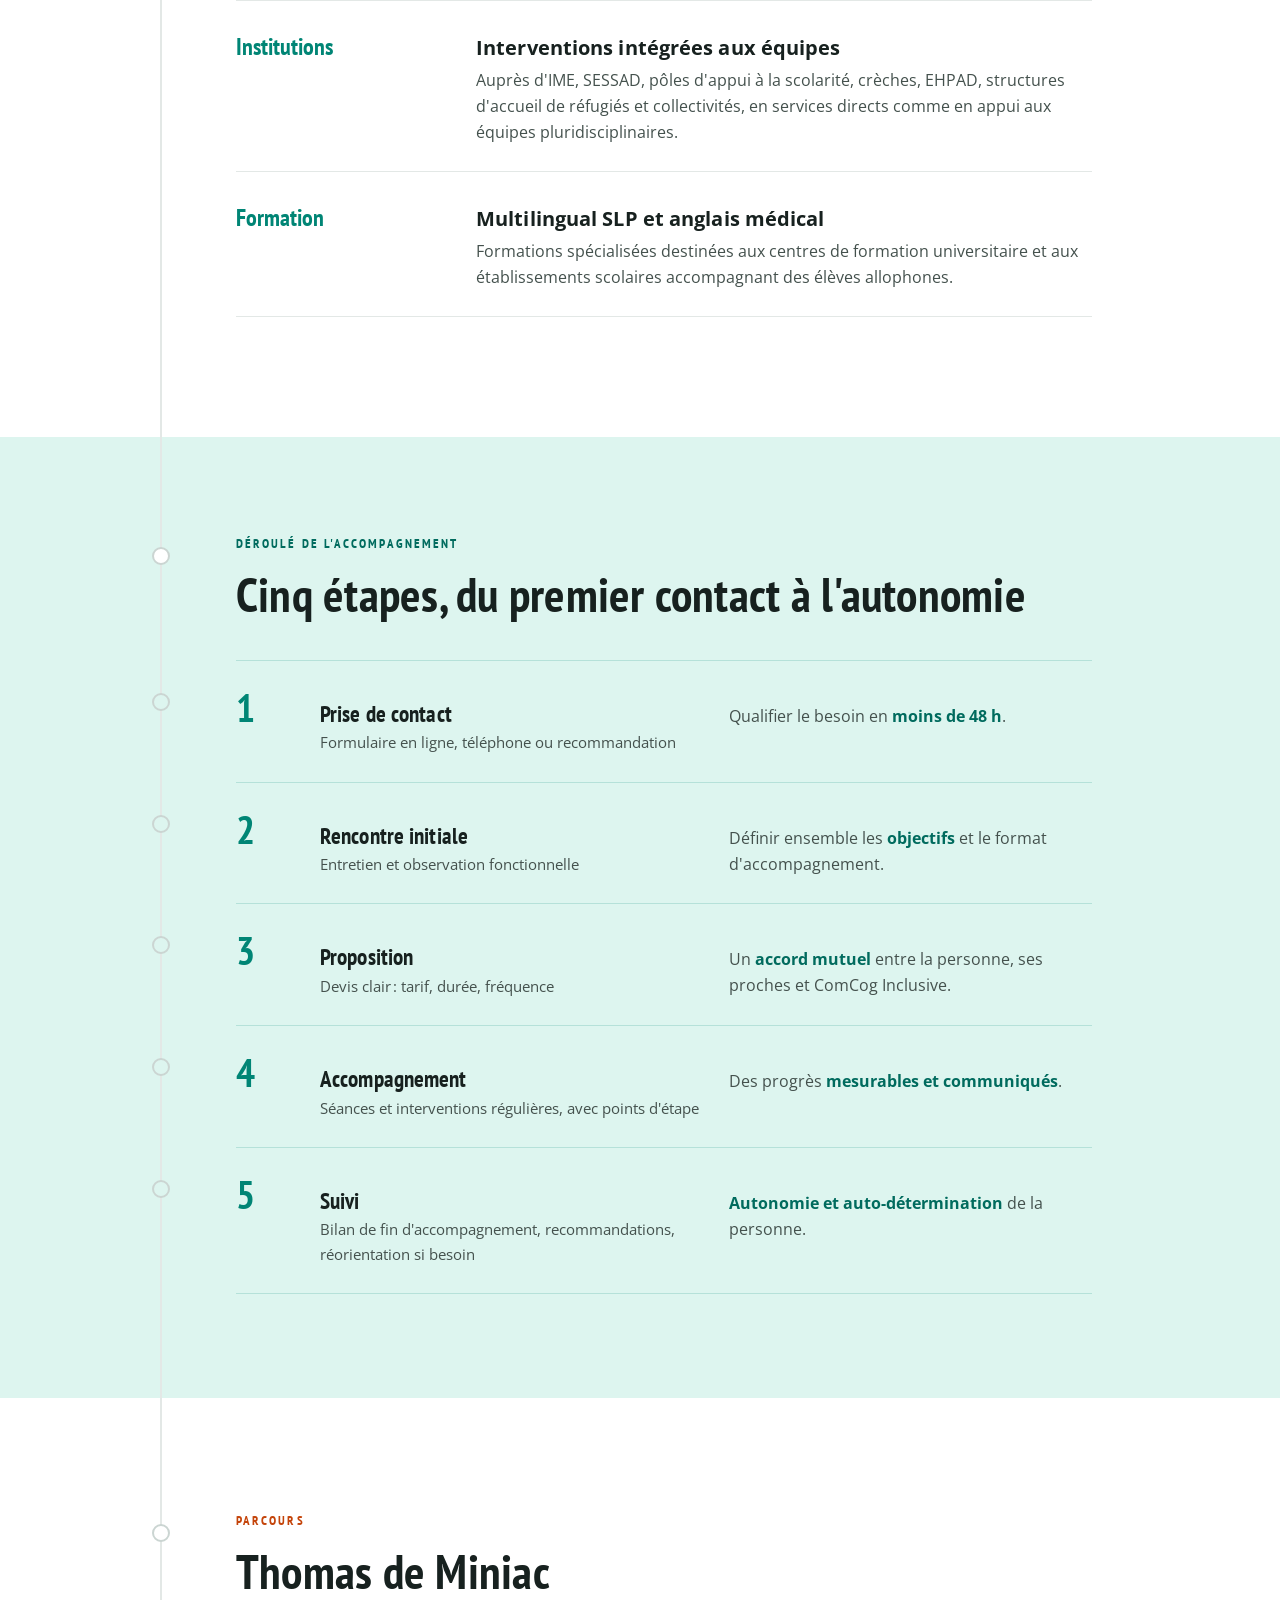
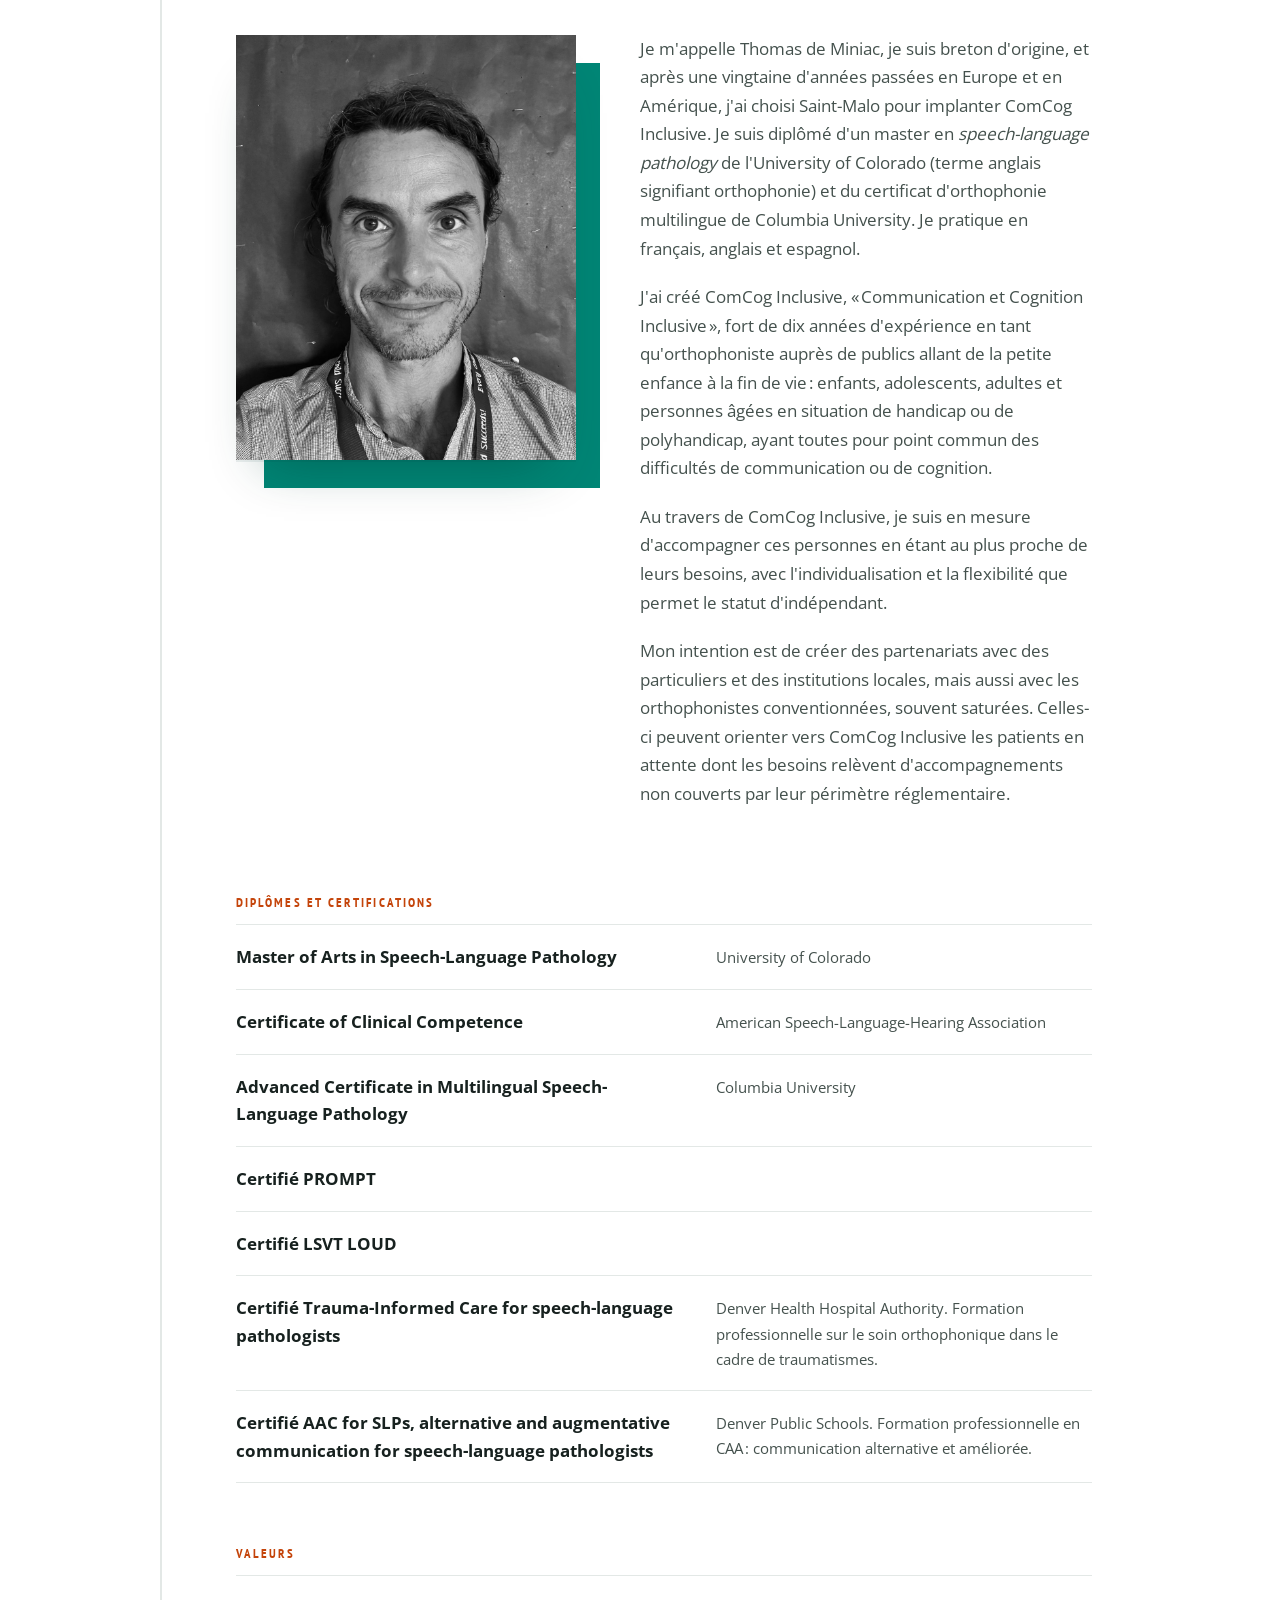
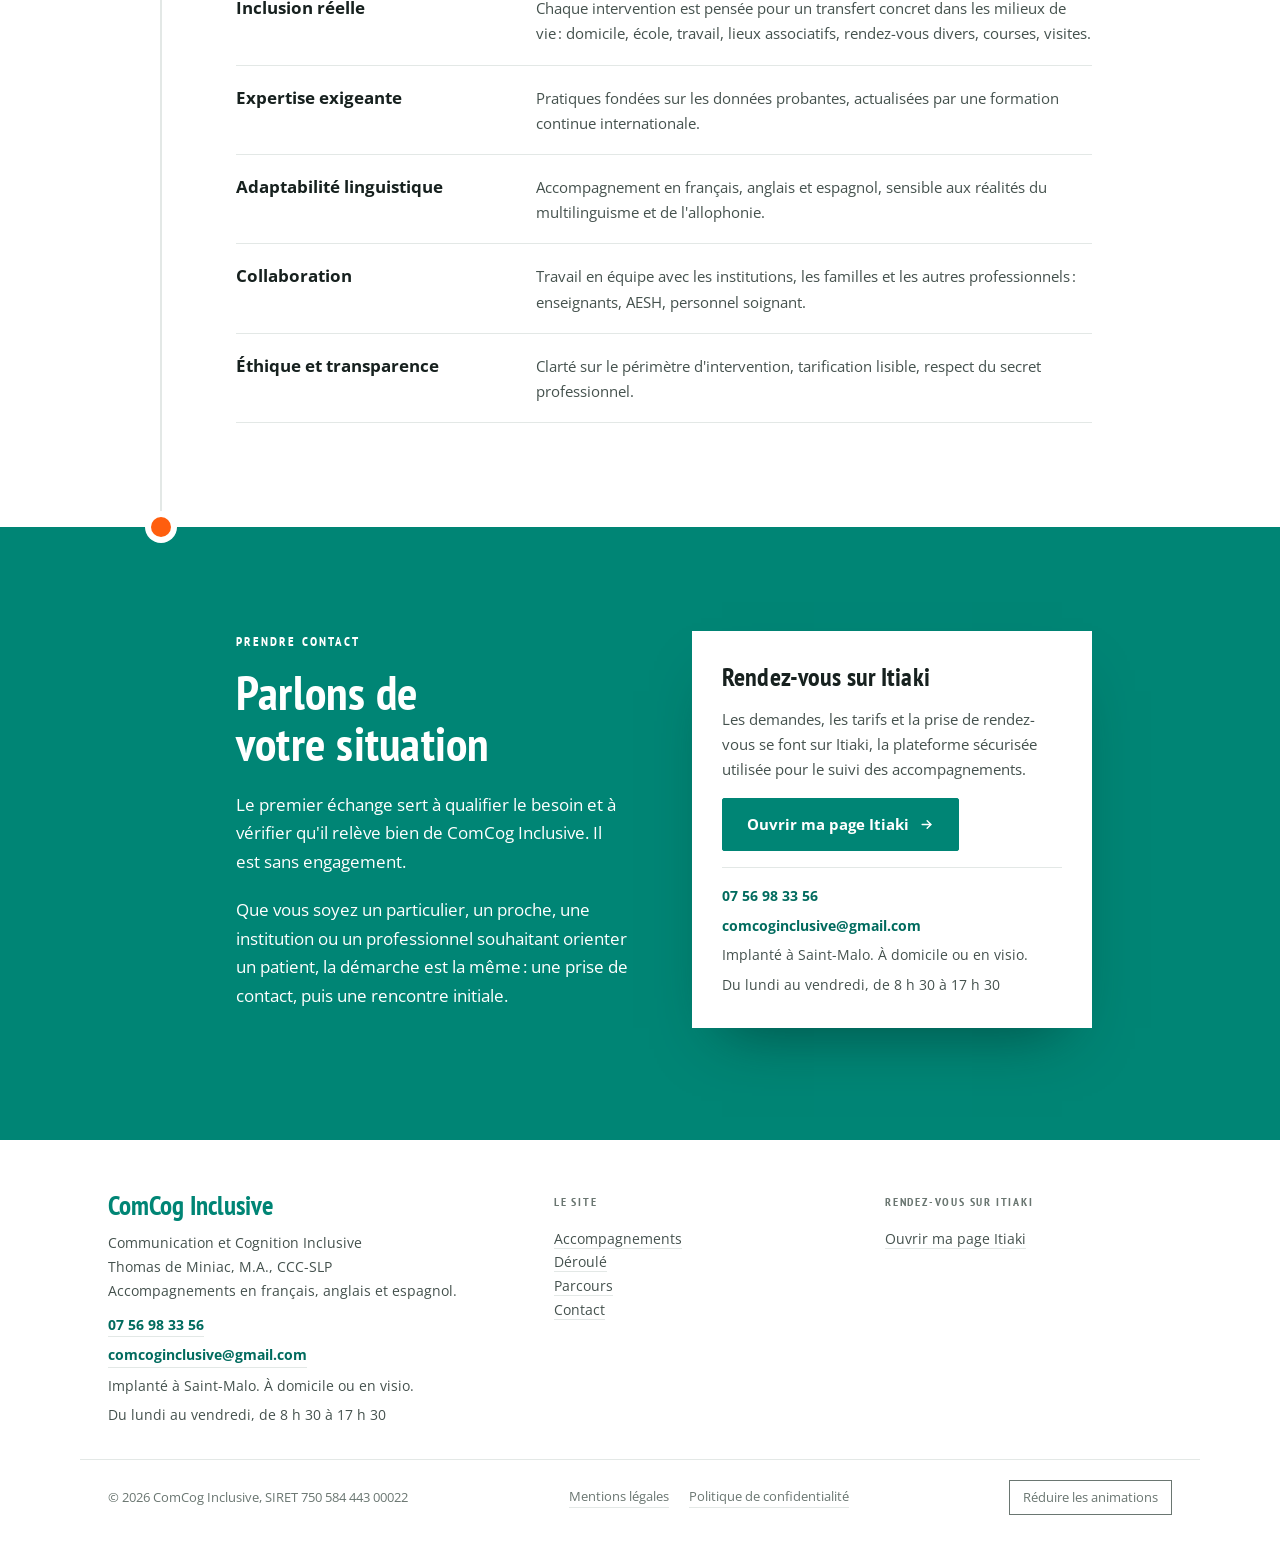
==== commit 4f61855e: "Add files via upload" ====
--- a/index.html
+++ b/index.html
@@ -11,6 +11,12 @@
 <meta property="og:site_name" content="ComCog Inclusive">
 <meta property="og:title" content="ComCog Inclusive, communication et cognition à Saint-Malo">
 <meta property="og:description" content="Implanté à Saint-Malo, Thomas de Miniac accompagne à domicile ou en visio les personnes ayant des difficultés de communication ou de cognition, leurs proches et les professionnels qui les entourent. En français, anglais et espagnol.">
+<link rel="canonical" href="https://comcoginclusive.com/">
+<meta property="og:url" content="https://comcoginclusive.com/">
+<meta property="og:image" content="https://comcoginclusive.com/images/partage.png">
+<meta property="og:image:width" content="1200">
+<meta property="og:image:height" content="630">
+<meta name="twitter:card" content="summary_large_image">
 <link rel="icon" href="favicon.ico" sizes="32x32">
 <link rel="icon" href="favicon.svg" type="image/svg+xml">
 <link rel="apple-touch-icon" href="apple-touch-icon.png">
@@ -32,14 +38,14 @@
   
   <nav class="nav" aria-label="Navigation principale">
     <a class="brand" href="#top"><span class="brand__name">ComCog Inclusive</span><span class="brand__sub">Communication &amp; Cognition</span></a>
-    <div class="nav__links"><a href="#accompagnements"><span class="l-fr" lang="fr">Accompagnements</span><span class="l-en" lang="en">Services</span><span class="l-es" lang="es">Acompañamientos</span></a><a href="#deroule"><span class="l-fr" lang="fr">Déroulé</span><span class="l-en" lang="en">Pathway</span><span class="l-es" lang="es">Recorrido</span></a><a href="#parcours"><span class="l-fr" lang="fr">Parcours</span><span class="l-en" lang="en">Background</span><span class="l-es" lang="es">Trayectoria</span></a><a href="#perimetre"><span class="l-fr" lang="fr">Périmètre</span><span class="l-en" lang="en">Scope</span><span class="l-es" lang="es">Alcance</span></a></div>
+    <div class="nav__links"><a href="#accompagnements"><span class="l-fr" lang="fr">Accompagnements</span><span class="l-en" lang="en">Services</span><span class="l-es" lang="es">Acompañamientos</span></a><a href="#deroule"><span class="l-fr" lang="fr">Déroulé</span><span class="l-en" lang="en">Pathway</span><span class="l-es" lang="es">Recorrido</span></a><a href="#parcours"><span class="l-fr" lang="fr">Parcours</span><span class="l-en" lang="en">Background</span><span class="l-es" lang="es">Trayectoria</span></a></div>
     <a class="btn btn--teal btn--sm" href="https://rdv.itiaki.com/comcog-inclusive" target="_blank" rel="noopener"><span class="l-fr" lang="fr">Prendre rendez-vous</span><span class="l-en" lang="en">Book an appointment</span><span class="l-es" lang="es">Pedir cita</span><span class="l-fr sr-only" lang="fr"> (ouvre une nouvelle fenêtre)</span><span class="l-en sr-only" lang="en"> (opens in a new window)</span><span class="l-es sr-only" lang="es"> (se abre en una ventana nueva)</span></a>
     <div class="lang" role="group" aria-label="Langue / Language / Idioma"><button type="button" data-lang="fr" lang="fr" aria-pressed="true"><svg class="flag" viewBox="0 0 3 2" aria-hidden="true" focusable="false"><path fill="#0055A4" d="M0 0h1v2H0z"/><path fill="#fff" d="M1 0h1v2H1z"/><path fill="#EF4135" d="M2 0h1v2H2z"/></svg><span class="lang__code">FR</span><span class="sr-only"> Français</span></button><button type="button" data-lang="en" lang="en" aria-pressed="false"><svg class="flag" viewBox="0 0 60 40" aria-hidden="true" focusable="false"><clipPath id="uk-t"><path d="M30,20h30v20zv20h-30zh-30v-20zv-20h30z"/></clipPath><path fill="#012169" d="M0,0v40h60v-40z"/><path stroke="#fff" stroke-width="8" d="M0,0L60,40M60,0L0,40"/><path stroke="#C8102E" stroke-width="5" clip-path="url(#uk-t)" d="M0,0L60,40M60,0L0,40"/><path stroke="#fff" stroke-width="13" d="M30,0v40M0,20h60"/><path stroke="#C8102E" stroke-width="8" d="M30,0v40M0,20h60"/></svg><span class="lang__code">EN</span><span class="sr-only"> English</span></button><button type="button" data-lang="es" lang="es" aria-pressed="false"><svg class="flag" viewBox="0 0 3 2" aria-hidden="true" focusable="false"><path fill="#AA151B" d="M0 0h3v2H0z"/><path fill="#F1BF00" d="M0 .5h3v1H0z"/></svg><span class="lang__code">ES</span><span class="sr-only"> Español</span></button></div>
   </nav>
 </header>
 <main id="top">
 <section class="hero"><div class="shell">
-  <p class="l-fr hero__kicker" lang="fr">ComCog Inclusive, Thomas de Miniac, orthophoniste</p><p class="l-en hero__kicker" lang="en">ComCog Inclusive, Thomas de Miniac, speech-language pathologist</p><p class="l-es hero__kicker" lang="es">ComCog Inclusive, Thomas de Miniac, terapista del habla y del lenguaje</p>
+  <p class="l-fr hero__kicker" lang="fr">ComCog Inclusive, Thomas de Miniac</p><p class="l-en hero__kicker" lang="en">ComCog Inclusive, Thomas de Miniac, speech-language pathologist</p><p class="l-es hero__kicker" lang="es">ComCog Inclusive, Thomas de Miniac, terapista del habla y del lenguaje</p>
   <h1><span class="wipe" data-wipe-delay="60"><span class="l-fr" lang="fr">Soyez inclus<span class="pt" aria-hidden="true"></span>es</span><span class="l-en" lang="en">Be included</span><span class="l-es" lang="es">Sea incluido<span class="pt" aria-hidden="true"></span>a</span></span></h1>
   <div class="hero__rule" aria-hidden="true"></div>
   <p class="hero__phrase"><span class="wipe" data-wipe-delay="500"><span class="l-fr" lang="fr">Pour continuer à </span><span class="l-en" lang="en">To keep on </span><span class="l-es" lang="es">Para seguir </span><span class="cycle" id="cycle">communiquer,</span> <span class="l-fr cycle-tail" lang="fr">chez soi et dans les lieux qui comptent.</span><span class="l-en cycle-tail" lang="en">at home and in the places that matter.</span><span class="l-es cycle-tail" lang="es">en casa y en los lugares que importan.</span></span></p>
@@ -51,23 +57,32 @@
 </div></section>
 <div class="track"><div class="spine" aria-hidden="true"><div class="spine__fill" id="spine"></div></div>
 <section class="sec s-constat"><div class="shell">
-  <div class="sec__head"><span class="node" aria-hidden="true"></span><p class="l-fr label" lang="fr">Le constat</p><p class="l-en label" lang="en">The observation</p><p class="l-es label" lang="es">La constatación</p></div>
+  <svg id="fils-noeud" class="fils-noeud" xmlns="http://www.w3.org/2000/svg" viewBox="0 0 1100 260" preserveAspectRatio="xMidYMid slice" role="img" aria-label="Six fils de couleur emmêlés en un nœud se desserrent et s'alignent en lignes parallèles, le fil orange en tête." focusable="false" fill="none" stroke-linecap="round" stroke-linejoin="round">
+<!-- Variante décorative, si le texte voisin dit déjà tout : remplacer role="img" aria-label="…" par aria-hidden="true" -->
+<path stroke="#FF5E0E" stroke-width="3.5" vector-effect="non-scaling-stroke" data-d0="M-20 226C8 226 76.9 204 120 196 163.1 188 206.4 180.7 250 176 293.6 171.3 373 168.6 400 166 427 163.4 455.7 164.6 480.5 153.7 505.4 142.8 527.7 119 547.9 101 568.2 83 600.5 53.7 605 43.2 609.4 32.7 595.2 19.1 584.2 16 573.2 12.9 546 14.6 532.4 22.8 518.8 31 509.2 47.1 506.4 62.8 503.6 78.4 508.7 95.8 516.8 109.5 524.9 123.2 538.2 135.4 553.1 141.8 568 148.2 594.3 151 615.3 152 636.3 153 685.2 147.4 720 150 754.8 152.6 796.8 163.9 830 168 863.2 172.1 896.7 179 930 176 963.3 173 1000.2 153.5 1030 150 1059.8 146.5 1102 154 1120 154" data-d1="M-12.3 124.8C15.3 124.8 83.1 114.9 125.8 111.3 168.5 107.7 211.3 104.4 254.1 102.3 296.9 100.2 375.5 99 402 97.8 428.5 96.6 459.3 93.2 481.5 92.3 503.6 91.4 548 91.9 548 91.9 548 91.9 548 91.9 548 91.9 548 91.9 548 91.9 548 91.9 548 91.9 548 91.9 548 91.9 548 91.9 548 91.9 548 91.9 548 91.9 548 91.9 548 91.9 548 91.9 548 91.9 548 91.9 548 91.9 592.3 91.7 614.4 91.5 636.6 91.3 683.3 89.4 717.7 90.6 752.1 91.8 793.4 96.8 826.2 98.7 859.1 100.6 892 103.6 924.9 102.3 957.7 101 994 92.2 1023.5 90.6 1053.1 89 1094.5 92.4 1112.3 92.4" d="M-6 42C21.3 42 88.3 42 130.6 42 172.8 42 215.1 42 257.4 42 299.6 42 377.5 42 403.7 42 429.9 42 476.7 42 482.2 42 487.7 42 493.2 42 498.7 42 504.1 42 509.6 42 515.1 42 520.6 42 526.1 42 531.5 42 537 42 542.5 42 548 42 553.5 42 558.9 42 564.4 42 569.9 42 575.4 42 580.9 42 586.3 42 591.8 42 597.3 42 602.8 42 608.2 42 613.7 42 619.2 42 681.8 42 715.8 42 749.9 42 790.6 42 823.1 42 855.6 42 888.2 42 920.7 42 953.2 42 988.9 42 1018.2 42 1047.5 42 1088.4 42 1106 42"/>
+<path stroke="#008575" stroke-width="2.5" vector-effect="non-scaling-stroke" data-d0="M-20 34C14 34 109.3 23.8 150 26 190.7 28.2 246.7 38.5 270 50 293.3 61.5 305.1 88.7 320 110 334.9 131.3 346.4 169.1 365 186 383.6 202.9 410.1 210.4 435 214 459.9 217.6 512.5 214.4 545 212 577.5 209.6 629.2 203.1 642 198.9 654.8 194.7 662.4 180.6 671.2 171 680.1 161.4 694.1 145.7 696 140.4 697.9 135.1 692.4 127.8 687 126 681.6 124.2 670.6 125.1 664.5 129.6 658.4 134.1 654.4 142.8 653.2 150.8 652.1 158.7 654.4 168.5 657.8 175.5 661.1 182.5 666.6 189 673.5 192.6 680.4 196.2 691.9 201.2 700.5 198 709.1 194.8 760.7 167 790 150 819.3 133 855.3 102.2 890 88 924.7 73.8 962.8 69.2 1000 64 1037.2 58.8 1096 56 1120 56" data-d1="M13 56C44.2 56 132.2 51.4 169.1 52.4 205.9 53.4 262 59 279.2 63.2 296.5 67.4 310.6 80 325.1 90.2 339.6 100.4 350.1 117.2 366.4 124.4 382.8 131.6 408.9 135.5 430.7 137 452.5 138.5 501.9 137.2 531.7 136.1 561.4 135 611.8 130.7 620.7 130.2 629.6 129.7 647.6 130 647.6 130 647.6 130 647.6 130 647.6 130 647.6 130 647.6 130 647.6 130 647.6 130 647.6 130 647.6 130 647.6 130 647.6 130 647.6 130 647.6 130 647.6 130 647.6 130 647.6 130 647.6 130 647.6 130 647.6 130 665.6 131.6 674.4 129.8 683.2 128 729.3 116 756.6 108.2 783.8 100.4 817 86.6 848.4 80.3 879.7 74 915.6 71.8 949.3 69.5 983.1 67.2 1037.5 65.9 1059.5 65.9" d="M40 74C68.9 74 150.6 74 184.6 74 218.7 74 272.6 74 286.8 74 300.9 74 316.5 74 329.3 74 342.1 74 354.8 74 367.6 74 380.4 74 407.3 74 427.1 74 447 74 493.2 74 520.7 74 548.3 74 601.2 74 603.3 74 605.4 74 607.4 74 609.5 74 611.6 74 613.7 74 615.7 74 617.8 74 619.9 74 621.9 74 624 74 626.1 74 628.2 74 630.2 74 632.3 74 634.4 74 636.5 74 638.5 74 640.6 74 642.7 74 644.8 74 646.8 74 648.9 74 651 74 653.1 74 655.1 74 703.8 74 729.2 74 754.6 74 785.9 74 814.3 74 842.7 74 876.7 74 907.9 74 939.1 74 989.6 74 1010 74"/>
+<path stroke="#5FBFAB" stroke-width="2.5" vector-effect="non-scaling-stroke" data-d0="M-20 122C6 122 67.5 84.5 110 76 152.5 67.5 206.3 63.3 240 70 273.7 76.7 303.3 114.7 330 120 356.7 125.3 393 108.2 410 104 427 99.8 443 92 460 88 477 84 521.3 72.6 545 72 568.7 71.4 591.8 79.1 615 84 638.2 88.9 667.9 99.3 695 104 722.1 108.7 766.6 115.3 800 116 833.4 116.7 866.6 106.7 900 108 933.4 109.3 966.5 119.7 1000 124 1033.5 128.3 1096 136 1120 136" data-d1="M211 113.2C231.2 113.2 278.6 96.4 312.1 92.5 345.7 88.6 388.9 87 413.3 89.8 437.7 92.6 462.6 109.9 483.3 112.3 504.1 114.7 532.5 107 545.6 105.1 558.6 103.2 571.4 99.7 584.5 97.9 597.5 96.1 632.4 91 650.6 90.7 668.9 90.4 687 93.9 705.1 96.1 723.2 98.3 746.5 103 767.3 105.1 788.2 107.2 823.1 110.2 849 110.5 875 110.8 900.9 106.3 926.8 106.9 952.8 107.5 978.7 112.2 1004.6 114.1 1030.6 116 1079.3 119.5 1098 119.5" d="M400 106C415.5 106 451.7 106 477.5 106 503.4 106 537.2 106 555.1 106 573 106 592.9 106 608.8 106 624.7 106 646.5 106 656.5 106 666.4 106 676.4 106 686.3 106 696.3 106 723.1 106 737 106 750.9 106 764.9 106 778.8 106 792.7 106 810.6 106 826.5 106 842.4 106 869.2 106 889.1 106 909 106 928.9 106 948.8 106 968.7 106 988.5 106 1008.4 106 1028.3 106 1065.7 106 1080 106"/>
+<path stroke="#006B5E" stroke-width="2.5" vector-effect="non-scaling-stroke" data-d0="M-20 200C14 200 92 235.4 150 242 208 248.6 303.2 241 330 240 356.8 239 392.3 238.7 410 232 427.7 225.3 440.2 208.8 452 194 463.8 179.2 473.9 155.7 485 138 496.1 120.3 506 101.5 520 86 534 70.5 554.8 53.1 570 44 585.2 34.9 602.4 27.6 620 26 637.6 24.4 673.6 27.5 700 32 726.4 36.5 790.7 48.6 820 60 849.3 71.4 873.9 95 900 110 926.1 125 951.2 143.3 980 152 1008.8 160.7 1092 176 1120 176" data-d1="M-0.2 165.9C31.9 165.9 106.5 181.9 160.3 184.8 214.1 187.7 305 184.4 330.2 183.9 355.4 183.4 391.6 182.8 405.7 180.3 419.9 177.8 433.9 170.1 445.4 163.2 456.9 156.3 465.9 146.1 476.5 138 487.2 129.9 497.6 120.9 509.6 114.6 521.5 108.3 541.4 100.1 556.8 95.7 572.1 91.3 588 88.3 604 87.6 619.9 86.9 654.4 88.3 679.5 90.3 704.6 92.3 767 98.1 792.8 102.9 818.6 107.7 843.3 118.5 868.3 125.4 893.3 132.3 918.1 140.6 943.8 144.3 969.5 148 1049.6 155.1 1076 155.1" d="M16 138C46.5 138 117.8 138 168.7 138 219.6 138 306.4 138 330.4 138 354.3 138 389.7 138 402.2 138 414.8 138 430.1 138 440 138 449.9 138 459.7 138 469.6 138 479.5 138 490.6 138 501.1 138 511.5 138 531 138 546 138 560.9 138 575.9 138 590.9 138 605.8 138 638.8 138 662.7 138 686.7 138 746.6 138 770.5 138 794.5 138 818.4 138 842.4 138 866.3 138 890.3 138 914.2 138 938.2 138 1014.8 138 1040 138"/>
+<path stroke="#CFC194" stroke-width="3" vector-effect="non-scaling-stroke" data-d0="M-20 150C14 150 112.7 141.9 150 144 187.3 146.1 241.5 160 260 166 278.5 172 293.6 186.8 310 196 326.4 205.2 342 216.5 360 222 378 227.5 413.1 233.3 440 236 466.9 238.7 520 241.3 560 242 600 242.7 653 242.2 680 240 707 237.8 734.3 234.5 760 226 785.7 217.5 821.3 200.6 850 184 878.7 167.4 912 135.4 940 122 968 108.6 1000.3 103.6 1030 98 1059.7 92.4 1102 88 1120 88" data-d1="M62.5 161C87.2 161 159 157.4 185.8 158.3 212.5 159.2 252.9 165.7 265.5 168.2 278.1 170.7 289.8 177.5 301.8 181.7 313.7 185.9 325.5 191 338 193.4 350.5 195.8 376.6 198.5 396 199.7 415.4 200.9 454 202.1 483 202.4 512 202.7 550.6 202.5 570 201.5 589.4 200.5 608.9 199.1 628 195.2 647.1 191.3 671.9 183.9 693.2 176.3 714.6 168.7 737.4 154.7 758.5 148.4 779.6 142.1 802.1 140.1 823.8 137.6 845.4 135.1 876 133.1 889 133.1" d="M130 170C147 170 196.7 170 215 170 233.3 170 261.7 170 270 170 278.3 170 286.7 170 295 170 303.3 170 311.7 170 320 170 328.3 170 346.7 170 360 170 373.3 170 400 170 420 170 440 170 466.7 170 480 170 493.3 170 506.7 170 520 170 533.3 170 550 170 565 170 580 170 595 170 610 170 625 170 640 170 655 170 670 170 691 170 700 170"/>
+<path stroke="#695D46" stroke-width="2.5" vector-effect="non-scaling-stroke" data-d0="M-20 66C8 66 80.7 102.6 120 112 159.3 121.4 208.3 130.4 240 128 271.7 125.6 305 99.3 330 96 355 92.7 381.6 96.6 405 106 428.4 115.4 447.8 137.4 470 152 492.2 166.6 518 186.5 545 198 572 209.5 604.3 217.7 635 222 665.7 226.3 708.3 224.5 745 226 781.7 227.5 839.8 232.9 880 232 920.2 231.1 960 224 1000 220 1040 216 1096 208 1120 208" data-d1="M26.2 140.8C52.7 140.8 120.9 157.2 158.5 161.5 196.1 165.8 243.2 169.7 271.9 168.7 300.6 167.7 333.3 155.8 356.9 154.3 380.6 152.8 406.6 154.8 427.8 158.8 449 162.8 468.6 173 489.2 179.5 509.9 186 536 195.3 560.1 200.2 584.2 205.1 616.7 209.1 645.2 211 673.7 212.9 714.5 212.1 749.1 212.8 783.8 213.5 838.9 215.9 876.7 215.5 914.5 215.1 952.3 211.9 990.1 210.1 1027.9 208.3 1080.8 204.7 1103.5 204.7" d="M64 202C89.2 202 154 202 190 202 226 202 271 202 298 202 325 202 356.5 202 379 202 401.5 202 427 202 446.5 202 466 202 485.5 202 505 202 524.5 202 550 202 572.5 202 595 202 626.5 202 653.5 202 680.5 202 719.5 202 752.5 202 785.5 202 838 202 874 202 910 202 946 202 982 202 1018 202 1068.4 202 1090 202"/>
+</svg>
+  <div class="sec__head"><span class="node" aria-hidden="true"></span><p class="l-fr label" lang="fr">Le constat</p><p class="l-en label" lang="en">Starting point</p><p class="l-es label" lang="es">La constatación</p></div>
   <h2 class="constat"><span class="wipe"><span class="l-fr" lang="fr">Les personnes ayant des difficultés de communication ou de cognition sont fréquemment exclues, ou s'excluent elles-mêmes, des activités qui comptent pour elles.</span><span class="l-en" lang="en">People with communication or cognitive difficulties are frequently excluded, or exclude themselves, from the activities that matter to them.</span><span class="l-es" lang="es">Las personas con dificultades de comunicación o cognición son frecuentemente excluidas, o se autoexcluyen, de las actividades que les importan.</span></span></h2>
-  <div class="stack body"><p class="l-fr" lang="fr">ComCog Inclusive est né de ce constat. Sortir du cadre conventionné de l'orthophonie permet d'intervenir là où la vie se passe : au domicile, dans les lieux fréquentés au quotidien, et au sein des établissements d'accueil.</p><p class="l-en" lang="en">ComCog Inclusive grew out of this observation. Stepping outside the publicly reimbursed speech-language pathology system makes it possible to work where life happens: at home, in everyday activity settings, and within care facilities.</p><p class="l-es" lang="es">ComCog Inclusive nació de esta constatación. Salir del sistema público de patología del habla y el lenguaje permite intervenir donde ocurre la vida: en el domicilio, en los lugares frecuentados a diario y dentro de los centros de acogida.</p><p class="l-fr" lang="fr">Le contexte d'accompagnement est ancré dans la fonctionnalité et le réalisme des activités proposées, par contraste avec un travail mené en cabinet. Chaque intervention est pensée pour un transfert concret dans les milieux de vie.</p><p class="l-en" lang="en">The support model is grounded in functionality and real-world relevance, in contrast to care delivered in a clinical office setting. Every intervention is designed for concrete transfer into daily environments.</p><p class="l-es" lang="es">El enfoque del acompañamiento está anclado en la funcionalidad y el realismo de las actividades propuestas, en contraste con las intervenciones realizadas en consultorio. Cada intervención está pensada para lograr una transferencia concreta a los entornos de vida.</p><div class="mission"><p class="l-fr" lang="fr">Développer, maintenir ou restaurer les compétences de communication, d'attention, de mémoire, d'orientation et de fonctions exécutives, y compris par la mise en place de systèmes de <strong>communication alternative et améliorée (CAA)</strong>, afin de permettre à chaque personne de s'inclure et d'être incluse dans les activités qui comptent pour elle et son entourage.</p><p class="l-en" lang="en">Develop, maintain, or restore communication, attention, memory, orientation, and executive-function skills, including through the implementation of <strong>augmentative and alternative communication (AAC)</strong> systems, so that every person can include themselves, and be included, in the activities that matter to them and to those around them.</p><p class="l-es" lang="es">Desarrollar, mantener o restaurar las competencias de comunicación, atención, memoria, orientación y funciones ejecutivas, incluyendo la implementación de sistemas de <strong>comunicación aumentativa y alternativa (CAA)</strong>, para permitir que cada persona pueda incluirse y ser incluida en las actividades que le importan a ella y a su entorno.</p></div></div>
+  <div class="stack body"><p class="l-fr" lang="fr">ComCog Inclusive est née de cette réalité et permet d'intervenir là où la vie se passe : au domicile, dans les lieux fréquentés au quotidien, et au sein des établissements d'accueil.</p><p class="l-en" lang="en">ComCog Inclusive grew out of this observation and makes it possible to work where life happens: at home, in everyday activity settings, and within care facilities.</p><p class="l-es" lang="es">ComCog Inclusive nació de esta constatación y permite intervenir donde ocurre la vida: en el domicilio, en los lugares frecuentados a diario y dentro de los centros de acogida.</p><p class="l-fr" lang="fr">Le contexte d'accompagnement est ancré dans la fonctionnalité et le réalisme des activités proposées, par contraste avec un travail mené en cabinet. Chaque intervention est pensée pour un transfert concret dans les milieux de vie.</p><p class="l-en" lang="en">The support model is grounded in functionality and real-world relevance, in contrast to care delivered in a clinical office setting. Every intervention is designed for concrete transfer into daily environments.</p><p class="l-es" lang="es">El enfoque del acompañamiento está anclado en la funcionalidad y el realismo de las actividades propuestas, en contraste con las intervenciones realizadas en consultorio. Cada intervención está pensada para lograr una transferencia concreta a los entornos de vida.</p><div class="mission"><p class="l-fr label" lang="fr">Le but</p><p class="l-en label" lang="en">Goal</p><p class="l-es label" lang="es">La meta</p><p class="l-fr" lang="fr">Développer, maintenir ou restaurer les compétences de communication, d'attention, de mémoire, d'orientation et de fonctions exécutives, y compris par la mise en place de systèmes de <strong>communication alternative et améliorée (CAA)</strong>, afin de permettre à chaque personne de s'inclure et d'être incluse dans les activités qui comptent pour elle et son entourage.</p><p class="l-en" lang="en">Develop, maintain, or restore communication, attention, memory, orientation, and executive-function skills, including through the implementation of <strong>augmentative and alternative communication (AAC)</strong> systems, so that every person can include themselves, and be included, in the activities that matter to them and to those around them.</p><p class="l-es" lang="es">Desarrollar, mantener o restaurar las competencias de comunicación, atención, memoria, orientación y funciones ejecutivas, incluyendo la implementación de sistemas de <strong>comunicación aumentativa y alternativa (CAA)</strong>, para permitir que cada persona pueda incluirse y ser incluida en las actividades que le importan a ella y a su entorno.</p></div></div>
 </div></section>
 <section class="sec s-accomp" id="accompagnements"><div class="shell">
   <div class="sec__head"><span class="node" aria-hidden="true"></span><p class="l-fr label" lang="fr">Accompagnements proposés</p><p class="l-en label" lang="en">Services offered</p><p class="l-es label" lang="es">Acompañamientos propuestos</p><h2 class="h-sec"><span class="wipe"><span class="l-fr" lang="fr">Guidés par la personne et pour elle</span><span class="l-en" lang="en">Guided by the person and for the person</span><span class="l-es" lang="es">Guiados por la persona y para ella</span></span></h2></div>
   <p class="l-fr lede" lang="fr">Mon rôle est d'identifier des points d'amélioration et de les travailler en suivant les préférences de la personne et de ses proches.</p><p class="l-en lede" lang="en">My role is to identify areas for improvement and to work on them according to the preferences of the person and their loved ones.</p><p class="l-es lede" lang="es">Mi rol es identificar puntos de mejora y trabajarlos siguiendo las preferencias de la persona y de sus seres queridos.</p>
   <div class="cols">
-    <article class="col"><h3><span class="l-fr" lang="fr">Enfants</span><span class="l-en" lang="en">Children</span><span class="l-es" lang="es">Niños</span></h3><p class="l-fr" lang="fr">En alignement avec les priorités familiales et les apprentissages de l'école.</p><p class="l-en" lang="en">Aligned with family priorities and school learning.</p><p class="l-es" lang="es">En alineación con las prioridades familiares y los aprendizajes escolares.</p><ul><li class="l-fr" lang="fr">Bain de langage et jeu structuré</li><li class="l-fr" lang="fr">Lecture partagée</li><li class="l-fr" lang="fr">Sorties éducatives, artistiques ou sportives</li><li class="l-fr" lang="fr">Accompagnement parental vers l'accroissement des habiletés de communication et de cognition</li><li class="l-en" lang="en">Language immersion and structured play</li><li class="l-en" lang="en">Shared reading</li><li class="l-en" lang="en">Educational, artistic or sports outings</li><li class="l-en" lang="en">Parent coaching to build communication and cognitive skills</li><li class="l-es" lang="es">Baño de lenguaje y juego estructurado</li><li class="l-es" lang="es">Lectura compartida</li><li class="l-es" lang="es">Salidas educativas, artísticas o deportivas</li><li class="l-es" lang="es">Acompañamiento parental para fortalecer las habilidades de comunicación y cognición</li></ul></article>
-    <article class="col"><h3><span class="l-fr" lang="fr">Adultes</span><span class="l-en" lang="en">Adults</span><span class="l-es" lang="es">Adultos</span></h3><p class="l-fr" lang="fr">En alignement avec les priorités de la personne et les échéances qui comptent pour elle.</p><p class="l-en" lang="en">Aligned with the person's priorities and the events that matter to them.</p><p class="l-es" lang="es">En alineación con las prioridades de la persona y los eventos que le importan.</p><ul><li class="l-fr" lang="fr">Jeu structuré et mise en situation</li><li class="l-fr" lang="fr">Entraînements en vue d'événements précis</li><li class="l-fr" lang="fr">Participation à un événement associatif</li><li class="l-fr" lang="fr">Préparation d'un entretien, d'une présentation professionnelle, de démarches administratives</li><li class="l-en" lang="en">Structured play, role-play and real-life simulations</li><li class="l-en" lang="en">Training geared toward specific events</li><li class="l-en" lang="en">Taking part in a community event</li><li class="l-en" lang="en">Preparing for an interview, a professional presentation or administrative procedures</li><li class="l-es" lang="es">Juego estructurado y simulaciones de situaciones reales</li><li class="l-es" lang="es">Entrenamientos orientados a eventos específicos</li><li class="l-es" lang="es">Participación en un evento comunitario</li><li class="l-es" lang="es">Preparación de una entrevista, una presentación profesional o trámites administrativos</li></ul></article>
-    <article class="col"><h3><span class="l-fr" lang="fr">Personnes âgées</span><span class="l-en" lang="en">Older adults</span><span class="l-es" lang="es">Personas mayores</span></h3><p class="l-fr" lang="fr">Au domicile et dans les lieux fréquentés par la personne.</p><p class="l-en" lang="en">At home and in the places the person frequents.</p><p class="l-es" lang="es">En el domicilio y en los lugares que frecuenta la persona.</p><ul><li class="l-fr" lang="fr">Orientation au domicile et à l'extérieur</li><li class="l-fr" lang="fr">Organisation des tâches de la vie quotidienne</li><li class="l-fr" lang="fr">Préparation aux moments de partage : réunion de famille, événement associatif</li><li class="l-en" lang="en">Orientation at home and in frequently visited places</li><li class="l-en" lang="en">Organization of daily living tasks</li><li class="l-en" lang="en">Preparation for shared moments: family gatherings, community events</li><li class="l-es" lang="es">Orientación en el domicilio y en los lugares frecuentados</li><li class="l-es" lang="es">Organización de las tareas de la vida diaria</li><li class="l-es" lang="es">Preparación para momentos de convivencia: reuniones familiares, eventos comunitarios</li></ul></article>
+    <article class="col"><h3><span class="l-fr" lang="fr">Enfants</span><span class="l-en" lang="en">Children</span><span class="l-es" lang="es">Niños</span></h3><p class="l-fr" lang="fr">En alignement avec les priorités familiales et les étapes du développement de l'enfant.</p><p class="l-en" lang="en">Aligned with family priorities and childhood developmental milestones.</p><p class="l-es" lang="es">En alineación con las prioridades familiares y las normas del desarrollo infantil.</p><ul><li class="l-fr" lang="fr">Bain de langage et jeu structuré</li><li class="l-fr" lang="fr">Lecture partagée</li><li class="l-fr" lang="fr">Sorties éducatives, artistiques ou sportives riches en dialogues</li><li class="l-fr" lang="fr">Accompagnement parental vers l'accroissement des habiletés de communication et de cognition</li><li class="l-fr" lang="fr">Accompagnement des interlocuteurs.trices</li><li class="l-en" lang="en">Language immersion and structured play</li><li class="l-en" lang="en">Shared reading</li><li class="l-en" lang="en">Language-rich educational, artistic or sports outings</li><li class="l-en" lang="en">Parent coaching to build communication and cognitive skills</li><li class="l-en" lang="en">Communication partner training</li><li class="l-es" lang="es">Baño de lenguaje y juego estructurado</li><li class="l-es" lang="es">Lectura compartida</li><li class="l-es" lang="es">Salidas educativas, artísticas o deportivas llenas de lenguaje</li><li class="l-es" lang="es">Acompañamiento parental para fortalecer las habilidades de comunicación y cognición</li><li class="l-es" lang="es">Entrenamiento del compañero de comunicación</li></ul></article>
+    <article class="col"><h3><span class="l-fr" lang="fr">Adultes</span><span class="l-en" lang="en">Adults</span><span class="l-es" lang="es">Adultos</span></h3><p class="l-fr" lang="fr">En alignement avec les priorités de la personne et les échéances qui comptent pour elle.</p><p class="l-en" lang="en">Aligned with the person's priorities and the events that matter to them.</p><p class="l-es" lang="es">En alineación con las prioridades de la persona y los eventos que le importan.</p><ul><li class="l-fr" lang="fr">Jeu structuré et mise en situation</li><li class="l-fr" lang="fr">Entraînements en vue d'événements précis (associatif, professionnel, administratif)</li><li class="l-fr" lang="fr">Introduction et acquisition d'outils et de stratégies de communication et/ou de cognition</li><li class="l-fr" lang="fr">Accompagnement des interlocuteurs.trices</li><li class="l-en" lang="en">Structured play, role-play and real-life simulations</li><li class="l-en" lang="en">Training geared toward specific events (professional, community, administrative)</li><li class="l-en" lang="en">Introduction and acquisition of compensatory strategies and tools to address communication and/or cognitive difficulties</li><li class="l-en" lang="en">Communication partner training</li><li class="l-es" lang="es">Juego estructurado y simulaciones de situaciones reales</li><li class="l-es" lang="es">Entrenamientos para eventos específicos (profesional, comunidad, administrativo)</li><li class="l-es" lang="es">Introducción y adquisición de estrategias y herramientas que mejoran la comunicación y la cognición</li><li class="l-es" lang="es">Entrenamiento del compañero de comunicación</li></ul></article>
+    <article class="col"><h3><span class="l-fr" lang="fr">Personnes âgées</span><span class="l-en" lang="en">Older adults</span><span class="l-es" lang="es">Personas mayores</span></h3><p class="l-fr" lang="fr">En alignement avec la personne, sa famille, ses aidants.</p><p class="l-en" lang="en">Aligned with the person, their loved ones, and their caregivers.</p><p class="l-es" lang="es">En alineación con la persona, su familia y sus ayudantes.</p><ul><li class="l-fr" lang="fr">Tâches de la vie quotidienne à domicile et dans les lieux fréquentés, routines</li><li class="l-fr" lang="fr">Orientation, organisation, préparation aux moments de partage (événements associatifs, familiaux)</li><li class="l-fr" lang="fr">Accompagnement des interlocuteurs.trices</li><li class="l-en" lang="en">At home and in frequently visited places</li><li class="l-en" lang="en">Orientation, organization, and recall in activities of daily living</li><li class="l-en" lang="en">Preparation for specific events (family, associations)</li><li class="l-en" lang="en">Communication partner training</li><li class="l-es" lang="es">En el hogar y los lugares frecuentados</li><li class="l-es" lang="es">Orientación, organización y memoria en las actividades cotidianas</li><li class="l-es" lang="es">Preparación para eventos específicos (familia, asociaciones)</li><li class="l-es" lang="es">Entrenamiento del compañero de comunicación</li></ul></article>
   </div>
 </div></section>
 <section class="sec s-lignes"><div class="shell">
   <div class="sec__head"><span class="node" aria-hidden="true"></span><p class="l-fr label" lang="fr">Trois lignes de services</p><p class="l-en label" lang="en">Three service lines</p><p class="l-es label" lang="es">Tres líneas de servicio</p><h2 class="h-sec"><span class="wipe"><span class="l-fr" lang="fr">Particuliers, institutions, formation</span><span class="l-en" lang="en">Individuals, institutions, training</span><span class="l-es" lang="es">Particulares, instituciones, formación</span></span></h2></div>
   <div class="lines">
-    <div class="line"><div class="line__k"><span class="l-fr" lang="fr">Particuliers</span><span class="l-en" lang="en">Individuals</span><span class="l-es" lang="es">Particulares</span></div><div><h3><span class="l-fr" lang="fr">Accompagnement individualisé à domicile</span><span class="l-en" lang="en">Individualized in-home support</span><span class="l-es" lang="es">Acompañamiento individualizado a domicilio</span></h3><p class="l-fr" lang="fr">Un suivi construit avec la personne et ses proches, dans son propre environnement et dans les lieux qu'elle fréquente.</p><p class="l-en" lang="en">Support built with the person and their loved ones, in their own environment and in the places they frequent.</p><p class="l-es" lang="es">Un seguimiento construido con la persona y sus seres queridos, en su propio entorno y en los lugares que frecuenta.</p></div></div>
+    <div class="line"><div class="line__k"><span class="l-fr" lang="fr">Particuliers</span><span class="l-en" lang="en">Individuals</span><span class="l-es" lang="es">Particulares</span></div><div><h3><span class="l-fr" lang="fr">Accompagnement individualisé</span><span class="l-en" lang="en">Individualized support</span><span class="l-es" lang="es">Acompañamiento individualizado</span></h3><p class="l-fr" lang="fr">Un suivi construit avec la personne et ses proches, dans son propre environnement et dans les lieux qu'elle fréquente.</p><p class="l-en" lang="en">Support built with the person and their loved ones, in their own environment and in the places they frequent.</p><p class="l-es" lang="es">Un seguimiento construido con la persona y sus seres queridos, en su propio entorno y en los lugares que frecuenta.</p></div></div>
     <div class="line"><div class="line__k"><span class="l-fr" lang="fr">Institutions</span><span class="l-en" lang="en">Institutions</span><span class="l-es" lang="es">Instituciones</span></div><div><h3><span class="l-fr" lang="fr">Interventions intégrées aux équipes</span><span class="l-en" lang="en">Interventions integrated within teams</span><span class="l-es" lang="es">Intervenciones integradas en los equipos</span></h3><p class="l-fr" lang="fr">Auprès d'IME, SESSAD, pôles d'appui à la scolarité, crèches, EHPAD, structures d'accueil de réfugiés et collectivités, en services directs comme en appui aux équipes pluridisciplinaires.</p><p class="l-en" lang="en">Within specialized day centers, early-intervention services, school-support hubs, childcare centers, long-term care facilities, refugee reception centers and local government bodies, in direct services as well as in support of multidisciplinary teams.</p><p class="l-es" lang="es">En centros especializados para la infancia, servicios de atención temprana, dispositivos de apoyo escolar, guarderías, residencias de larga estancia, centros de acogida para refugiados y organismos públicos locales, en servicios directos y en apoyo a los equipos multidisciplinarios.</p></div></div>
     <div class="line"><div class="line__k"><span class="l-fr" lang="fr">Formation</span><span class="l-en" lang="en">Training</span><span class="l-es" lang="es">Formación</span></div><div><h3><span class="l-fr" lang="fr">Multilingual SLP et anglais médical</span><span class="l-en" lang="en">Multilingual SLP and medical English</span><span class="l-es" lang="es">Multilingual SLP e inglés médico</span></h3><p class="l-fr" lang="fr">Formations spécialisées destinées aux centres de formation universitaire et aux établissements scolaires accompagnant des élèves allophones.</p><p class="l-en" lang="en">Specialized training for university training centers and schools supporting multilingual and language-minority students.</p><p class="l-es" lang="es">Formaciones especializadas dirigidas a centros de formación universitaria y establecimientos escolares que acompañan a estudiantes alófonos.</p></div></div>
   </div>
@@ -88,25 +103,18 @@
     <figure class="portrait"><div class="portrait__panel" aria-hidden="true"></div>
       <div class="portrait__frame"><img src="images/thomas.jpg" alt="Portrait de Thomas de Miniac" width="1000" height="1250" loading="lazy"></div>
     </figure>
-    <div class="stack body"><p class="l-fr" lang="fr">Je m'appelle Thomas de Miniac, je suis breton d'origine, et après une vingtaine d'années passées en Europe et en Amérique, j'ai choisi Saint-Malo pour implanter ComCog Inclusive. Je suis diplômé d'un master en speech-language pathology de l'University of Colorado (terme anglais signifiant orthophonie) et du certificat d'orthophonie multilingue de l'University of Columbia. Je pratique en français, anglais et espagnol.</p><p class="l-en" lang="en">My name is Thomas de Miniac. I am originally from Brittany, and after some twenty years spent in Europe and the Americas, I chose Saint-Malo as the place to establish ComCog Inclusive. I hold a master's degree in speech-language pathology from the University of Colorado and a certificate in multilingual speech-language pathology from the University of Columbia. I practice in French, English, and Spanish.</p><p class="l-es" lang="es">Me llamo Thomas de Miniac, soy de origen bretón y, luego de unos veinte años en Europa y en América, elegí Saint-Malo para establecer ComCog Inclusive. Tengo una maestría en speech-language pathology (término en inglés que designa la patología del habla y el lenguaje) de la University of Colorado y el certificado de patología del habla y el lenguaje multilingüe de la University of Columbia. Ejerzo en francés, inglés y español.</p><p class="l-fr" lang="fr">J'ai créé ComCog Inclusive, « Communication et Cognition Inclusive », fort de dix années d'expérience en tant qu'orthophoniste auprès de publics allant de la petite enfance à la fin de vie : enfants, adolescents, adultes et personnes âgées en situation de handicap ou de polyhandicap, ayant toutes pour point commun des difficultés de communication ou de cognition.</p><p class="l-en" lang="en">I founded ComCog Inclusive, “Inclusive Communication and Cognition”, after ten years of practice as a speech-language pathologist, working with people from early childhood to end of life: children, adolescents, adults and older people with disabilities or multiple disabilities, all of whom shared communication or cognitive difficulties in common.</p><p class="l-es" lang="es">Creé ComCog Inclusive, «Comunicación y Cognición Inclusiva», luego de diez años de experiencia como speech-language pathologist, atendiendo a personas desde la primera infancia hasta el final de la vida: niños, adolescentes, adultos y personas mayores en situación de discapacidad o discapacidad múltiple, todas ellas con dificultades de comunicación o cognición en común.</p><p class="l-fr" lang="fr">Au travers de ComCog Inclusive, je suis en mesure d'accompagner ces personnes en étant au plus proche de leurs besoins, avec l'individualisation et la flexibilité que permet le statut d'indépendant.</p><p class="l-en" lang="en">Through ComCog Inclusive, I am able to support these people by staying as close as possible to their needs, with the individualization and flexibility that working as an independent practitioner allows.</p><p class="l-es" lang="es">A través de ComCog Inclusive, puedo acompañar a estas personas estando lo más cerca posible de sus necesidades, con la individualización y la flexibilidad que permite el estatus de profesional independiente.</p><p class="l-fr" lang="fr">Mon intention est de créer des partenariats avec des particuliers et des institutions locales, mais aussi avec les orthophonistes conventionnées, souvent saturées. Celles-ci peuvent orienter vers ComCog Inclusive les patients en attente dont les besoins relèvent d'accompagnements non couverts par leur périmètre réglementaire.</p><p class="l-en" lang="en">My intention is to build partnerships with private individuals and local institutions, as well as with publicly reimbursed speech-language pathologists, who are often overbooked or who cannot support English speakers. They can refer waitlisted patients to ComCog Inclusive when those patients' needs fall outside their regulatory scope of practice.</p><p class="l-es" lang="es">Mi intención es crear alianzas con particulares e instituciones locales, así como con terapistas del habla y del lenguaje del sistema público, que suelen estar saturadas o que no pueden acompañar a los hispanohablantes. Ellas pueden derivar hacia ComCog Inclusive a los pacientes en lista de espera cuyas necesidades no estén cubiertas por su alcance regulatorio.</p><p class="l-fr" lang="fr">Certificate of Clinical Competence in Speech-Language Pathology, délivré par l'ASHA. Spécialité : communication alternative et améliorée.</p><p class="l-en" lang="en">Certificate of Clinical Competence in Speech-Language Pathology, issued by ASHA. Specialty: augmentative and alternative communication.</p><p class="l-es" lang="es">Certificate of Clinical Competence in Speech-Language Pathology, otorgado por la ASHA. Especialidad: comunicación aumentativa y alternativa.</p></div>
+    <div class="stack body"><p class="l-fr" lang="fr">Je m'appelle Thomas de Miniac, je suis breton d'origine, et après une vingtaine d'années passées en Europe et en Amérique, j'ai choisi Saint-Malo pour implanter ComCog Inclusive. Je suis diplômé d'un master en <em>speech-language pathology</em> de l'University of Colorado (terme anglais signifiant orthophonie) et du certificat d'orthophonie multilingue de Columbia University. Je pratique en français, anglais et espagnol.</p><p class="l-en" lang="en">My name is Thomas de Miniac. I am originally from Brittany, and after some twenty years spent in Europe and the Americas, I chose Saint-Malo as the place to establish ComCog Inclusive. I hold a master's degree in speech-language pathology from the University of Colorado and a certificate in multilingual speech-language pathology from Columbia University. I practice in French, English, and Spanish.</p><p class="l-es" lang="es">Me llamo Thomas de Miniac, soy de origen bretón y, luego de unos veinte años en Europa y en América, elegí Saint-Malo para establecer ComCog Inclusive. Tengo una maestría en speech-language pathology (término en inglés que designa la patología del habla y el lenguaje) de la University of Colorado y el certificado de patología del habla y el lenguaje multilingüe de Columbia University. Ejerzo en francés, inglés y español.</p><p class="l-fr" lang="fr">J'ai créé ComCog Inclusive, « Communication et Cognition Inclusive », fort de dix années d'expérience en tant qu'orthophoniste auprès de publics allant de la petite enfance à la fin de vie : enfants, adolescents, adultes et personnes âgées en situation de handicap ou de polyhandicap, ayant toutes pour point commun des difficultés de communication ou de cognition.</p><p class="l-en" lang="en">I founded ComCog Inclusive, “Inclusive Communication and Cognition”, after ten years of practice as a speech-language pathologist, working with people from early childhood to end of life: children, adolescents, adults and older people with disabilities or multiple disabilities, all of whom shared communication or cognitive difficulties in common.</p><p class="l-es" lang="es">Creé ComCog Inclusive, «Comunicación y Cognición Inclusiva», luego de diez años de experiencia como speech-language pathologist, atendiendo a personas desde la primera infancia hasta el final de la vida: niños, adolescentes, adultos y personas mayores en situación de discapacidad o discapacidad múltiple, todas ellas con dificultades de comunicación o cognición en común.</p><p class="l-fr" lang="fr">Au travers de ComCog Inclusive, je suis en mesure d'accompagner ces personnes en étant au plus proche de leurs besoins, avec l'individualisation et la flexibilité que permet le statut d'indépendant.</p><p class="l-en" lang="en">Through ComCog Inclusive, I am able to support these people by staying as close as possible to their needs, with the individualization and flexibility that working as an independent practitioner allows.</p><p class="l-es" lang="es">A través de ComCog Inclusive, puedo acompañar a estas personas estando lo más cerca posible de sus necesidades, con la individualización y la flexibilidad que permite el estatus de profesional independiente.</p><p class="l-fr" lang="fr">Mon intention est de créer des partenariats avec des particuliers et des institutions locales, mais aussi avec les orthophonistes conventionnées, souvent saturées. Celles-ci peuvent orienter vers ComCog Inclusive les patients en attente dont les besoins relèvent d'accompagnements non couverts par leur périmètre réglementaire.</p><p class="l-en" lang="en">My intention is to build partnerships with private individuals and local institutions, as well as with publicly reimbursed speech-language pathologists, who are often overbooked or who cannot support English speakers. They can refer waitlisted patients to ComCog Inclusive when those patients' needs fall outside their regulatory scope of practice.</p><p class="l-es" lang="es">Mi intención es crear alianzas con particulares e instituciones locales, así como con terapistas del habla y del lenguaje del sistema público, que suelen estar saturadas o que no pueden acompañar a los hispanohablantes. Ellas pueden derivar hacia ComCog Inclusive a los pacientes en lista de espera cuyas necesidades no estén cubiertas por su alcance regulatorio.</p></div>
   </div>
+  <h3 class="label values__label"><span class="l-fr" lang="fr">Diplômes et certifications</span><span class="l-en" lang="en">Credentials</span><span class="l-es" lang="es">Credenciales</span></h3>
+  <div class="values values--creds"><div class="value"><b><span class="l-fr" lang="fr">Master of Arts in Speech-Language Pathology</span><span class="l-en" lang="en">Master of Arts in Speech-Language Pathology</span><span class="l-es" lang="es">Master of Arts in Speech-Language Pathology</span></b><p class="l-fr" lang="fr">University of Colorado</p><p class="l-en" lang="en">University of Colorado</p><p class="l-es" lang="es">University of Colorado</p></div><div class="value"><b><span class="l-fr" lang="fr">Certificate of Clinical Competence</span><span class="l-en" lang="en">Certificate of Clinical Competence</span><span class="l-es" lang="es">Certificate of Clinical Competence</span></b><p class="l-fr" lang="fr">American Speech-Language-Hearing Association</p><p class="l-en" lang="en">American Speech-Language-Hearing Association</p><p class="l-es" lang="es">American Speech-Language-Hearing Association</p></div><div class="value"><b><span class="l-fr" lang="fr">Advanced Certificate in Multilingual Speech-Language Pathology</span><span class="l-en" lang="en">Advanced Certificate in Multilingual Speech-Language Pathology</span><span class="l-es" lang="es">Advanced Certificate in Multilingual Speech-Language Pathology</span></b><p class="l-fr" lang="fr">Columbia University</p><p class="l-en" lang="en">Columbia University</p><p class="l-es" lang="es">Columbia University</p></div><div class="value"><b><span class="l-fr" lang="fr">Certifié PROMPT</span><span class="l-en" lang="en">PROMPT certified</span><span class="l-es" lang="es">Certificado PROMPT</span></b><p class="l-fr" lang="fr"></p><p class="l-en" lang="en"></p><p class="l-es" lang="es"></p></div><div class="value"><b><span class="l-fr" lang="fr">Certifié LSVT LOUD</span><span class="l-en" lang="en">LSVT LOUD certified</span><span class="l-es" lang="es">Certificado LSVT LOUD</span></b><p class="l-fr" lang="fr"></p><p class="l-en" lang="en"></p><p class="l-es" lang="es"></p></div><div class="value"><b><span class="l-fr" lang="fr">Certifié Trauma-Informed Care for speech-language pathologists</span><span class="l-en" lang="en">Trauma-Informed Care for speech-language pathologists certified</span><span class="l-es" lang="es">Trauma-Informed Care for speech-language pathologists certified</span></b><p class="l-fr" lang="fr">Denver Health Hospital Authority. Formation professionnelle sur le soin orthophonique dans le cadre de traumatismes.</p><p class="l-en" lang="en">Denver Health Hospital Authority</p><p class="l-es" lang="es">Denver Health Hospital Authority. Cuidado en terapia del habla y lenguaje para las personas con traumatismo.</p></div><div class="value"><b><span class="l-fr" lang="fr">Certifié AAC for SLPs, alternative and augmentative communication for speech-language pathologists</span><span class="l-en" lang="en">AAC for SLPs, alternative and augmentative communication for speech-language pathologists certified</span><span class="l-es" lang="es">AAC for SLPs, alternative and augmentative communication for speech-language pathologists certified</span></b><p class="l-fr" lang="fr">Denver Public Schools. Formation professionnelle en CAA : communication alternative et améliorée.</p><p class="l-en" lang="en">Denver Public Schools</p><p class="l-es" lang="es">Denver Public Schools. CAA para terapistas del habla: comunicación aumentativa y alternativa.</p></div></div>
   <h3 class="label values__label"><span class="l-fr" lang="fr">Valeurs</span><span class="l-en" lang="en">Values</span><span class="l-es" lang="es">Valores</span></h3>
-  <div class="values"><div class="value"><b><span class="l-fr" lang="fr">Inclusion réelle</span><span class="l-en" lang="en">Real-world inclusion</span><span class="l-es" lang="es">Inclusión real</span></b><p class="l-fr" lang="fr">Chaque intervention est pensée pour un transfert concret dans les milieux de vie : domicile, école, travail, lieux associatifs.</p><p class="l-en" lang="en">Every intervention is designed for concrete transfer into daily environments: home, school, workplace, community settings.</p><p class="l-es" lang="es">Cada intervención está pensada para lograr una transferencia concreta a los entornos de vida: hogar, escuela, trabajo, espacios comunitarios.</p></div><div class="value"><b><span class="l-fr" lang="fr">Expertise exigeante</span><span class="l-en" lang="en">Rigorous expertise</span><span class="l-es" lang="es">Excelencia exigente</span></b><p class="l-fr" lang="fr">Pratiques fondées sur les données probantes, actualisées par une formation continue internationale.</p><p class="l-en" lang="en">Evidence-based practice, kept current through ongoing international professional development.</p><p class="l-es" lang="es">Prácticas basadas en evidencia, actualizadas mediante formación continua internacional.</p></div><div class="value"><b><span class="l-fr" lang="fr">Adaptabilité linguistique</span><span class="l-en" lang="en">Linguistic adaptability</span><span class="l-es" lang="es">Adaptabilidad lingüística</span></b><p class="l-fr" lang="fr">Accompagnement en français, anglais et espagnol, sensible aux réalités du multilinguisme et de l'allophonie.</p><p class="l-en" lang="en">Services delivered in French, English and Spanish, attentive to the realities of multilingualism and language-minority populations.</p><p class="l-es" lang="es">Atención en francés, inglés y español, sensible a las realidades del multilingüismo y la alofonía.</p></div><div class="value"><b><span class="l-fr" lang="fr">Collaboration</span><span class="l-en" lang="en">Collaboration</span><span class="l-es" lang="es">Colaboración</span></b><p class="l-fr" lang="fr">Travail en équipe avec les institutions, les familles et les autres professionnels : enseignants, AESH, personnel soignant.</p><p class="l-en" lang="en">Teamwork with institutions, families and other professionals: teachers, classroom aides, care staff.</p><p class="l-es" lang="es">Trabajo en equipo con instituciones, familias y otros profesionales: docentes, auxiliares escolares, personal de cuidado.</p></div><div class="value"><b><span class="l-fr" lang="fr">Éthique et transparence</span><span class="l-en" lang="en">Ethics and transparency</span><span class="l-es" lang="es">Ética y transparencia</span></b><p class="l-fr" lang="fr">Clarté sur le périmètre d'intervention, tarification lisible, respect du secret professionnel.</p><p class="l-en" lang="en">Clear scope of practice, transparent pricing, strict professional confidentiality.</p><p class="l-es" lang="es">Claridad sobre el alcance de la intervención, tarificación clara, estricta confidencialidad profesional.</p></div></div>
-</div></section>
-<section class="sec s-perimetre" id="perimetre"><div class="shell">
-  <div class="sec__head"><span class="node" aria-hidden="true"></span><p class="l-fr label" lang="fr">Périmètre d'intervention</p><p class="l-en label" lang="en">Scope of practice</p><p class="l-es label" lang="es">Alcance de la intervención</p><h2 class="h-sec"><span class="wipe"><span class="l-fr" lang="fr">Ce qui relève de ComCog Inclusive</span><span class="l-en" lang="en">What ComCog Inclusive covers</span><span class="l-es" lang="es">Lo que abarca ComCog Inclusive</span></span></h2></div>
-  <p class="l-fr lede" lang="fr">Une information destinée autant aux familles qu'aux orthophonistes souhaitant orienter un patient.</p><p class="l-en lede" lang="en">Information intended for families as well as for speech-language pathologists wishing to refer a patient.</p><p class="l-es lede" lang="es">Una información dirigida tanto a las familias como a los terapistas que deseen derivar a un paciente.</p>
-  <div class="scope">
-    <div class="scope__col"><div class="scope__head"><span class="l-fr" lang="fr">Ce que je propose</span><span class="l-en" lang="en">What I offer</span><span class="l-es" lang="es">Lo que ofrezco</span></div><ul><li class="l-fr" lang="fr">Difficultés conversationnelles et de participation sociale</li><li class="l-fr" lang="fr">Participation aux repas et aux moments partagés</li><li class="l-fr" lang="fr">Mise en place de systèmes de communication alternative et améliorée (CAA)</li><li class="l-fr" lang="fr">Attention, mémoire, orientation, fonctions exécutives</li><li class="l-fr" lang="fr">Appui et formation des équipes pluridisciplinaires</li><li class="l-en" lang="en">Conversational difficulties and social participation</li><li class="l-en" lang="en">Participation in mealtimes and shared moments</li><li class="l-en" lang="en">Implementation of augmentative and alternative communication (AAC) systems</li><li class="l-en" lang="en">Attention, memory, orientation, executive functions</li><li class="l-en" lang="en">Support and training for multidisciplinary teams</li><li class="l-es" lang="es">Dificultades conversacionales y de participación social</li><li class="l-es" lang="es">Participación en las comidas y en los momentos compartidos</li><li class="l-es" lang="es">Implementación de sistemas de comunicación aumentativa y alternativa (CAA)</li><li class="l-es" lang="es">Atención, memoria, orientación, funciones ejecutivas</li><li class="l-es" lang="es">Apoyo y formación de los equipos multidisciplinarios</li></ul></div>
-    <div class="scope__col scope__col--out"><div class="scope__head"><span class="l-fr" lang="fr">Ce qui n'est pas couvert</span><span class="l-en" lang="en">What is not covered</span><span class="l-es" lang="es">Lo que no está cubierto</span></div><p class="l-fr scope__note" lang="fr">ComCog Inclusive n'offre pas de suivi pour les <strong>troubles du langage écrit</strong> ni pour les <strong>troubles de la déglutition</strong>. Ces suivis relèvent de l'orthophonie conventionnée.</p><p class="l-en scope__note" lang="en">ComCog Inclusive does not provide services for <strong>literacy-based disorders</strong> or <strong>swallowing disorders</strong>. These fall under publicly reimbursed speech-language pathology.</p><p class="l-es scope__note" lang="es">ComCog Inclusive no ofrece seguimiento para los <strong>trastornos del lenguaje escrito</strong> ni de la <strong>deglución</strong>. Estos corresponden al sistema público.</p></div>
-  </div>
-  <div class="gloss"><div><b><span class="l-fr" lang="fr">CAA</span><span class="l-en" lang="en">AAC</span><span class="l-es" lang="es">CAA</span></b><p class="l-fr" lang="fr">Communication alternative et améliorée : pictogrammes, tableaux, supports numériques qui complètent ou remplacent la parole.</p><p class="l-en" lang="en">Augmentative and alternative communication: pictograms, boards and digital tools that complement or replace speech.</p><p class="l-es" lang="es">Comunicación aumentativa y alternativa: pictogramas, tableros y soportes digitales que complementan o reemplazan el habla.</p></div><div><b><span class="l-fr" lang="fr">IME, SESSAD</span><span class="l-en" lang="en">IME, SESSAD</span><span class="l-es" lang="es">IME, SESSAD</span></b><p class="l-fr" lang="fr">Institut médico-éducatif et service d'éducation spéciale et de soins à domicile, pour les enfants et adolescents en situation de handicap.</p><p class="l-en" lang="en">French specialized day centers and early-intervention services for children and adolescents with disabilities.</p><p class="l-es" lang="es">Centros especializados y servicios de atención temprana franceses para niños y adolescentes en situación de discapacidad.</p></div><div><b><span class="l-fr" lang="fr">AESH</span><span class="l-en" lang="en">AESH</span><span class="l-es" lang="es">AESH</span></b><p class="l-fr" lang="fr">Accompagnant d'élèves en situation de handicap, partenaire quotidien de l'inclusion scolaire.</p><p class="l-en" lang="en">Classroom aide for students with disabilities, a daily partner in inclusive education.</p><p class="l-es" lang="es">Auxiliar escolar para alumnos en situación de discapacidad, aliado cotidiano de la educación inclusiva.</p></div><div><b><span class="l-fr" lang="fr">CCC-SLP</span><span class="l-en" lang="en">CCC-SLP</span><span class="l-es" lang="es">CCC-SLP</span></b><p class="l-fr" lang="fr">Certification clinique américaine en orthophonie, délivrée par l'ASHA et adossée à une formation continue internationale.</p><p class="l-en" lang="en">American clinical certification in speech-language pathology, issued by ASHA and backed by ongoing international professional development.</p><p class="l-es" lang="es">Certificación clínica estadounidense en patología del habla y el lenguaje, otorgada por la ASHA y respaldada por una formación continua internacional.</p></div></div>
+  <div class="values"><div class="value"><b><span class="l-fr" lang="fr">Inclusion réelle</span><span class="l-en" lang="en">Real-world inclusion</span><span class="l-es" lang="es">Inclusión real</span></b><p class="l-fr" lang="fr">Chaque intervention est pensée pour un transfert concret dans les milieux de vie : domicile, école, travail, lieux associatifs, rendez-vous divers, courses, visites.</p><p class="l-en" lang="en">Every intervention is designed for concrete transfer into daily environments: home, school, workplace, community settings, appointments, shopping, visits.</p><p class="l-es" lang="es">Cada intervención está pensada para lograr una transferencia concreta a los entornos de vida: hogar, escuela, trabajo, espacios comunitarios, citas, compras, visitas.</p></div><div class="value"><b><span class="l-fr" lang="fr">Expertise exigeante</span><span class="l-en" lang="en">Rigorous expertise</span><span class="l-es" lang="es">Excelencia exigente</span></b><p class="l-fr" lang="fr">Pratiques fondées sur les données probantes, actualisées par une formation continue internationale.</p><p class="l-en" lang="en">Evidence-based practice, kept current through ongoing international professional development.</p><p class="l-es" lang="es">Prácticas basadas en evidencia, actualizadas mediante formación continua internacional.</p></div><div class="value"><b><span class="l-fr" lang="fr">Adaptabilité linguistique</span><span class="l-en" lang="en">Linguistic adaptability</span><span class="l-es" lang="es">Adaptabilidad lingüística</span></b><p class="l-fr" lang="fr">Accompagnement en français, anglais et espagnol, sensible aux réalités du multilinguisme et de l'allophonie.</p><p class="l-en" lang="en">Services delivered in French, English and Spanish, attentive to the realities of multilingualism and language-minority populations.</p><p class="l-es" lang="es">Atención en francés, inglés y español, sensible a las realidades del multilingüismo y la alofonía.</p></div><div class="value"><b><span class="l-fr" lang="fr">Collaboration</span><span class="l-en" lang="en">Collaboration</span><span class="l-es" lang="es">Colaboración</span></b><p class="l-fr" lang="fr">Travail en équipe avec les institutions, les familles et les autres professionnels : enseignants, AESH, personnel soignant.</p><p class="l-en" lang="en">Teamwork with institutions, families and other professionals: teachers, classroom aides, care staff.</p><p class="l-es" lang="es">Trabajo en equipo con instituciones, familias y otros profesionales: docentes, auxiliares escolares, personal de cuidado.</p></div><div class="value"><b><span class="l-fr" lang="fr">Éthique et transparence</span><span class="l-en" lang="en">Ethics and transparency</span><span class="l-es" lang="es">Ética y transparencia</span></b><p class="l-fr" lang="fr">Clarté sur le périmètre d'intervention, tarification lisible, respect du secret professionnel.</p><p class="l-en" lang="en">Clear scope of practice, transparent pricing, strict professional confidentiality.</p><p class="l-es" lang="es">Claridad sobre el alcance de la intervención, tarificación clara, estricta confidencialidad profesional.</p></div></div>
 </div></section>
 <span class="track__end" aria-hidden="true"></span>
 </div>
 <section class="s-contact" id="contact"><div class="shell"><div class="contact">
   <div><p class="l-fr label" lang="fr">Prendre contact</p><p class="l-en label" lang="en">Get in touch</p><p class="l-es label" lang="es">Ponerse en contacto</p><h2 class="h-sec"><span class="wipe"><span class="l-fr" lang="fr">Parlons de votre situation</span><span class="l-en" lang="en">Let's talk about your situation</span><span class="l-es" lang="es">Hablemos de su situación</span></span></h2>
-    <div class="stack body"><p class="l-fr" lang="fr">Le premier échange sert à qualifier le besoin et à vérifier qu'il relève bien de ComCog Inclusive. Il est sans engagement.</p><p class="l-en" lang="en">The first conversation is there to qualify the need and check that it falls within ComCog Inclusive's scope. It is without obligation.</p><p class="l-es" lang="es">El primer intercambio sirve para calificar la necesidad y verificar que corresponde al alcance de ComCog Inclusive. No implica compromiso.</p><p class="l-fr" lang="fr">Que vous soyez un particulier, un proche aidant, une institution ou un professionnel souhaitant orienter un patient, la démarche est la même : une prise de contact, puis une rencontre initiale.</p><p class="l-en" lang="en">Whether you are a private individual, a family caregiver, an institution or a professional wishing to refer a patient, the process is the same: a first contact, then an initial meeting.</p><p class="l-es" lang="es">Ya sea usted un particular, un cuidador familiar, una institución o un profesional que desea derivar a un paciente, el proceso es el mismo: un primer contacto y luego un encuentro inicial.</p></div></div>
+    <div class="stack body"><p class="l-fr" lang="fr">Le premier échange sert à qualifier le besoin et à vérifier qu'il relève bien de ComCog Inclusive. Il est sans engagement.</p><p class="l-en" lang="en">The first conversation is there to qualify the need and check that it falls within ComCog Inclusive's scope. It is without obligation.</p><p class="l-es" lang="es">El primer intercambio sirve para calificar la necesidad y verificar que corresponde al alcance de ComCog Inclusive. No implica compromiso.</p><p class="l-fr" lang="fr">Que vous soyez un particulier, un proche, une institution ou un professionnel souhaitant orienter un patient, la démarche est la même : une prise de contact, puis une rencontre initiale.</p><p class="l-en" lang="en">Whether you are a private individual, a family member, an institution or a professional wishing to refer a patient, the process is the same: a first contact, then an initial meeting.</p><p class="l-es" lang="es">Ya sea usted un particular, un familiar, una institución o un profesional que desea derivar a un paciente, el proceso es el mismo: un primer contacto y luego un encuentro inicial.</p></div></div>
   <aside class="booking"><h3><span class="l-fr" lang="fr">Rendez-vous sur Itiaki</span><span class="l-en" lang="en">Appointments on Itiaki</span><span class="l-es" lang="es">Citas en Itiaki</span></h3><p class="l-fr" lang="fr">Les demandes, les tarifs et la prise de rendez-vous se font sur Itiaki, la plateforme sécurisée utilisée pour le suivi des accompagnements.</p><p class="l-en" lang="en">Requests, rates and appointments are handled through Itiaki, the secure platform used to follow each support plan.</p><p class="l-es" lang="es">Las solicitudes, tarifas y citas se gestionan a través de Itiaki, la plataforma segura utilizada para el seguimiento de los acompañamientos.</p>
     <a class="btn btn--teal" href="https://rdv.itiaki.com/comcog-inclusive" target="_blank" rel="noopener"><span class="l-fr" lang="fr">Ouvrir ma page Itiaki</span><span class="l-en" lang="en">Open my Itiaki page</span><span class="l-es" lang="es">Abrir mi página Itiaki</span><span class="l-fr sr-only" lang="fr"> (ouvre une nouvelle fenêtre)</span><span class="l-en sr-only" lang="en"> (opens in a new window)</span><span class="l-es sr-only" lang="es"> (se abre en una ventana nueva)</span><svg viewBox="0 0 24 24" aria-hidden="true"><path d="M5 12h14"/><path d="M13 6l6 6-6 6"/></svg></a>
     <div class="contactlist"><a href="tel:+33756983356">07 56 98 33 56</a><a href="mailto:comcoginclusive@gmail.com">comcoginclusive@gmail.com</a><span class="l-fr" lang="fr">Implanté à Saint-Malo. À domicile ou en visio.</span><span class="l-en" lang="en">Based in Saint-Malo, France. At home or by video call.</span><span class="l-es" lang="es">Con sede en Saint-Malo, Francia. A domicilio o por videollamada.</span><span class="l-fr" lang="fr">Du lundi au vendredi, de 8 h 30 à 17 h 30</span><span class="l-en" lang="en">Monday to Friday, 8:30 am to 5:30 pm</span><span class="l-es" lang="es">De lunes a viernes, de 8:30 a 17:30</span></div>
@@ -115,7 +123,7 @@
 </main>
 <footer class="foot"><div class="foot__inner">
   <div><div class="foot__brand">ComCog Inclusive</div><p class="l-fr" lang="fr">Communication et Cognition Inclusive<br>Thomas de Miniac, M.A., CCC-SLP<br>Accompagnements en français, anglais et espagnol.</p><p class="l-en" lang="en">Inclusive Communication and Cognition<br>Thomas de Miniac, M.A., CCC-SLP<br>Services in French, English and Spanish.</p><p class="l-es" lang="es">Comunicación y Cognición Inclusiva<br>Thomas de Miniac, M.A., CCC-SLP<br>Acompañamientos en francés, inglés y español.</p><div class="contactlist"><a href="tel:+33756983356">07 56 98 33 56</a><a href="mailto:comcoginclusive@gmail.com">comcoginclusive@gmail.com</a><span class="l-fr" lang="fr">Implanté à Saint-Malo. À domicile ou en visio.</span><span class="l-en" lang="en">Based in Saint-Malo, France. At home or by video call.</span><span class="l-es" lang="es">Con sede en Saint-Malo, Francia. A domicilio o por videollamada.</span><span class="l-fr" lang="fr">Du lundi au vendredi, de 8 h 30 à 17 h 30</span><span class="l-en" lang="en">Monday to Friday, 8:30 am to 5:30 pm</span><span class="l-es" lang="es">De lunes a viernes, de 8:30 a 17:30</span></div></div>
-  <div><h4><span class="l-fr" lang="fr">Le site</span><span class="l-en" lang="en">The site</span><span class="l-es" lang="es">El sitio</span></h4><ul><li><a href="#accompagnements"><span class="l-fr" lang="fr">Accompagnements</span><span class="l-en" lang="en">Services</span><span class="l-es" lang="es">Acompañamientos</span></a></li><li><a href="#deroule"><span class="l-fr" lang="fr">Déroulé</span><span class="l-en" lang="en">Pathway</span><span class="l-es" lang="es">Recorrido</span></a></li><li><a href="#parcours"><span class="l-fr" lang="fr">Parcours</span><span class="l-en" lang="en">Background</span><span class="l-es" lang="es">Trayectoria</span></a></li><li><a href="#perimetre"><span class="l-fr" lang="fr">Périmètre</span><span class="l-en" lang="en">Scope</span><span class="l-es" lang="es">Alcance</span></a></li><li><a href="#contact"><span class="l-fr" lang="fr">Contact</span><span class="l-en" lang="en">Contact</span><span class="l-es" lang="es">Contacto</span></a></li></ul></div>
+  <div><h4><span class="l-fr" lang="fr">Le site</span><span class="l-en" lang="en">The site</span><span class="l-es" lang="es">El sitio</span></h4><ul><li><a href="#accompagnements"><span class="l-fr" lang="fr">Accompagnements</span><span class="l-en" lang="en">Services</span><span class="l-es" lang="es">Acompañamientos</span></a></li><li><a href="#deroule"><span class="l-fr" lang="fr">Déroulé</span><span class="l-en" lang="en">Pathway</span><span class="l-es" lang="es">Recorrido</span></a></li><li><a href="#parcours"><span class="l-fr" lang="fr">Parcours</span><span class="l-en" lang="en">Background</span><span class="l-es" lang="es">Trayectoria</span></a></li><li><a href="#contact"><span class="l-fr" lang="fr">Contact</span><span class="l-en" lang="en">Contact</span><span class="l-es" lang="es">Contacto</span></a></li></ul></div>
   <div><h4><span class="l-fr" lang="fr">Rendez-vous sur Itiaki</span><span class="l-en" lang="en">Appointments on Itiaki</span><span class="l-es" lang="es">Citas en Itiaki</span></h4><ul><li><a href="https://rdv.itiaki.com/comcog-inclusive" target="_blank" rel="noopener"><span class="l-fr" lang="fr">Ouvrir ma page Itiaki</span><span class="l-en" lang="en">Open my Itiaki page</span><span class="l-es" lang="es">Abrir mi página Itiaki</span><span class="l-fr sr-only" lang="fr"> (ouvre une nouvelle fenêtre)</span><span class="l-en sr-only" lang="en"> (opens in a new window)</span><span class="l-es sr-only" lang="es"> (se abre en una ventana nueva)</span></a></li></ul></div>
 </div>
 <div class="foot__legal"><span>© 2026 ComCog Inclusive, SIRET 750 584 443 00022</span><span class="foot__links"><a href="mentions-legales.html"><span class="l-fr" lang="fr">Mentions légales</span><span class="l-en" lang="en">Legal notice</span><span class="l-es" lang="es">Aviso legal</span></a><a href="politique-confidentialite.html"><span class="l-fr" lang="fr">Politique de confidentialité</span><span class="l-en" lang="en">Privacy policy</span><span class="l-es" lang="es">Política de privacidad</span></a></span><button class="motion-toggle" type="button" id="motion-toggle">Réduire les animations</button></div>
--- a/css/styles.css
+++ b/css/styles.css
@@ -110,16 +110,15 @@
 .s-constat{padding-block:96px 104px}
 .constat{font-family:"PT Sans Narrow",sans-serif;font-size:clamp(28px,3.8vw,42px);line-height:1.18;color:var(--ink);max-width:22ch;margin-bottom:34px}
 .mission{border-left:3px solid var(--orange);padding-left:26px;max-width:58ch;margin-top:8px}
+.mission p.label{font-size:13px;line-height:1.4;color:var(--orange-ink);margin-bottom:12px}
 .mission p{font-size:18.5px;line-height:1.58;color:var(--ink)}
 .mission strong{color:var(--teal-deep)}
 
-/* ---------- accompagnements : trois colonnes sans boîte, en escalier ---------- */
+/* ---------- accompagnements : trois colonnes sans boîte, alignées (escalier retiré à la demande de Thomas, 21 septembre 2026) ---------- */
 .s-accomp{padding-block:40px 120px}
 .cols{display:grid;grid-template-columns:repeat(3,minmax(0,1fr));gap:0;margin-top:44px}
 .col{padding:8px 30px 0 0;display:flex;flex-direction:column;gap:14px}
 .col+.col{padding-left:30px;border-left:1px solid var(--rule)}
-.col:nth-child(2){padding-top:40px}
-.col:nth-child(3){padding-top:72px}
 .col h3{font-size:30px;color:var(--ink);position:relative;padding-bottom:12px}
 .col h3::after{content:"";position:absolute;left:0;bottom:0;width:36px;height:3px;background:var(--orange);transition:width .4s var(--ease-out)}
 .col:hover h3::after{width:100%}
@@ -165,21 +164,9 @@
 .value{display:grid;grid-template-columns:minmax(0,260px) minmax(0,1fr);gap:6px 40px;padding:18px 0;border-bottom:1px solid var(--rule);align-items:baseline}
 .value b{font-size:16.5px;color:var(--ink)}
 .value p{font-size:15px;color:var(--ink-soft)}
-
-/* ---------- périmètre ---------- */
-.s-perimetre{padding-block:40px 128px}
-.scope{display:grid;grid-template-columns:repeat(2,minmax(0,1fr));gap:48px;margin-top:40px}
-.scope__col{display:flex;flex-direction:column;gap:16px}
-.scope__head{font-family:"PT Sans Narrow",sans-serif;font-size:13px;font-weight:700;letter-spacing:.16em;text-transform:uppercase;padding-bottom:12px;border-bottom:2px solid var(--teal);color:var(--teal-deep)}
-.scope__col--out .scope__head{border-bottom-color:var(--rule-firm);color:var(--ink-mute)}
-.scope ul{margin:0;padding:0;list-style:none;display:flex;flex-direction:column;gap:11px}
-.scope li{font-size:15.5px;color:var(--ink-soft);padding-left:18px;position:relative}
-.scope li::before{content:"";position:absolute;left:0;top:.7em;width:6px;height:6px;border-radius:50%;background:var(--teal)}
-.scope__note{font-size:15px;color:var(--ink-soft);line-height:1.6}
-.gloss{display:grid;grid-template-columns:repeat(auto-fit,minmax(200px,1fr));gap:24px 36px;margin-top:56px;padding-top:30px;border-top:1px solid var(--rule)}
-.gloss div{display:flex;flex-direction:column;gap:4px}
-.gloss b{font-family:"PT Sans Narrow",sans-serif;font-size:17px;font-weight:700;color:var(--ink)}
-.gloss p{font-size:13.5px;color:var(--ink-mute);line-height:1.55}
+.values--creds .value{grid-template-columns:minmax(0,440px) minmax(0,1fr)}
+.values--creds+.values__label{margin-top:64px}
+
 .track__end{position:absolute;z-index:2;left:calc(50% - 480px - 9px);bottom:-10px;width:20px;height:20px;border-radius:50%;background:var(--orange);box-shadow:0 0 0 6px #fff}
 
 /* ---------- contact : bande teal ---------- */
@@ -234,11 +221,11 @@
   .col{padding-right:0}
   .col+.col{padding-left:0;border-left:0;border-top:1px solid var(--rule)}
   .col:nth-child(2),.col:nth-child(3){padding-top:24px}
-  .about,.contact,.scope{grid-template-columns:1fr;gap:40px}
+  .about,.contact{grid-template-columns:1fr;gap:40px}
   .portrait{max-width:320px;margin-bottom:22px}
   .portrait__panel{inset:22px -10px -22px 22px}
   .line{grid-template-columns:1fr;gap:4px}
-  .value{grid-template-columns:1fr;gap:3px}
+  .value,.values--creds .value{grid-template-columns:1fr;gap:3px}
   .step__row{grid-template-columns:44px 1fr;gap:6px 18px}
   .step__goal{grid-column:2}
   .nav__links{display:none}
@@ -250,7 +237,7 @@
   .nav>.btn{display:none}
   .hero{padding-block:56px 64px}
   .s-constat,.s-deroule,.s-parcours,.s-contact{padding-block:64px}
-  .s-accomp,.s-lignes,.s-perimetre{padding-block:24px 72px}
+  .s-accomp,.s-lignes{padding-block:24px 72px}
   .foot__inner{grid-template-columns:1fr}
   .foot__legal{flex-direction:column;align-items:flex-start}
 }
@@ -316,3 +303,14 @@
   .hero,.s-contact,.s-deroule{background:#fff !important;color:#000}
   .hero *,.s-contact *{color:#000 !important}
 }
+
+/* Le nœud qui se desserre : la place est réservée par l'aspect-ratio du viewBox (1100 x 260),
+   donc aucun saut de mise en page, avec ou sans script. */
+.fils-noeud { display: block; width: 100%; height: auto; aspect-ratio: 1100 / 260; overflow: hidden; margin: 0 0 24px; }
+/* Téléphone (point de rupture du site : 620 px) : cadre plus haut, recadré au centre sur le nœud
+   (preserveAspectRatio="xMidYMid slice" sur le SVG) ; les traits gardent leur épaisseur (non-scaling-stroke). */
+@media (max-width: 620px) { .fils-noeud { aspect-ratio: 340 / 240; margin-bottom: 20px; } }
+/* Aucune animation CSS : l'état démêlé est celui inscrit dans le balisage. Ces deux règles garantissent
+   qu'aucun style hérité du site ne fera bouger les fils en mouvement réduit ou en mode calme. */
+@media (prefers-reduced-motion: reduce) { .fils-noeud, .fils-noeud path { animation: none !important; transition: none !important; } }
+html[data-motion="calm"] .fils-noeud, html[data-motion="calm"] .fils-noeud path { animation: none !important; transition: none !important; }
